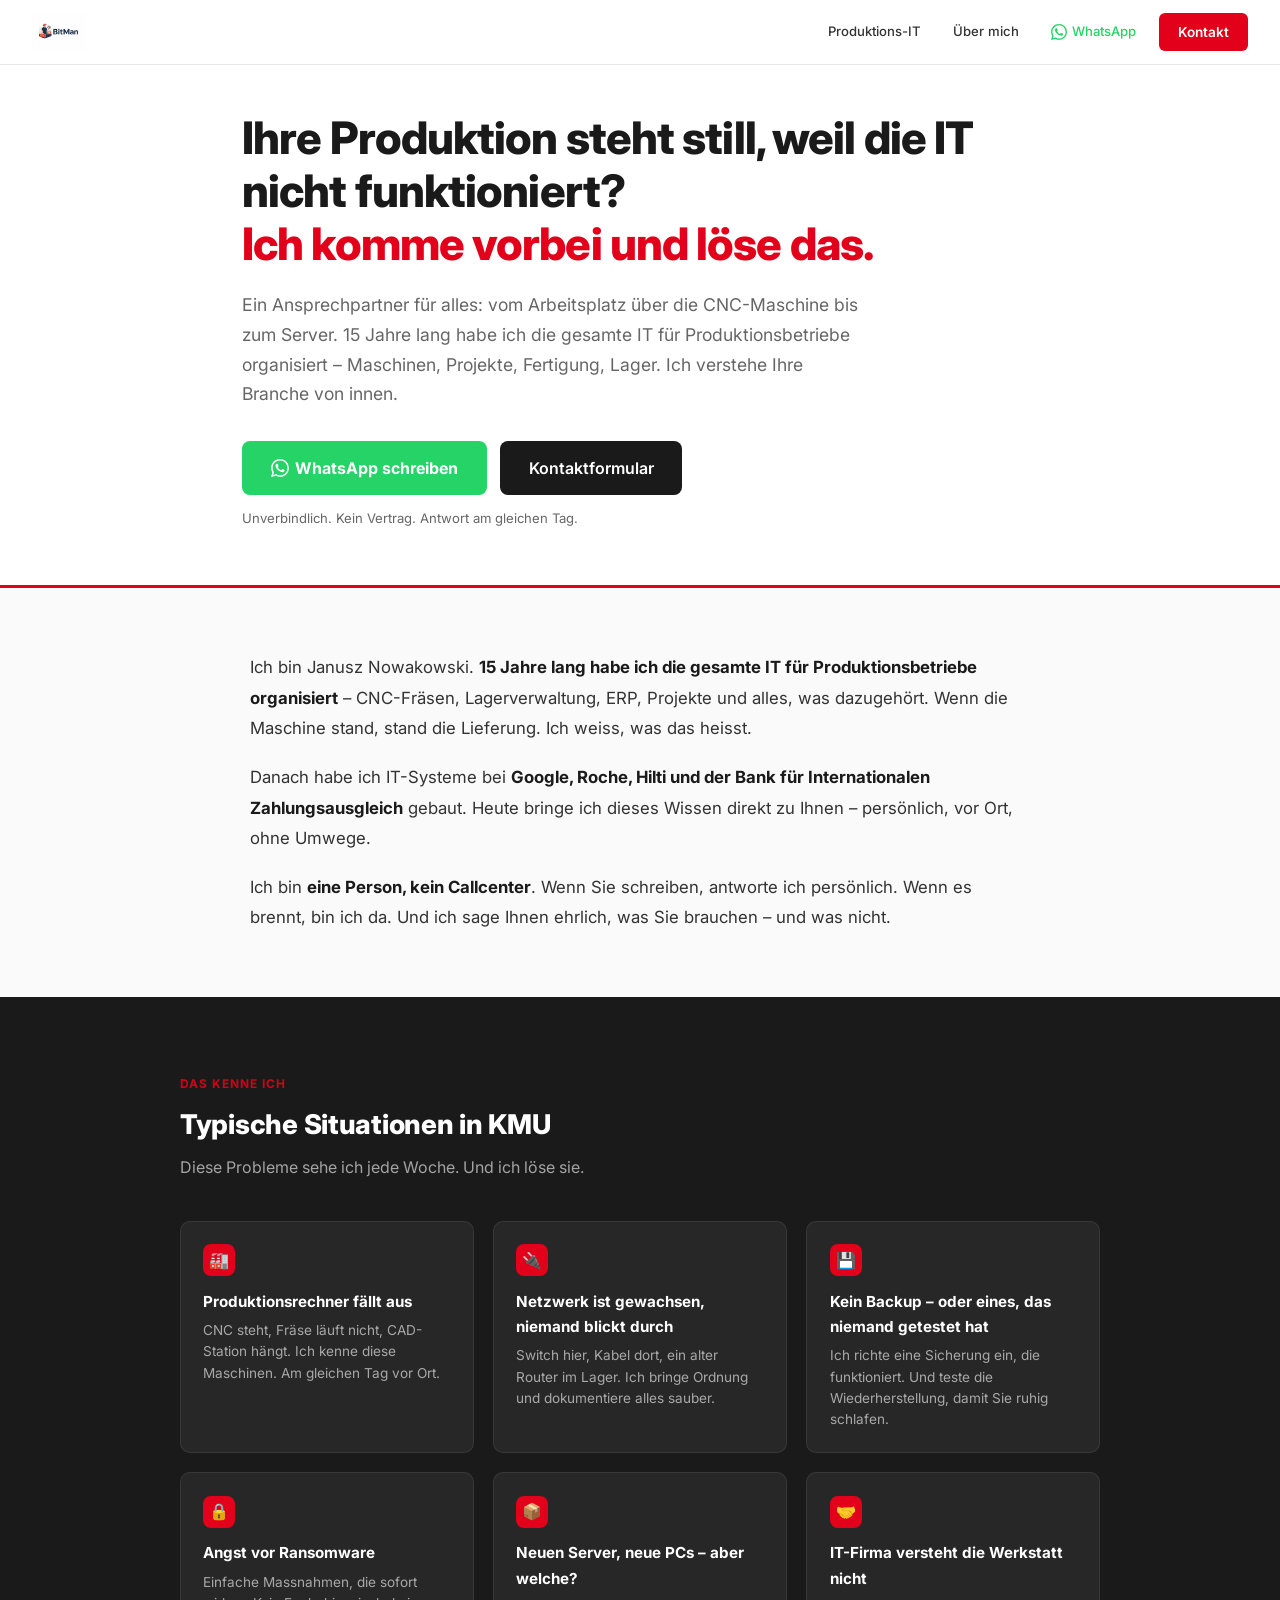
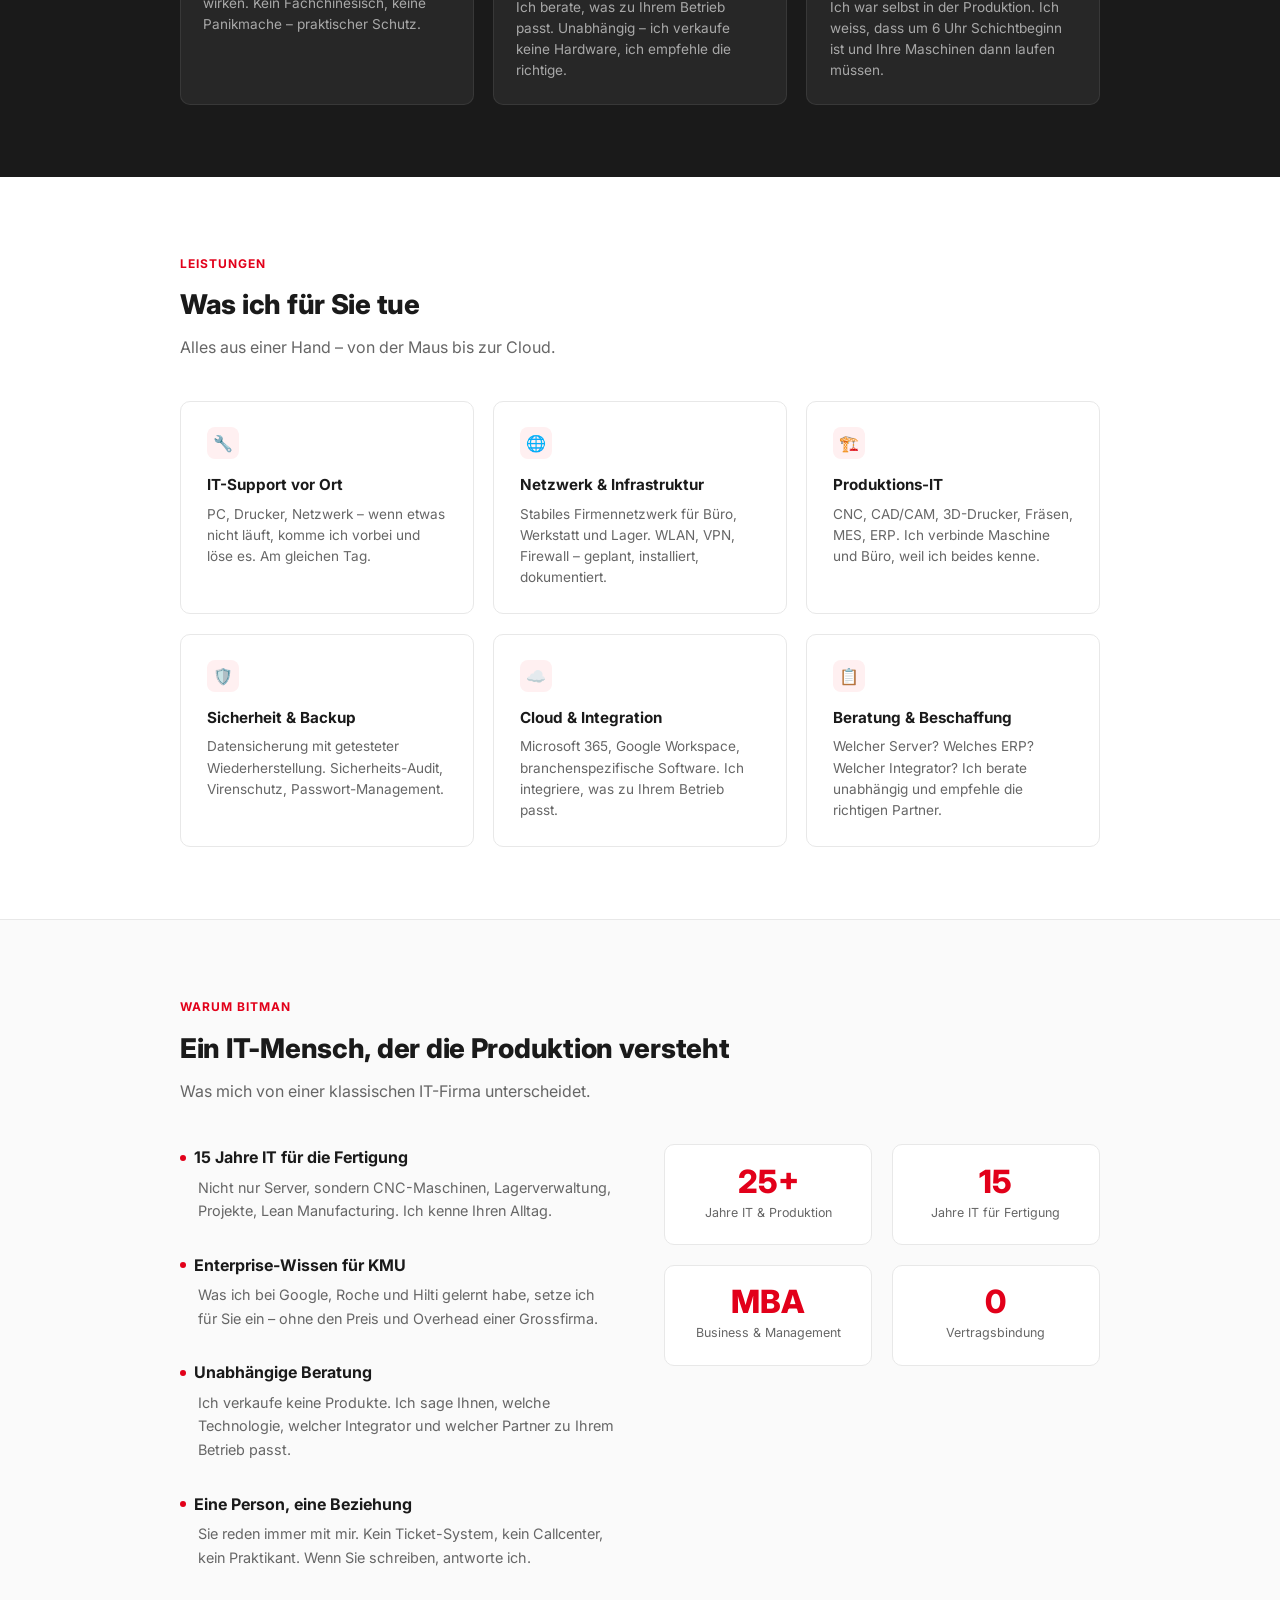
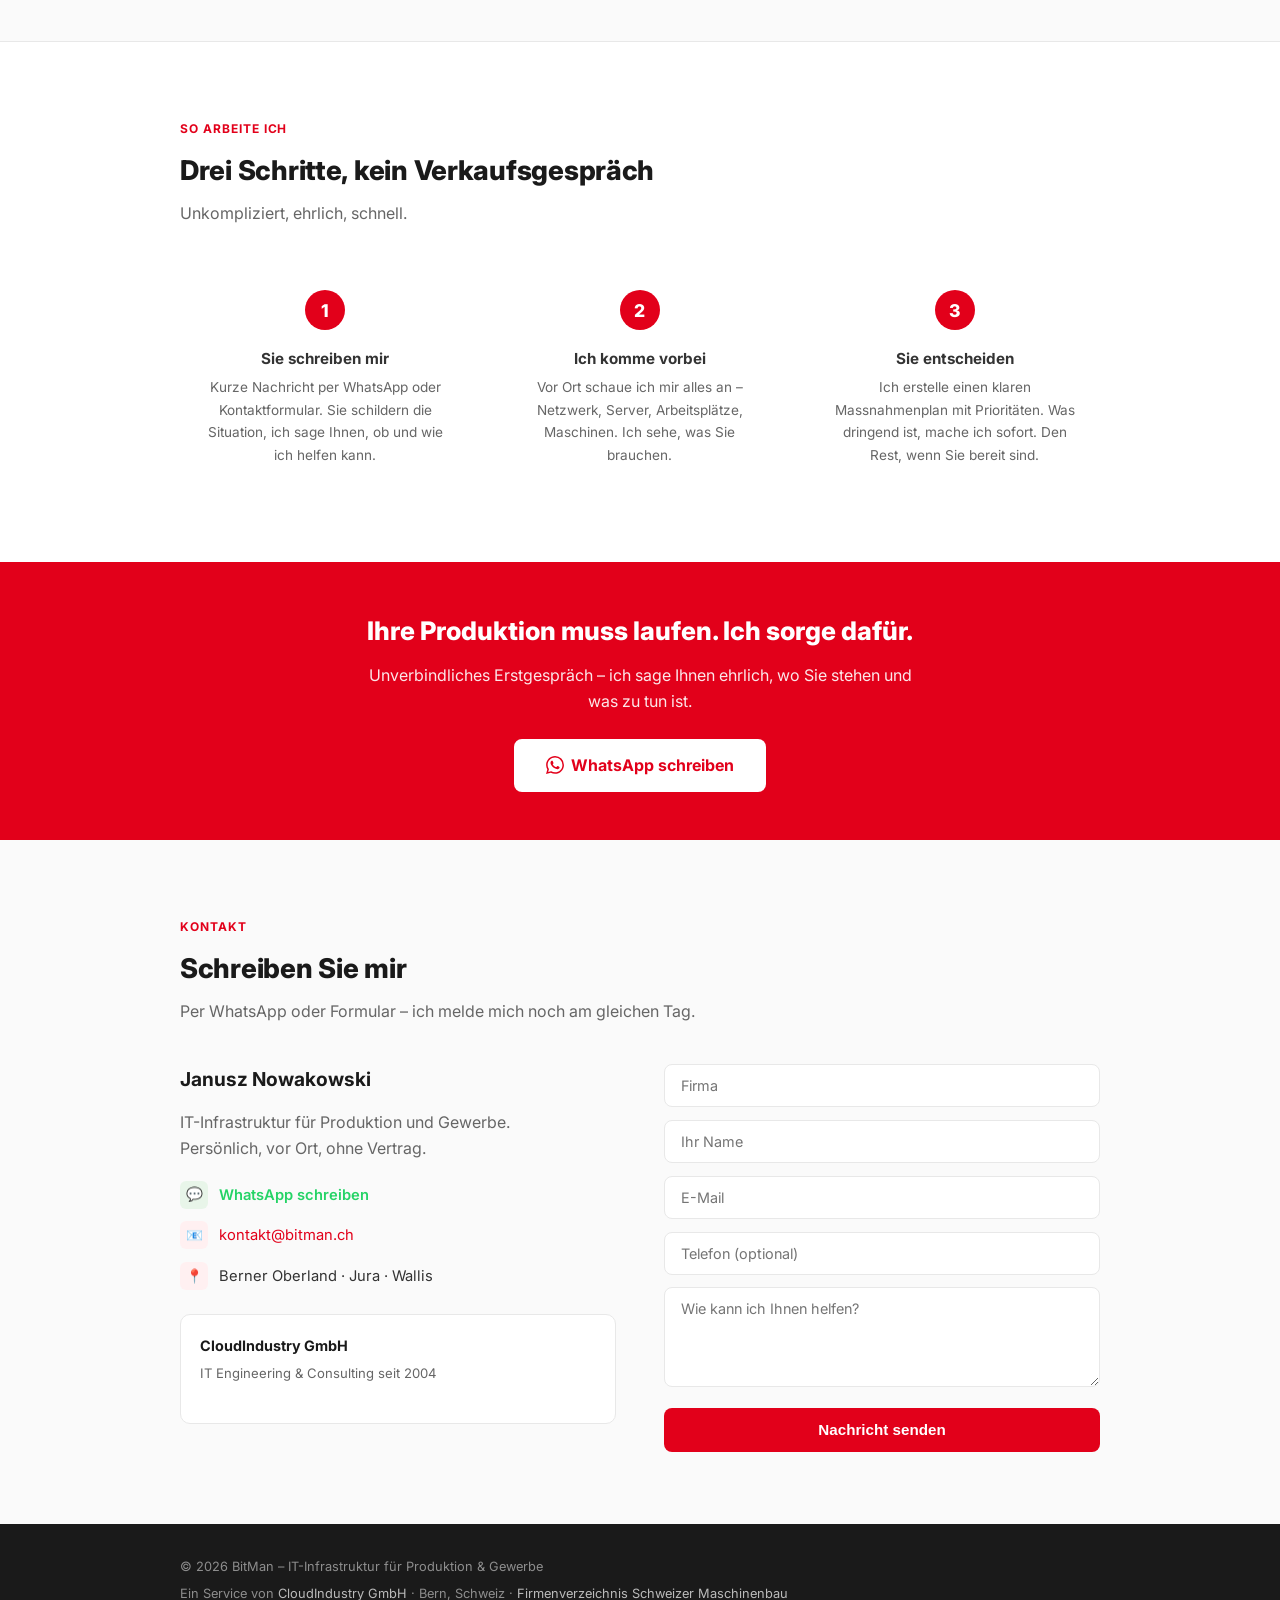
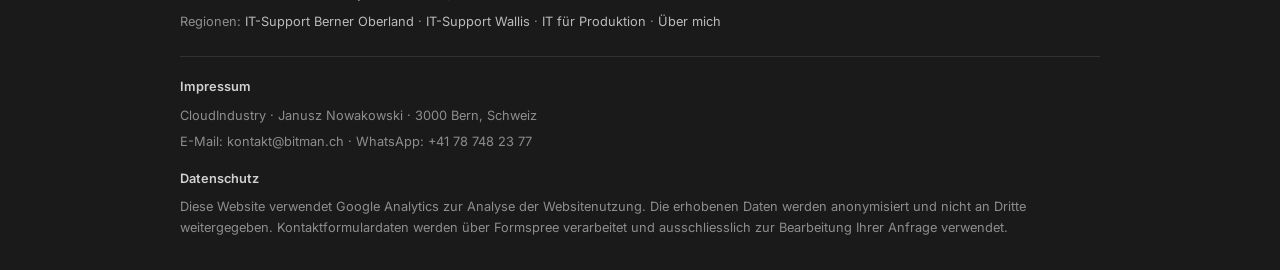
==== index.html @ 57026585 "Add Google Tag Manager (GTM-TLLQVV7Z) for cross-site analytics Co-Authored-By: Claude Opus 4.6 <nore" ====
<!DOCTYPE html>
<html lang="de">
<head>
    <!-- Google Tag Manager -->
    <script>(function(w,d,s,l,i){w[l]=w[l]||[];w[l].push({'gtm.start':
    new Date().getTime(),event:'gtm.js'});var f=d.getElementsByTagName(s)[0],
    j=d.createElement(s),dl=l!='dataLayer'?'&l='+l:'';j.async=true;j.src=
    'https://www.googletagmanager.com/gtm.js?id='+i+dl;f.parentNode.insertBefore(j,f);
    })(window,document,'script','dataLayer','GTM-TLLQVV7Z');</script>
    <!-- End Google Tag Manager -->
    <meta charset="UTF-8">
    <meta name="viewport" content="width=device-width, initial-scale=1.0">
    <title>BitMan – IT für Produktion &amp; Gewerbe | Berner Oberland, Jura, Wallis</title>
    <meta name="description" content="BitMan – IT-Infrastruktur für KMU in Produktion, Lager und Werkstatt. 25+ Jahre Erfahrung. Persönlich, vor Ort, ein Ansprechpartner. Berner Oberland, Jura, Wallis.">
    <meta name="keywords" content="IT Support Produktion, KMU IT Schweiz, IT Gewerbe Berner Oberland, IT Wallis, IT Jura, Werkstatt IT, CNC IT, Lean Manufacturing IT, IT Infrastruktur KMU">
    <link rel="canonical" href="https://bitman.ch/">
    <!-- Open Graph -->
    <meta property="og:title" content="BitMan – IT für Produktion &amp; Gewerbe">
    <meta property="og:description" content="Ein Ansprechpartner für alles: vom Arbeitsplatz über die CNC-Maschine bis zum Server. Persönlich, vor Ort, ohne Vertrag.">
    <meta property="og:url" content="https://bitman.ch/">
    <meta property="og:type" content="website">
    <meta property="og:locale" content="de_CH">
    <meta property="og:site_name" content="BitMan">
    <meta property="og:image" content="https://bitman.ch/img/logo.png">
    <!-- Twitter Card -->
    <meta name="twitter:card" content="summary">
    <meta name="twitter:title" content="BitMan – IT für Produktion &amp; Gewerbe">
    <meta name="twitter:description" content="Ein Ansprechpartner für alles: vom Arbeitsplatz über die CNC-Maschine bis zum Server. Persönlich, vor Ort, ohne Vertrag.">
    <!-- Google tag (gtag.js) -->
    <script async src="https://www.googletagmanager.com/gtag/js?id=G-5SFLV35LLW"></script>
    <script>
        window.dataLayer = window.dataLayer || [];
        function gtag(){dataLayer.push(arguments);}
        gtag('js', new Date());
        gtag('config', 'G-5SFLV35LLW');
    </script>
    <link rel="preconnect" href="https://fonts.googleapis.com">
    <link href="https://fonts.googleapis.com/css2?family=Inter:wght@400;500;600;700;800&display=swap" rel="stylesheet">
    <style>
        *, *::before, *::after { margin: 0; padding: 0; box-sizing: border-box; }

        :root {
            --red: #E2001A;
            --red-hover: #C4001A;
            --red-light: #FFF0F1;
            --dark: #1A1A1A;
            --text: #333333;
            --text-light: #666666;
            --bg: #FFFFFF;
            --bg-warm: #FAFAFA;
            --border: #E8E8E8;
        }

        body {
            font-family: 'Inter', -apple-system, BlinkMacSystemFont, sans-serif;
            color: var(--text);
            line-height: 1.65;
            -webkit-font-smoothing: antialiased;
            background: var(--bg);
        }

        /* NAV */
        nav {
            position: fixed; top: 0; width: 100%; z-index: 100;
            background: rgba(255,255,255,0.97); backdrop-filter: blur(12px);
            border-bottom: 1px solid var(--border);
            padding: 0.8rem 2rem;
            display: flex; justify-content: space-between; align-items: center;
        }
        .logo { display: flex; align-items: center; text-decoration: none; gap: 0.6rem; }
        .logo-img { height: 36px; width: auto; }
        .logo-text { font-weight: 800; font-size: 1.1rem; color: var(--dark); letter-spacing: -0.02em; }
        .nav-actions { display: flex; align-items: center; gap: 0.8rem; }
        .nav-link {
            display: flex; align-items: center; gap: 0.35rem;
            color: var(--text); text-decoration: none; font-size: 0.82rem;
            font-weight: 500; padding: 0.4rem 0.6rem; border-radius: 6px;
            transition: background 0.2s; cursor: pointer; border: none; background: none;
            font-family: inherit;
        }
        .nav-link:hover { background: var(--bg-warm); }
        .nav-link svg { width: 16px; height: 16px; }
        .nav-link.whatsapp { color: #25D366; }
        nav a.cta-nav {
            background: var(--red); color: white; padding: 0.5rem 1.2rem;
            border-radius: 6px; text-decoration: none; font-weight: 600; font-size: 0.85rem;
            transition: background 0.2s;
        }
        nav a.cta-nav:hover { background: var(--red-hover); }

        /* HERO */
        .hero {
            padding: 7rem 2rem 3.5rem;
            max-width: 860px; margin: 0 auto;
        }
        .hero-region {
            display: inline-flex; align-items: center; gap: 0.4rem;
            background: var(--red-light); color: var(--red);
            padding: 0.35rem 0.9rem; border-radius: 50px; font-size: 0.8rem;
            font-weight: 600; margin-bottom: 1.5rem;
        }
        .hero h1 {
            font-size: clamp(1.9rem, 4.5vw, 2.8rem);
            font-weight: 800; line-height: 1.18;
            color: var(--dark); margin-bottom: 1.2rem;
            letter-spacing: -0.02em;
        }
        .hero h1 em {
            font-style: normal; color: var(--red);
        }
        .hero-lead {
            font-size: 1.1rem; color: var(--text-light);
            max-width: 620px; margin-bottom: 2rem;
            line-height: 1.7;
        }
        .hero-ctas {
            display: flex; gap: 0.8rem; flex-wrap: wrap;
            margin-bottom: 0.8rem;
        }
        .btn-primary {
            display: inline-flex; align-items: center; gap: 0.4rem;
            background: var(--red); color: white;
            padding: 0.85rem 1.8rem; border-radius: 8px; text-decoration: none;
            font-weight: 700; font-size: 1rem; transition: all 0.2s;
        }
        .btn-primary:hover { background: var(--red-hover); }
        .btn-secondary {
            display: inline-flex; align-items: center; gap: 0.4rem;
            background: var(--dark); color: white;
            padding: 0.85rem 1.8rem; border-radius: 8px; text-decoration: none;
            font-weight: 600; font-size: 1rem; transition: all 0.2s;
        }
        .btn-secondary:hover { background: #333; }
        .hero-note {
            font-size: 0.82rem; color: var(--text-light);
        }

        /* RED DIVIDER */
        .red-line {
            height: 3px; background: var(--red); width: 100%;
        }

        /* INTRO SECTION */
        .intro {
            padding: 4rem 2rem;
            background: var(--bg-warm);
        }
        .intro-inner {
            max-width: 780px; margin: 0 auto;
        }
        .intro-inner p {
            font-size: 1.05rem; color: var(--text);
            line-height: 1.8; margin-bottom: 1.2rem;
        }
        .intro-inner p:last-child { margin-bottom: 0; }
        .intro-inner strong { color: var(--dark); }

        /* SECTIONS */
        section { padding: 4.5rem 2rem; }
        .container { max-width: 920px; margin: 0 auto; }
        .section-label {
            display: inline-block; font-size: 0.75rem; font-weight: 700;
            text-transform: uppercase; letter-spacing: 0.08em;
            color: var(--red); margin-bottom: 0.6rem;
        }
        .section-title {
            font-size: 1.7rem; font-weight: 800; color: var(--dark);
            margin-bottom: 0.4rem; letter-spacing: -0.01em;
        }
        .section-sub {
            color: var(--text-light); font-size: 1rem;
            margin-bottom: 2.5rem;
        }

        /* PROBLEM CARDS */
        .problems { background: var(--dark); color: white; }
        .problems .section-label { color: rgba(226,0,26,0.9); }
        .problems .section-title { color: white; }
        .problems .section-sub { color: rgba(255,255,255,0.6); }
        .problem-grid {
            display: grid; grid-template-columns: repeat(auto-fit, minmax(260px, 1fr));
            gap: 1.2rem;
        }
        .problem-card {
            background: rgba(255,255,255,0.06); border: 1px solid rgba(255,255,255,0.08);
            border-radius: 10px; padding: 1.4rem;
        }
        .problem-card h3 {
            font-size: 0.95rem; font-weight: 700; margin-bottom: 0.4rem;
        }
        .problem-card p {
            font-size: 0.85rem; color: rgba(255,255,255,0.6); line-height: 1.55;
        }
        .problem-card .card-icon {
            width: 32px; height: 32px; background: var(--red);
            border-radius: 8px; display: flex; align-items: center;
            justify-content: center; margin-bottom: 0.8rem;
            font-size: 1rem;
        }

        /* SERVICES */
        .services-grid {
            display: grid; grid-template-columns: repeat(auto-fit, minmax(260px, 1fr));
            gap: 1.2rem;
        }
        .service-card {
            border: 1px solid var(--border); border-radius: 10px;
            padding: 1.6rem; transition: border-color 0.2s;
        }
        .service-card:hover { border-color: var(--red); }
        .service-card h3 {
            font-size: 0.95rem; font-weight: 700; margin-bottom: 0.4rem;
            color: var(--dark);
        }
        .service-card p { font-size: 0.85rem; color: var(--text-light); line-height: 1.55; }
        .service-card .card-icon {
            width: 32px; height: 32px; background: var(--red-light);
            border-radius: 8px; display: flex; align-items: center;
            justify-content: center; margin-bottom: 0.8rem;
            font-size: 1rem; color: var(--red);
        }

        /* DIFFERENTIATOR */
        .diff {
            background: var(--bg-warm);
            border-top: 1px solid var(--border);
            border-bottom: 1px solid var(--border);
        }
        .diff-grid {
            display: grid; grid-template-columns: 1fr 1fr; gap: 3rem;
            align-items: start;
        }
        .diff-point {
            margin-bottom: 1.8rem;
        }
        .diff-point:last-child { margin-bottom: 0; }
        .diff-point h3 {
            font-size: 1rem; font-weight: 700; color: var(--dark);
            margin-bottom: 0.3rem;
            display: flex; align-items: center; gap: 0.5rem;
        }
        .diff-point h3::before {
            content: ''; width: 6px; height: 6px;
            background: var(--red); border-radius: 50%;
            flex-shrink: 0;
        }
        .diff-point p { font-size: 0.9rem; color: var(--text-light); padding-left: 1.1rem; }
        .diff-stats {
            display: grid; grid-template-columns: 1fr 1fr; gap: 1.2rem;
        }
        .stat-box {
            background: white; border: 1px solid var(--border);
            border-radius: 10px; padding: 1.3rem; text-align: center;
        }
        .stat-box .num {
            font-size: 2rem; font-weight: 800; color: var(--red);
            line-height: 1;
        }
        .stat-box .label {
            font-size: 0.78rem; color: var(--text-light); margin-top: 0.3rem;
        }

        /* APPROACH */
        .approach-steps {
            display: grid; grid-template-columns: repeat(3, 1fr); gap: 1.5rem;
        }
        .step {
            text-align: center; padding: 1.5rem;
        }
        .step-num {
            width: 40px; height: 40px; background: var(--red);
            color: white; border-radius: 50%; display: inline-flex;
            align-items: center; justify-content: center;
            font-weight: 800; font-size: 1.1rem; margin-bottom: 1rem;
        }
        .step h3 { font-size: 0.95rem; font-weight: 700; margin-bottom: 0.3rem; }
        .step p { font-size: 0.85rem; color: var(--text-light); }

        /* CTA BAND */
        .cta-band {
            background: var(--red); color: white;
            padding: 3rem 2rem; text-align: center;
        }
        .cta-band h2 {
            font-size: 1.6rem; font-weight: 800; margin-bottom: 0.6rem;
        }
        .cta-band p {
            font-size: 1rem; opacity: 0.9; max-width: 560px;
            margin: 0 auto 1.5rem;
        }
        .cta-band .btn-white {
            display: inline-flex; align-items: center; gap: 0.4rem;
            background: white; color: var(--red);
            padding: 0.85rem 2rem; border-radius: 8px; text-decoration: none;
            font-weight: 700; font-size: 1rem; transition: all 0.2s;
        }
        .cta-band .btn-white:hover { background: #f5f5f5; }

        /* CONTACT */
        .contact { background: var(--bg-warm); }
        .contact-grid {
            display: grid; grid-template-columns: 1fr 1fr; gap: 3rem;
        }
        .contact-info h3 {
            font-size: 1.2rem; font-weight: 700; margin-bottom: 0.8rem;
            color: var(--dark);
        }
        .contact-info p { color: var(--text-light); margin-bottom: 1.2rem; }
        .contact-detail {
            display: flex; align-items: center; gap: 0.7rem;
            margin-bottom: 0.8rem; font-size: 0.92rem;
        }
        .contact-detail .icon {
            width: 28px; height: 28px; background: var(--red-light);
            border-radius: 6px; display: flex; align-items: center;
            justify-content: center; font-size: 0.85rem; flex-shrink: 0;
        }
        .contact-form input,
        .contact-form textarea {
            width: 100%; padding: 0.75rem 1rem; border: 1px solid var(--border);
            border-radius: 8px; font-family: inherit; font-size: 0.9rem;
            margin-bottom: 0.8rem; background: white;
            transition: border-color 0.2s;
        }
        .contact-form input:focus,
        .contact-form textarea:focus {
            outline: none; border-color: var(--red);
        }
        .contact-form textarea { min-height: 100px; resize: vertical; }
        .contact-form button {
            background: var(--red); color: white; border: none;
            padding: 0.85rem 2rem; border-radius: 8px; font-weight: 700;
            font-size: 0.95rem; cursor: pointer; width: 100%;
            transition: background 0.2s;
        }
        .contact-form button:hover { background: var(--red-hover); }

        /* FOOTER */
        footer {
            background: var(--dark); color: rgba(255,255,255,0.5);
            padding: 2rem; font-size: 0.8rem;
        }
        footer a { color: rgba(255,255,255,0.7); text-decoration: none; }
        footer a:hover { color: white; }
        .footer-inner {
            max-width: 920px; margin: 0 auto;
        }

        /* RESPONSIVE */
        @media (max-width: 768px) {
            .hero { padding: 5.5rem 1.5rem 2.5rem; }
            section { padding: 3rem 1.5rem; }
            .diff-grid { grid-template-columns: 1fr; }
            .contact-grid { grid-template-columns: 1fr; }
            .approach-steps { grid-template-columns: 1fr; }
            .nav-actions { gap: 0.3rem; }
            .hero-region { font-size: 0.72rem; }
        }
    </style>
</head>
<body>
<!-- Google Tag Manager (noscript) -->
<noscript><iframe src="https://www.googletagmanager.com/ns.html?id=GTM-TLLQVV7Z"
height="0" width="0" style="display:none;visibility:hidden"></iframe></noscript>
<!-- End Google Tag Manager (noscript) -->

<nav>
    <a href="/" class="logo">
        <img src="/img/logo.png" alt="BitMan – IT für Produktion und Gewerbe" class="logo-img">
    </a>
    <div class="nav-actions">
        <a href="/it-fuer-produktion/" class="nav-link" title="Produktions-IT">Produktions-IT</a>
        <a href="/ueber-mich/" class="nav-link" title="Über mich">Über mich</a>
        <a href="https://wa.me/41787482377" target="_blank" class="nav-link whatsapp" title="WhatsApp">
            <svg viewBox="0 0 24 24" fill="currentColor" style="width:16px;height:16px"><path d="M17.472 14.382c-.297-.149-1.758-.867-2.03-.967-.273-.099-.471-.148-.67.15-.197.297-.767.966-.94 1.164-.173.199-.347.223-.644.075-.297-.15-1.255-.463-2.39-1.475-.883-.788-1.48-1.761-1.653-2.059-.173-.297-.018-.458.13-.606.134-.133.298-.347.446-.52.149-.174.198-.298.298-.497.099-.198.05-.371-.025-.52-.075-.149-.669-1.612-.916-2.207-.242-.579-.487-.5-.669-.51-.173-.008-.371-.01-.57-.01-.198 0-.52.074-.792.372-.272.297-1.04 1.016-1.04 2.479 0 1.462 1.065 2.875 1.213 3.074.149.198 2.096 3.2 5.077 4.487.709.306 1.262.489 1.694.625.712.227 1.36.195 1.871.118.571-.085 1.758-.719 2.006-1.413.248-.694.248-1.289.173-1.413-.074-.124-.272-.198-.57-.347m-5.421 7.403h-.004a9.87 9.87 0 01-5.031-1.378l-.361-.214-3.741.982.998-3.648-.235-.374a9.86 9.86 0 01-1.51-5.26c.001-5.45 4.436-9.884 9.888-9.884 2.64 0 5.122 1.03 6.988 2.898a9.825 9.825 0 012.893 6.994c-.003 5.45-4.437 9.884-9.885 9.884m8.413-18.297A11.815 11.815 0 0012.05 0C5.495 0 .16 5.335.157 11.892c0 2.096.547 4.142 1.588 5.945L.057 24l6.305-1.654a11.882 11.882 0 005.683 1.448h.005c6.554 0 11.89-5.335 11.893-11.893a11.821 11.821 0 00-3.48-8.413z"/></svg>
            <span>WhatsApp</span>
        </a>
        <a href="#kontakt" class="cta-nav">Kontakt</a>
    </div>
</nav>

<!-- HERO -->
<section class="hero">
    <h1>Ihre Produktion steht still, weil die IT nicht funktioniert?<br><em>Ich komme vorbei und löse das.</em></h1>
    <p class="hero-lead">Ein Ansprechpartner für alles: vom Arbeitsplatz über die CNC-Maschine bis zum Server. 15 Jahre lang habe ich die gesamte IT für Produktionsbetriebe organisiert – Maschinen, Projekte, Fertigung, Lager. Ich verstehe Ihre Branche von innen.</p>
    <div class="hero-ctas">
        <a href="https://wa.me/41787482377" target="_blank" class="btn-primary" style="background:#25D366;">
            <svg viewBox="0 0 24 24" fill="currentColor" style="width:18px;height:18px"><path d="M17.472 14.382c-.297-.149-1.758-.867-2.03-.967-.273-.099-.471-.148-.67.15-.197.297-.767.966-.94 1.164-.173.199-.347.223-.644.075-.297-.15-1.255-.463-2.39-1.475-.883-.788-1.48-1.761-1.653-2.059-.173-.297-.018-.458.13-.606.134-.133.298-.347.446-.52.149-.174.198-.298.298-.497.099-.198.05-.371-.025-.52-.075-.149-.669-1.612-.916-2.207-.242-.579-.487-.5-.669-.51-.173-.008-.371-.01-.57-.01-.198 0-.52.074-.792.372-.272.297-1.04 1.016-1.04 2.479 0 1.462 1.065 2.875 1.213 3.074.149.198 2.096 3.2 5.077 4.487.709.306 1.262.489 1.694.625.712.227 1.36.195 1.871.118.571-.085 1.758-.719 2.006-1.413.248-.694.248-1.289.173-1.413-.074-.124-.272-.198-.57-.347m-5.421 7.403h-.004a9.87 9.87 0 01-5.031-1.378l-.361-.214-3.741.982.998-3.648-.235-.374a9.86 9.86 0 01-1.51-5.26c.001-5.45 4.436-9.884 9.888-9.884 2.64 0 5.122 1.03 6.988 2.898a9.825 9.825 0 012.893 6.994c-.003 5.45-4.437 9.884-9.885 9.884m8.413-18.297A11.815 11.815 0 0012.05 0C5.495 0 .16 5.335.157 11.892c0 2.096.547 4.142 1.588 5.945L.057 24l6.305-1.654a11.882 11.882 0 005.683 1.448h.005c6.554 0 11.89-5.335 11.893-11.893a11.821 11.821 0 00-3.48-8.413z"/></svg>
            WhatsApp schreiben
        </a>
        <a href="#kontakt" class="btn-secondary">Kontaktformular</a>
    </div>
    <p class="hero-note">Unverbindlich. Kein Vertrag. Antwort am gleichen Tag.</p>
</section>

<div class="red-line"></div>

<!-- INTRO -->
<section class="intro">
    <div class="intro-inner">
        <p>Ich bin Janusz Nowakowski. <strong>15 Jahre lang habe ich die gesamte IT für Produktionsbetriebe organisiert</strong> – CNC-Fräsen, Lagerverwaltung, ERP, Projekte und alles, was dazugehört. Wenn die Maschine stand, stand die Lieferung. Ich weiss, was das heisst.</p>
        <p>Danach habe ich IT-Systeme bei <strong>Google, Roche, Hilti und der Bank für Internationalen Zahlungsausgleich</strong> gebaut. Heute bringe ich dieses Wissen direkt zu Ihnen – persönlich, vor Ort, ohne Umwege.</p>
        <p>Ich bin <strong>eine Person, kein Callcenter</strong>. Wenn Sie schreiben, antworte ich persönlich. Wenn es brennt, bin ich da. Und ich sage Ihnen ehrlich, was Sie brauchen – und was nicht.</p>
    </div>
</section>

<!-- PROBLEMS -->
<section class="problems">
    <div class="container">
        <span class="section-label">Das kenne ich</span>
        <h2 class="section-title">Typische Situationen in KMU</h2>
        <p class="section-sub">Diese Probleme sehe ich jede Woche. Und ich löse sie.</p>
        <div class="problem-grid">
            <div class="problem-card">
                <div class="card-icon">🏭</div>
                <h3>Produktionsrechner fällt aus</h3>
                <p>CNC steht, Fräse läuft nicht, CAD-Station hängt. Ich kenne diese Maschinen. Am gleichen Tag vor Ort.</p>
            </div>
            <div class="problem-card">
                <div class="card-icon">🔌</div>
                <h3>Netzwerk ist gewachsen, niemand blickt durch</h3>
                <p>Switch hier, Kabel dort, ein alter Router im Lager. Ich bringe Ordnung und dokumentiere alles sauber.</p>
            </div>
            <div class="problem-card">
                <div class="card-icon">💾</div>
                <h3>Kein Backup – oder eines, das niemand getestet hat</h3>
                <p>Ich richte eine Sicherung ein, die funktioniert. Und teste die Wiederherstellung, damit Sie ruhig schlafen.</p>
            </div>
            <div class="problem-card">
                <div class="card-icon">🔒</div>
                <h3>Angst vor Ransomware</h3>
                <p>Einfache Massnahmen, die sofort wirken. Kein Fachchinesisch, keine Panikmache – praktischer Schutz.</p>
            </div>
            <div class="problem-card">
                <div class="card-icon">📦</div>
                <h3>Neuen Server, neue PCs – aber welche?</h3>
                <p>Ich berate, was zu Ihrem Betrieb passt. Unabhängig – ich verkaufe keine Hardware, ich empfehle die richtige.</p>
            </div>
            <div class="problem-card">
                <div class="card-icon">🤝</div>
                <h3>IT-Firma versteht die Werkstatt nicht</h3>
                <p>Ich war selbst in der Produktion. Ich weiss, dass um 6 Uhr Schichtbeginn ist und Ihre Maschinen dann laufen müssen.</p>
            </div>
        </div>
    </div>
</section>

<!-- SERVICES -->
<section id="leistungen">
    <div class="container">
        <span class="section-label">Leistungen</span>
        <h2 class="section-title">Was ich für Sie tue</h2>
        <p class="section-sub">Alles aus einer Hand – von der Maus bis zur Cloud.</p>
        <div class="services-grid">
            <div class="service-card">
                <div class="card-icon">🔧</div>
                <h3>IT-Support vor Ort</h3>
                <p>PC, Drucker, Netzwerk – wenn etwas nicht läuft, komme ich vorbei und löse es. Am gleichen Tag.</p>
            </div>
            <div class="service-card">
                <div class="card-icon">🌐</div>
                <h3>Netzwerk &amp; Infrastruktur</h3>
                <p>Stabiles Firmennetzwerk für Büro, Werkstatt und Lager. WLAN, VPN, Firewall – geplant, installiert, dokumentiert.</p>
            </div>
            <div class="service-card">
                <div class="card-icon">🏗️</div>
                <h3>Produktions-IT</h3>
                <p>CNC, CAD/CAM, 3D-Drucker, Fräsen, MES, ERP. Ich verbinde Maschine und Büro, weil ich beides kenne.</p>
            </div>
            <div class="service-card">
                <div class="card-icon">🛡️</div>
                <h3>Sicherheit &amp; Backup</h3>
                <p>Datensicherung mit getesteter Wiederherstellung. Sicherheits-Audit, Virenschutz, Passwort-Management.</p>
            </div>
            <div class="service-card">
                <div class="card-icon">☁️</div>
                <h3>Cloud &amp; Integration</h3>
                <p>Microsoft 365, Google Workspace, branchenspezifische Software. Ich integriere, was zu Ihrem Betrieb passt.</p>
            </div>
            <div class="service-card">
                <div class="card-icon">📋</div>
                <h3>Beratung &amp; Beschaffung</h3>
                <p>Welcher Server? Welches ERP? Welcher Integrator? Ich berate unabhängig und empfehle die richtigen Partner.</p>
            </div>
        </div>
    </div>
</section>

<!-- DIFFERENTIATOR -->
<section class="diff">
    <div class="container">
        <span class="section-label">Warum BitMan</span>
        <h2 class="section-title">Ein IT-Mensch, der die Produktion versteht</h2>
        <p class="section-sub">Was mich von einer klassischen IT-Firma unterscheidet.</p>
        <div class="diff-grid">
            <div>
                <div class="diff-point">
                    <h3>15 Jahre IT für die Fertigung</h3>
                    <p>Nicht nur Server, sondern CNC-Maschinen, Lagerverwaltung, Projekte, Lean Manufacturing. Ich kenne Ihren Alltag.</p>
                </div>
                <div class="diff-point">
                    <h3>Enterprise-Wissen für KMU</h3>
                    <p>Was ich bei Google, Roche und Hilti gelernt habe, setze ich für Sie ein – ohne den Preis und Overhead einer Grossfirma.</p>
                </div>
                <div class="diff-point">
                    <h3>Unabhängige Beratung</h3>
                    <p>Ich verkaufe keine Produkte. Ich sage Ihnen, welche Technologie, welcher Integrator und welcher Partner zu Ihrem Betrieb passt.</p>
                </div>
                <div class="diff-point">
                    <h3>Eine Person, eine Beziehung</h3>
                    <p>Sie reden immer mit mir. Kein Ticket-System, kein Callcenter, kein Praktikant. Wenn Sie schreiben, antworte ich.</p>
                </div>
            </div>
            <div class="diff-stats">
                <div class="stat-box">
                    <div class="num">25+</div>
                    <div class="label">Jahre IT &amp; Produktion</div>
                </div>
                <div class="stat-box">
                    <div class="num">15</div>
                    <div class="label">Jahre IT für Fertigung</div>
                </div>
                <div class="stat-box">
                    <div class="num">MBA</div>
                    <div class="label">Business &amp; Management</div>
                </div>
                <div class="stat-box">
                    <div class="num">0</div>
                    <div class="label">Vertragsbindung</div>
                </div>
            </div>
        </div>
    </div>
</section>

<!-- APPROACH -->
<section>
    <div class="container">
        <span class="section-label">So arbeite ich</span>
        <h2 class="section-title">Drei Schritte, kein Verkaufsgespräch</h2>
        <p class="section-sub">Unkompliziert, ehrlich, schnell.</p>
        <div class="approach-steps">
            <div class="step">
                <div class="step-num">1</div>
                <h3>Sie schreiben mir</h3>
                <p>Kurze Nachricht per WhatsApp oder Kontaktformular. Sie schildern die Situation, ich sage Ihnen, ob und wie ich helfen kann.</p>
            </div>
            <div class="step">
                <div class="step-num">2</div>
                <h3>Ich komme vorbei</h3>
                <p>Vor Ort schaue ich mir alles an – Netzwerk, Server, Arbeitsplätze, Maschinen. Ich sehe, was Sie brauchen.</p>
            </div>
            <div class="step">
                <div class="step-num">3</div>
                <h3>Sie entscheiden</h3>
                <p>Ich erstelle einen klaren Massnahmenplan mit Prioritäten. Was dringend ist, mache ich sofort. Den Rest, wenn Sie bereit sind.</p>
            </div>
        </div>
    </div>
</section>

<!-- CTA BAND -->
<section class="cta-band">
    <h2>Ihre Produktion muss laufen. Ich sorge dafür.</h2>
    <p>Unverbindliches Erstgespräch – ich sage Ihnen ehrlich, wo Sie stehen und was zu tun ist.</p>
    <a href="https://wa.me/41787482377" target="_blank" class="btn-white">
        <svg viewBox="0 0 24 24" fill="currentColor" style="width:18px;height:18px"><path d="M17.472 14.382c-.297-.149-1.758-.867-2.03-.967-.273-.099-.471-.148-.67.15-.197.297-.767.966-.94 1.164-.173.199-.347.223-.644.075-.297-.15-1.255-.463-2.39-1.475-.883-.788-1.48-1.761-1.653-2.059-.173-.297-.018-.458.13-.606.134-.133.298-.347.446-.52.149-.174.198-.298.298-.497.099-.198.05-.371-.025-.52-.075-.149-.669-1.612-.916-2.207-.242-.579-.487-.5-.669-.51-.173-.008-.371-.01-.57-.01-.198 0-.52.074-.792.372-.272.297-1.04 1.016-1.04 2.479 0 1.462 1.065 2.875 1.213 3.074.149.198 2.096 3.2 5.077 4.487.709.306 1.262.489 1.694.625.712.227 1.36.195 1.871.118.571-.085 1.758-.719 2.006-1.413.248-.694.248-1.289.173-1.413-.074-.124-.272-.198-.57-.347m-5.421 7.403h-.004a9.87 9.87 0 01-5.031-1.378l-.361-.214-3.741.982.998-3.648-.235-.374a9.86 9.86 0 01-1.51-5.26c.001-5.45 4.436-9.884 9.888-9.884 2.64 0 5.122 1.03 6.988 2.898a9.825 9.825 0 012.893 6.994c-.003 5.45-4.437 9.884-9.885 9.884m8.413-18.297A11.815 11.815 0 0012.05 0C5.495 0 .16 5.335.157 11.892c0 2.096.547 4.142 1.588 5.945L.057 24l6.305-1.654a11.882 11.882 0 005.683 1.448h.005c6.554 0 11.89-5.335 11.893-11.893a11.821 11.821 0 00-3.48-8.413z"/></svg>
        WhatsApp schreiben
    </a>
</section>

<!-- CONTACT -->
<section class="contact" id="kontakt">
    <div class="container">
        <span class="section-label">Kontakt</span>
        <h2 class="section-title">Schreiben Sie mir</h2>
        <p class="section-sub">Per WhatsApp oder Formular – ich melde mich noch am gleichen Tag.</p>
        <div class="contact-grid">
            <div class="contact-info">
                <h3>Janusz Nowakowski</h3>
                <p>IT-Infrastruktur für Produktion und Gewerbe.<br>Persönlich, vor Ort, ohne Vertrag.</p>
                <div class="contact-detail">
                    <span class="icon" style="background: #E8F5E9;">💬</span>
                    <a href="https://wa.me/41787482377" target="_blank" style="color: #25D366; font-weight: 600; text-decoration: none;">WhatsApp schreiben</a>
                </div>
                <div class="contact-detail">
                    <span class="icon">📧</span>
                    <span style="color: var(--red); cursor: pointer; user-select: all;" onclick="copyEmail(this)">kontakt@bitman.ch</span>
                </div>
                <div class="contact-detail">
                    <span class="icon">📍</span>
                    <span>Berner Oberland · Jura · Wallis</span>
                </div>
                <div style="margin-top: 1.5rem; padding: 1.2rem; background: white; border-radius: 10px; border: 1px solid var(--border);">
                    <p style="font-weight: 700; font-size: 0.9rem; margin-bottom: 0.3rem; color: var(--dark);">CloudIndustry GmbH</p>
                    <p style="font-size: 0.82rem; color: var(--text-light);">IT Engineering &amp; Consulting seit 2004</p>
                </div>
            </div>
            <form class="contact-form" action="https://formspree.io/f/mgolkoer" method="POST">
                <input type="hidden" name="_language" value="de">
                <input type="text" name="firma" placeholder="Firma" required>
                <input type="text" name="name" placeholder="Ihr Name" required>
                <input type="email" name="email" placeholder="E-Mail" required>
                <input type="tel" name="telefon" placeholder="Telefon (optional)">
                <textarea name="nachricht" placeholder="Wie kann ich Ihnen helfen?"></textarea>
                <button type="submit">Nachricht senden</button>
            </form>
        </div>
    </div>
</section>

<footer>
    <div class="footer-inner">
        <p>&copy; 2026 BitMan – IT-Infrastruktur für Produktion &amp; Gewerbe</p>
        <p style="margin-top: 0.4rem;">Ein Service von <a href="https://cloudindustry.ch">CloudIndustry GmbH</a> · Bern, Schweiz · <a href="https://cloudindustry.ch/karte/">Firmenverzeichnis Schweizer Maschinenbau</a></p>
        <p style="margin-top: 0.4rem;">Regionen: <a href="/region/berner-oberland/">IT-Support Berner Oberland</a> · <a href="/region/wallis/">IT-Support Wallis</a> · <a href="/it-fuer-produktion/">IT für Produktion</a> · <a href="/ueber-mich/">Über mich</a></p>
        <div style="margin-top: 1.5rem; padding-top: 1.2rem; border-top: 1px solid rgba(255,255,255,0.1); text-align: left;">
            <p style="font-weight: 600; color: rgba(255,255,255,0.8); margin-bottom: 0.5rem;">Impressum</p>
            <p>CloudIndustry · Janusz Nowakowski · 3000 Bern, Schweiz</p>
            <p style="margin-top: 0.3rem;">E-Mail: kontakt@bitman.ch · WhatsApp: +41 78 748 23 77</p>
            <p style="margin-top: 1rem; font-weight: 600; color: rgba(255,255,255,0.8); margin-bottom: 0.4rem;">Datenschutz</p>
            <p>Diese Website verwendet Google Analytics zur Analyse der Websitenutzung. Die erhobenen Daten werden anonymisiert und nicht an Dritte weitergegeben. Kontaktformulardaten werden über Formspree verarbeitet und ausschliesslich zur Bearbeitung Ihrer Anfrage verwendet.</p>
        </div>
    </div>
</footer>

<script type="application/ld+json">
{
  "@context": "https://schema.org",
  "@type": "LocalBusiness",
  "name": "BitMan – IT-Infrastruktur für Produktion & Gewerbe",
  "url": "https://bitman.ch",
  "telephone": "+41787482377",
  "email": "kontakt@bitman.ch",
  "image": "https://bitman.ch/img/logo.png",
  "address": {
    "@type": "PostalAddress",
    "addressLocality": "Bern",
    "postalCode": "3000",
    "addressRegion": "BE",
    "addressCountry": "CH"
  },
  "geo": {
    "@type": "GeoCoordinates",
    "latitude": 46.9480,
    "longitude": 7.4474
  },
  "areaServed": [
    {"@type": "Place", "name": "Berner Oberland"},
    {"@type": "Place", "name": "Wallis"},
    {"@type": "Place", "name": "Jura"},
    {"@type": "Place", "name": "Bern"}
  ],
  "founder": {
    "@type": "Person",
    "name": "Janusz Nowakowski",
    "jobTitle": "IT-Ingenieur",
    "url": "https://bitman.ch/ueber-mich/"
  },
  "parentOrganization": {
    "@type": "Organization",
    "name": "CloudIndustry GmbH",
    "url": "https://cloudindustry.ch"
  },
  "description": "IT-Infrastruktur für KMU in Produktion, Lager und Werkstatt. 25+ Jahre Erfahrung. Persönlich, vor Ort, ein Ansprechpartner.",
  "priceRange": "$$",
  "openingHours": "Mo-Fr 07:00-18:00",
  "sameAs": [
    "https://cloudindustry.ch",
    "https://wa.me/41787482377"
  ]
}
</script>
<script type="application/ld+json">
{
  "@context": "https://schema.org",
  "@type": "FAQPage",
  "mainEntity": [
    {
      "@type": "Question",
      "name": "Was kostet IT-Support für mein KMU?",
      "acceptedAnswer": {
        "@type": "Answer",
        "text": "Ich arbeite auf Stundenbasis, ohne Vertragsbindung. Sie zahlen nur, was Sie brauchen. Ein unverbindliches Erstgespräch ist kostenlos."
      }
    },
    {
      "@type": "Question",
      "name": "Wie schnell sind Sie vor Ort?",
      "acceptedAnswer": {
        "@type": "Answer",
        "text": "In der Regel am gleichen Tag. Im Berner Oberland, Wallis und Jura bin ich meist innerhalb weniger Stunden bei Ihnen."
      }
    },
    {
      "@type": "Question",
      "name": "Verstehen Sie auch Produktionsmaschinen und CNC?",
      "acceptedAnswer": {
        "@type": "Answer",
        "text": "Ja. Ich habe 15 Jahre lang die gesamte IT für Produktionsbetriebe organisiert – CNC-Fräsen, CAD/CAM, Lagerverwaltung, ERP und MES-Systeme."
      }
    },
    {
      "@type": "Question",
      "name": "Muss ich einen Vertrag abschliessen?",
      "acceptedAnswer": {
        "@type": "Answer",
        "text": "Nein. Kein Vertrag, keine Mindestlaufzeit. Wenn Sie zufrieden sind, rufen Sie wieder an. Wenn nicht, entstehen keine weiteren Kosten."
      }
    },
    {
      "@type": "Question",
      "name": "Welche Regionen decken Sie ab?",
      "acceptedAnswer": {
        "@type": "Answer",
        "text": "Ich bin im Berner Oberland, Wallis und Jura vor Ort tätig. Für Remote-Support bin ich schweizweit erreichbar."
      }
    }
  ]
}
</script>

<script>
(function(){
    function trackEvent(name,label,cat){
        if(typeof gtag === 'function'){
            try{ gtag('event', name, { 'event_category': cat || 'contact', 'event_label': label || location.href }); }catch(e){}
        }
    }

    window.copyEmail = function(el){
        navigator.clipboard.writeText('kontakt@bitman.ch').then(function(){
            var orig = el.textContent;
            el.textContent = 'Kopiert!';
            setTimeout(function(){ el.textContent = orig; }, 1500);
            trackEvent('email_copy','kontakt@bitman.ch');
        }).catch(function(){});
    };

    document.addEventListener('DOMContentLoaded', function(){
        document.querySelectorAll('a[href^="tel:"]').forEach(function(a){
            a.addEventListener('click', function(){ trackEvent('click_to_call', a.getAttribute('href')); });
        });
        document.querySelectorAll('a[href*="wa.me"]').forEach(function(a){
            a.addEventListener('click', function(){ trackEvent('click_whatsapp', a.getAttribute('href')); });
        });
        document.querySelectorAll('.btn-primary, .btn-secondary, .btn-white').forEach(function(a){
            a.addEventListener('click', function(){ trackEvent('click_cta', a.textContent.trim()); });
        });
        var form = document.querySelector('.contact-form');
        if(form){
            form.addEventListener('submit', function(){ trackEvent('contact_form_submit','formspree'); });
        }

        try{
            var params = new URLSearchParams(location.search);
            var company = params.get('company');
            if(company){
                var region = document.querySelector('.hero-region');
                if(region){
                    var p = document.createElement('p');
                    p.style.cssText = 'margin-top:0.5rem;font-weight:600;color:var(--dark);font-size:1rem;';
                    p.textContent = 'Hallo ' + company + ' \u2013 kurze Frage zur Werkstatt-IT.';
                    region.insertAdjacentElement('afterend', p);
                    trackEvent('personalized_landing', company);
                }
            }
        }catch(e){}
    });
})();
</script>
</body>
</html>
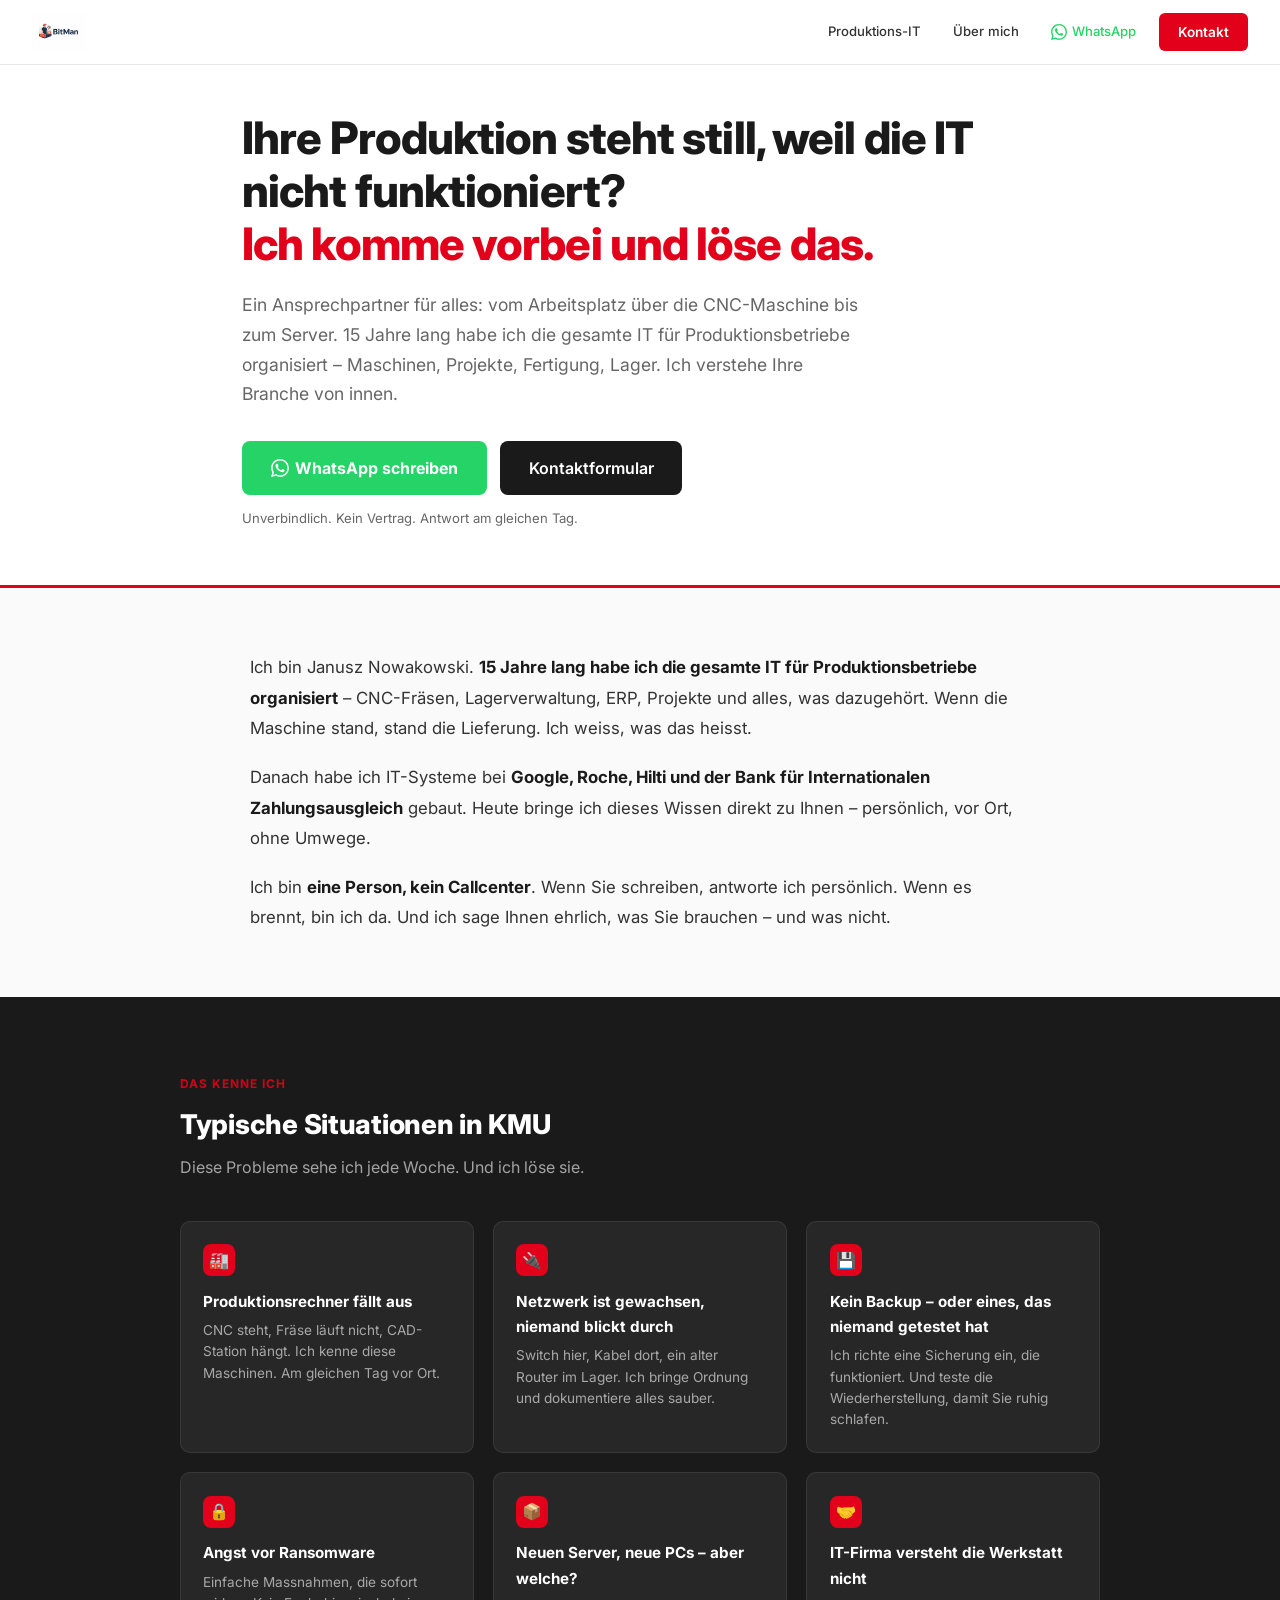
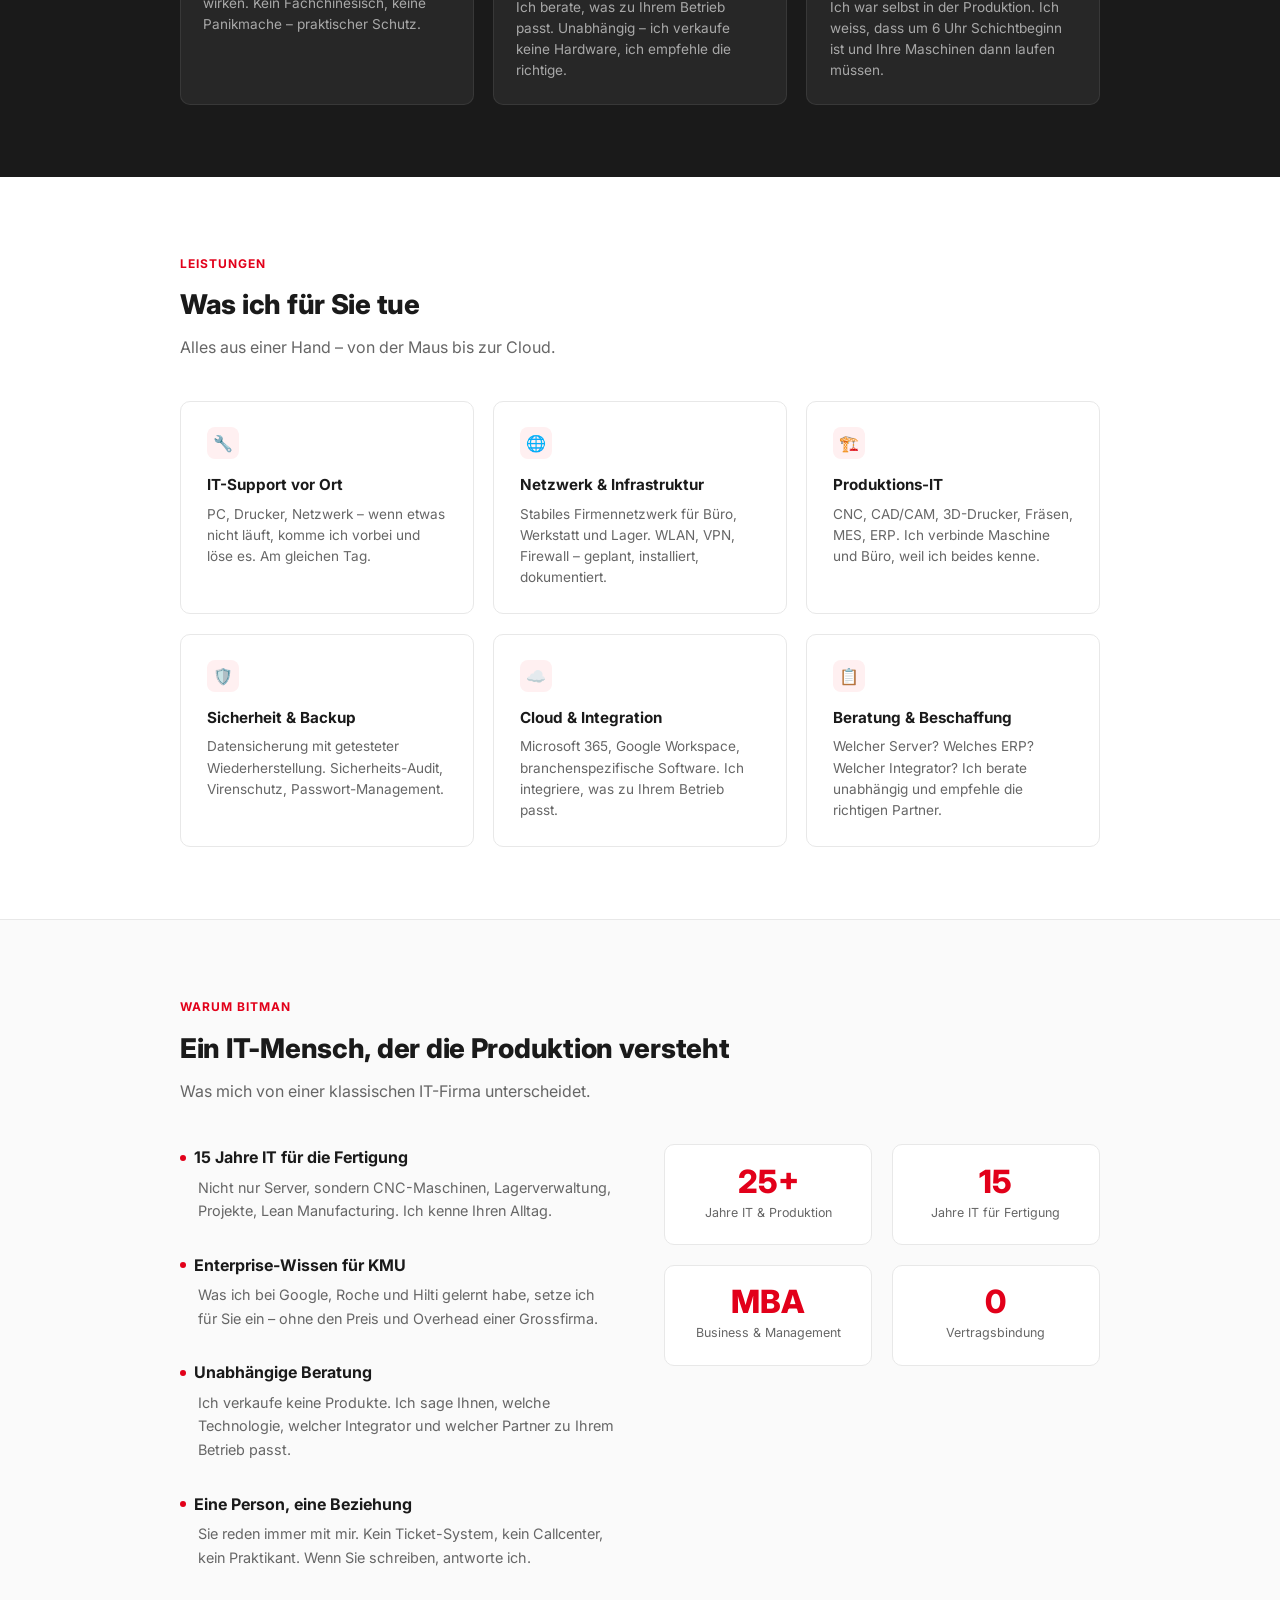
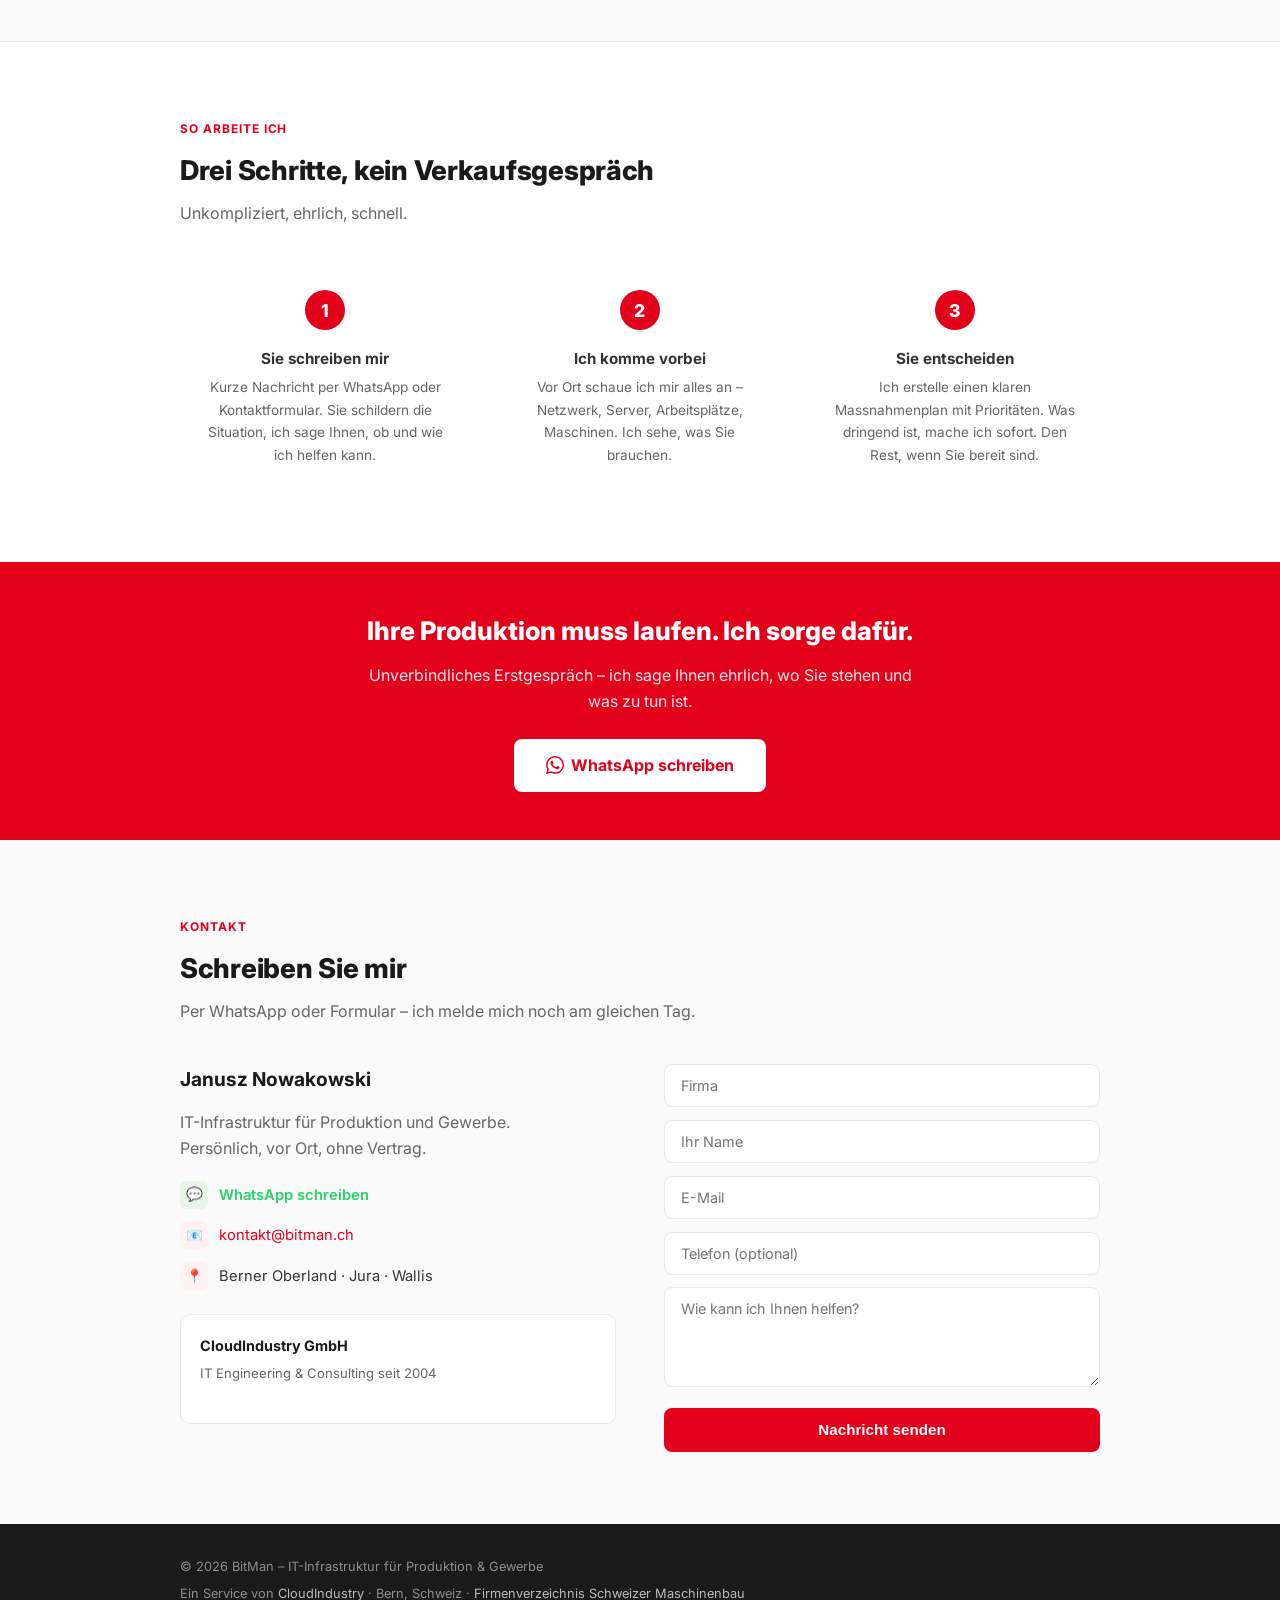
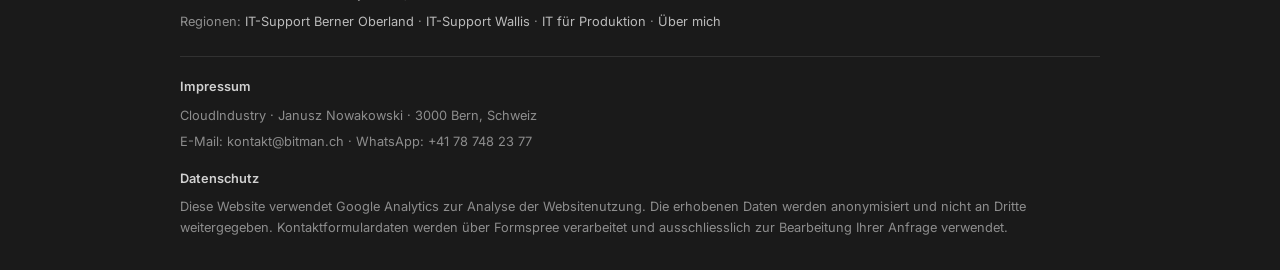
==== commit f79d4bc7: "Footer: CloudIndustry without GmbH suffix" ====
--- a/index.html
+++ b/index.html
@@ -26,14 +26,6 @@
     <meta name="twitter:card" content="summary">
     <meta name="twitter:title" content="BitMan – IT für Produktion &amp; Gewerbe">
     <meta name="twitter:description" content="Ein Ansprechpartner für alles: vom Arbeitsplatz über die CNC-Maschine bis zum Server. Persönlich, vor Ort, ohne Vertrag.">
-    <!-- Google tag (gtag.js) -->
-    <script async src="https://www.googletagmanager.com/gtag/js?id=G-5SFLV35LLW"></script>
-    <script>
-        window.dataLayer = window.dataLayer || [];
-        function gtag(){dataLayer.push(arguments);}
-        gtag('js', new Date());
-        gtag('config', 'G-5SFLV35LLW');
-    </script>
     <link rel="preconnect" href="https://fonts.googleapis.com">
     <link href="https://fonts.googleapis.com/css2?family=Inter:wght@400;500;600;700;800&display=swap" rel="stylesheet">
     <style>
@@ -612,7 +604,7 @@
 <footer>
     <div class="footer-inner">
         <p>&copy; 2026 BitMan – IT-Infrastruktur für Produktion &amp; Gewerbe</p>
-        <p style="margin-top: 0.4rem;">Ein Service von <a href="https://cloudindustry.ch">CloudIndustry GmbH</a> · Bern, Schweiz · <a href="https://cloudindustry.ch/karte/">Firmenverzeichnis Schweizer Maschinenbau</a></p>
+        <p style="margin-top: 0.4rem;">Ein Service von <a href="https://cloudindustry.ch">CloudIndustry</a> · Bern, Schweiz · <a href="https://cloudindustry.ch/karte/">Firmenverzeichnis Schweizer Maschinenbau</a></p>
         <p style="margin-top: 0.4rem;">Regionen: <a href="/region/berner-oberland/">IT-Support Berner Oberland</a> · <a href="/region/wallis/">IT-Support Wallis</a> · <a href="/it-fuer-produktion/">IT für Produktion</a> · <a href="/ueber-mich/">Über mich</a></p>
         <div style="margin-top: 1.5rem; padding-top: 1.2rem; border-top: 1px solid rgba(255,255,255,0.1); text-align: left;">
             <p style="font-weight: 600; color: rgba(255,255,255,0.8); margin-bottom: 0.5rem;">Impressum</p>
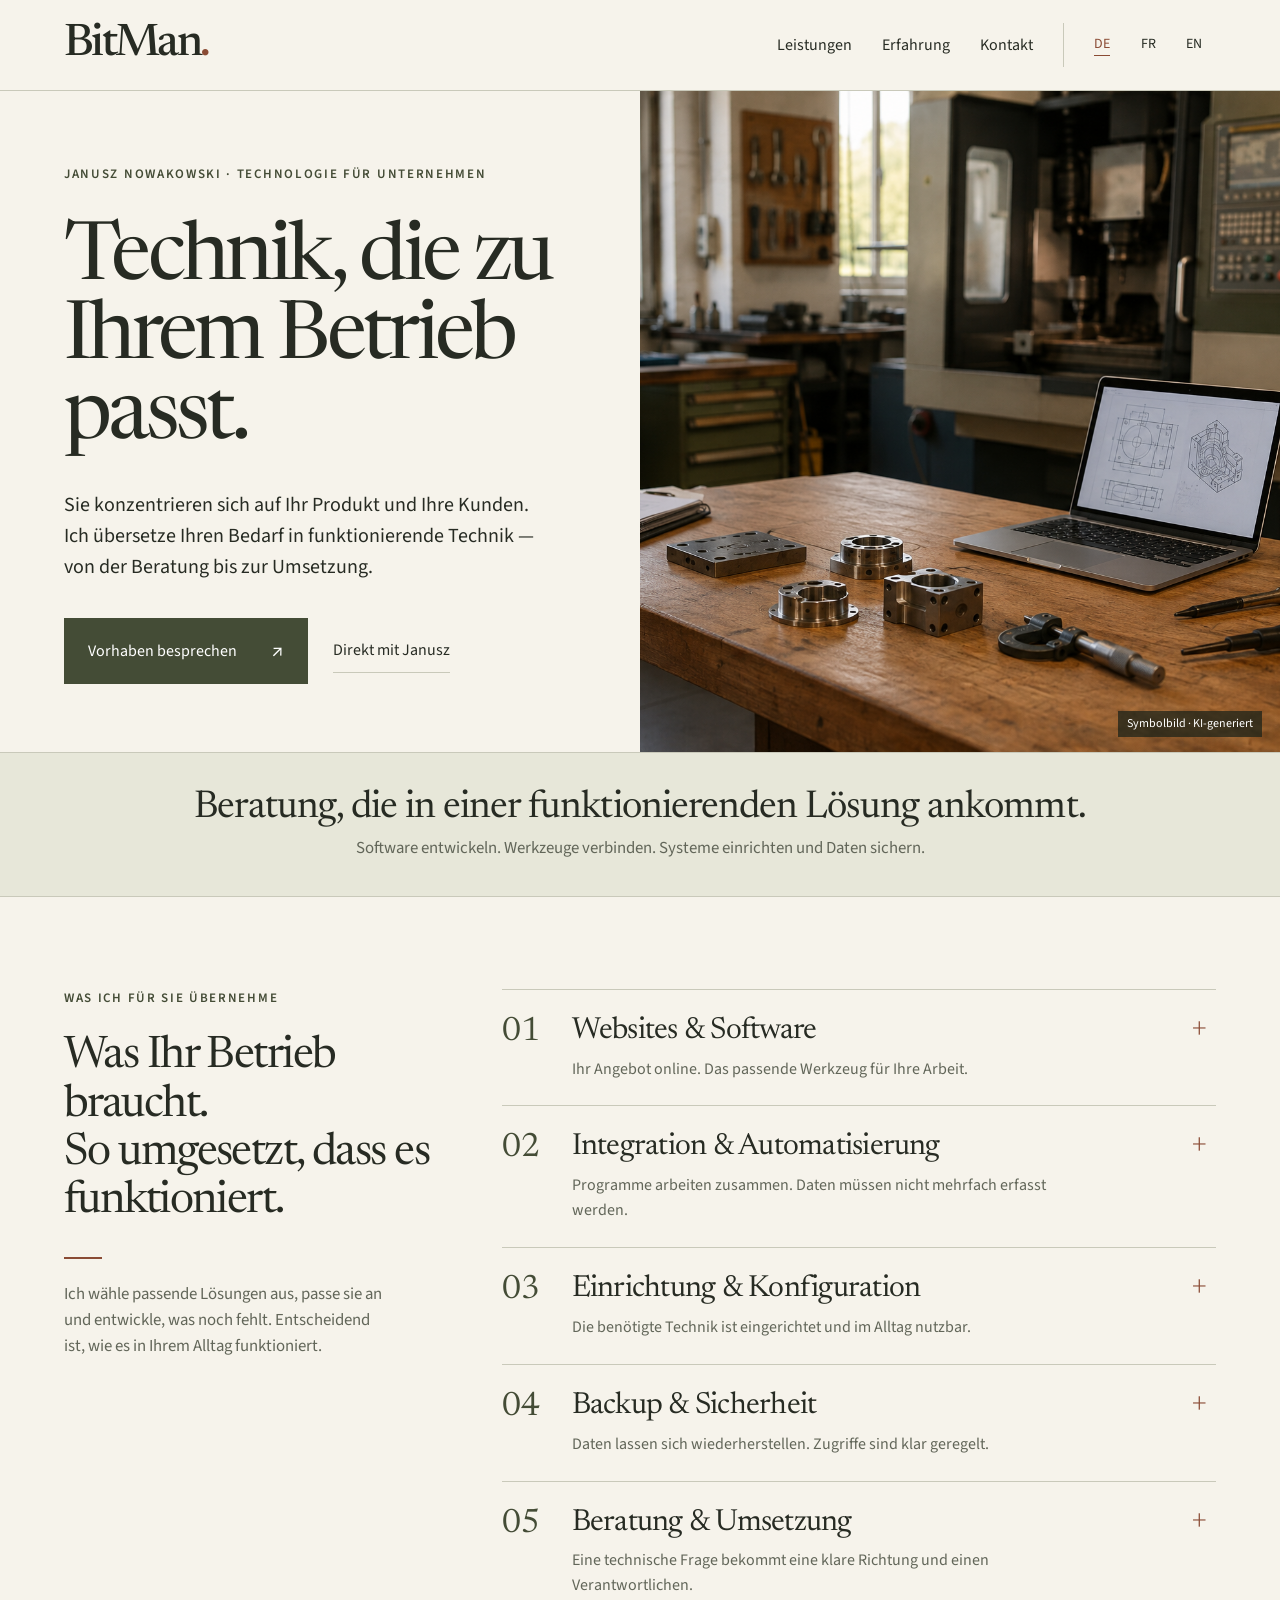
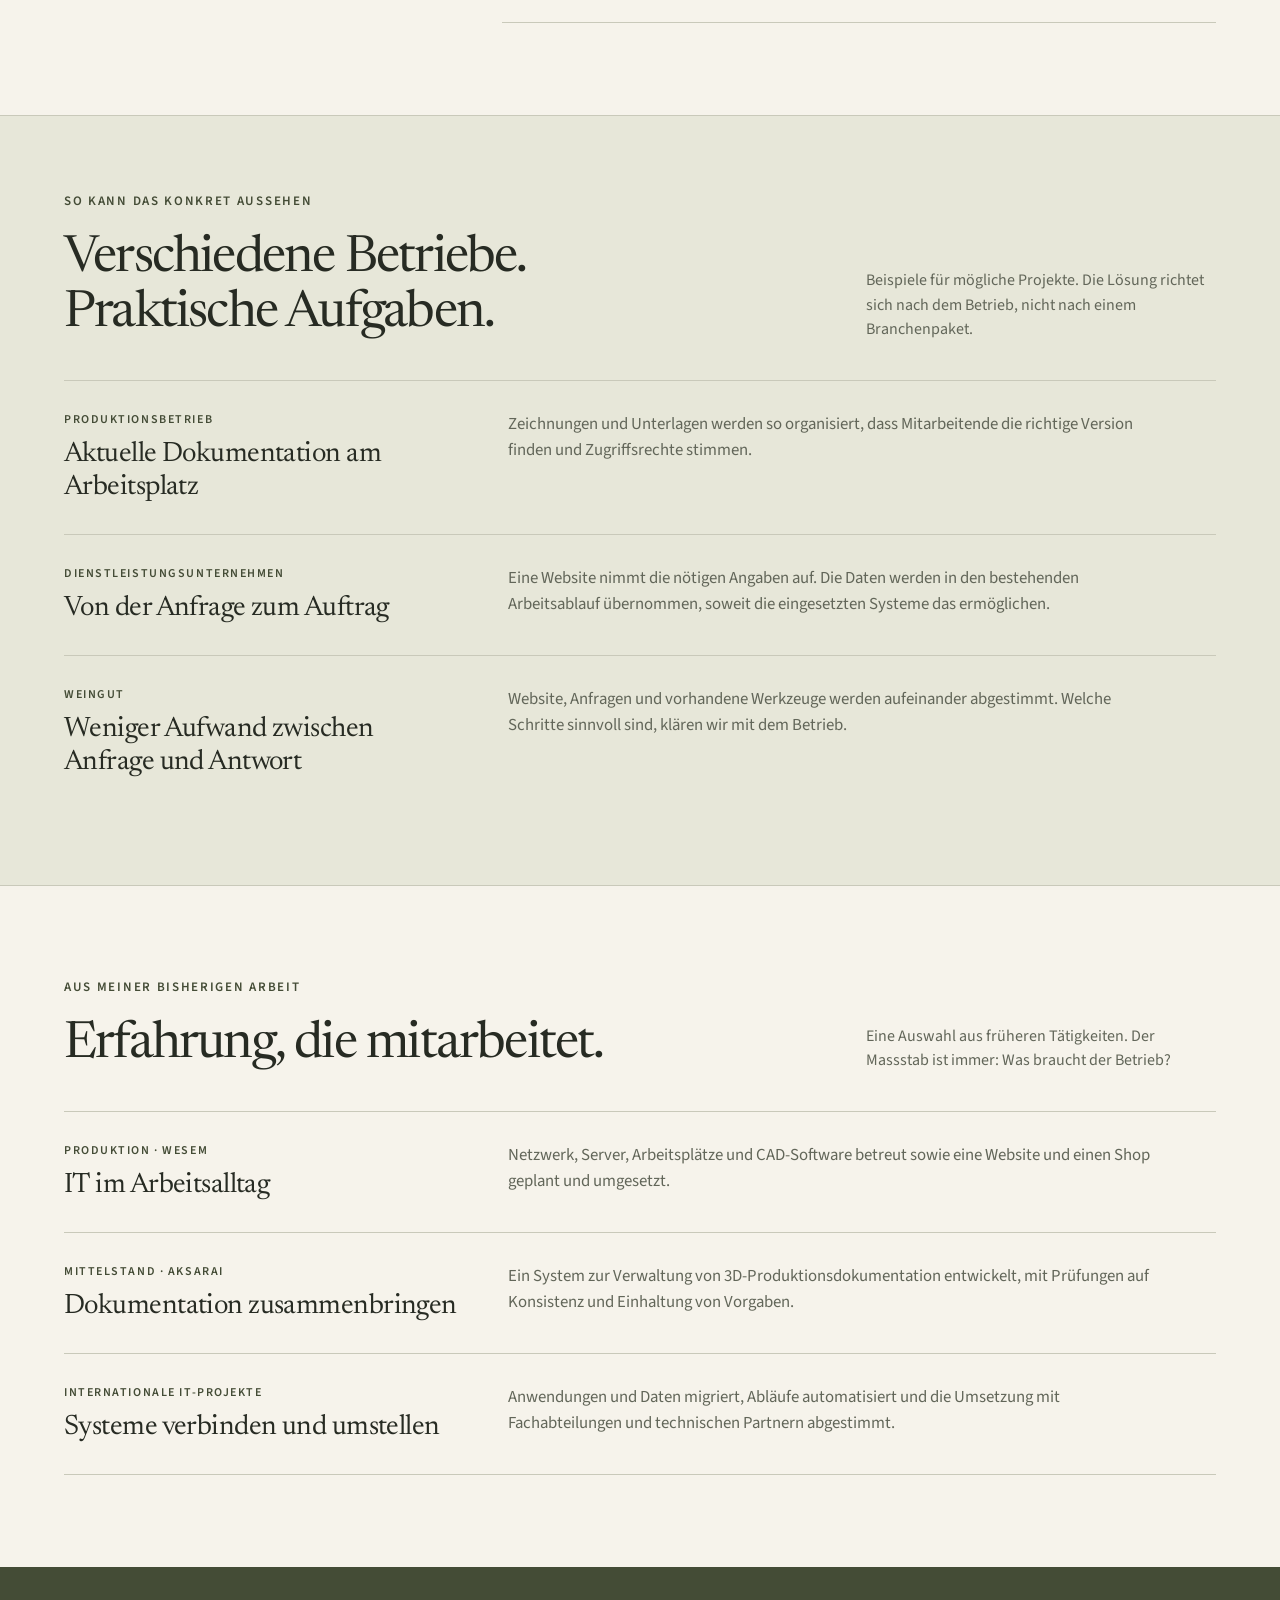
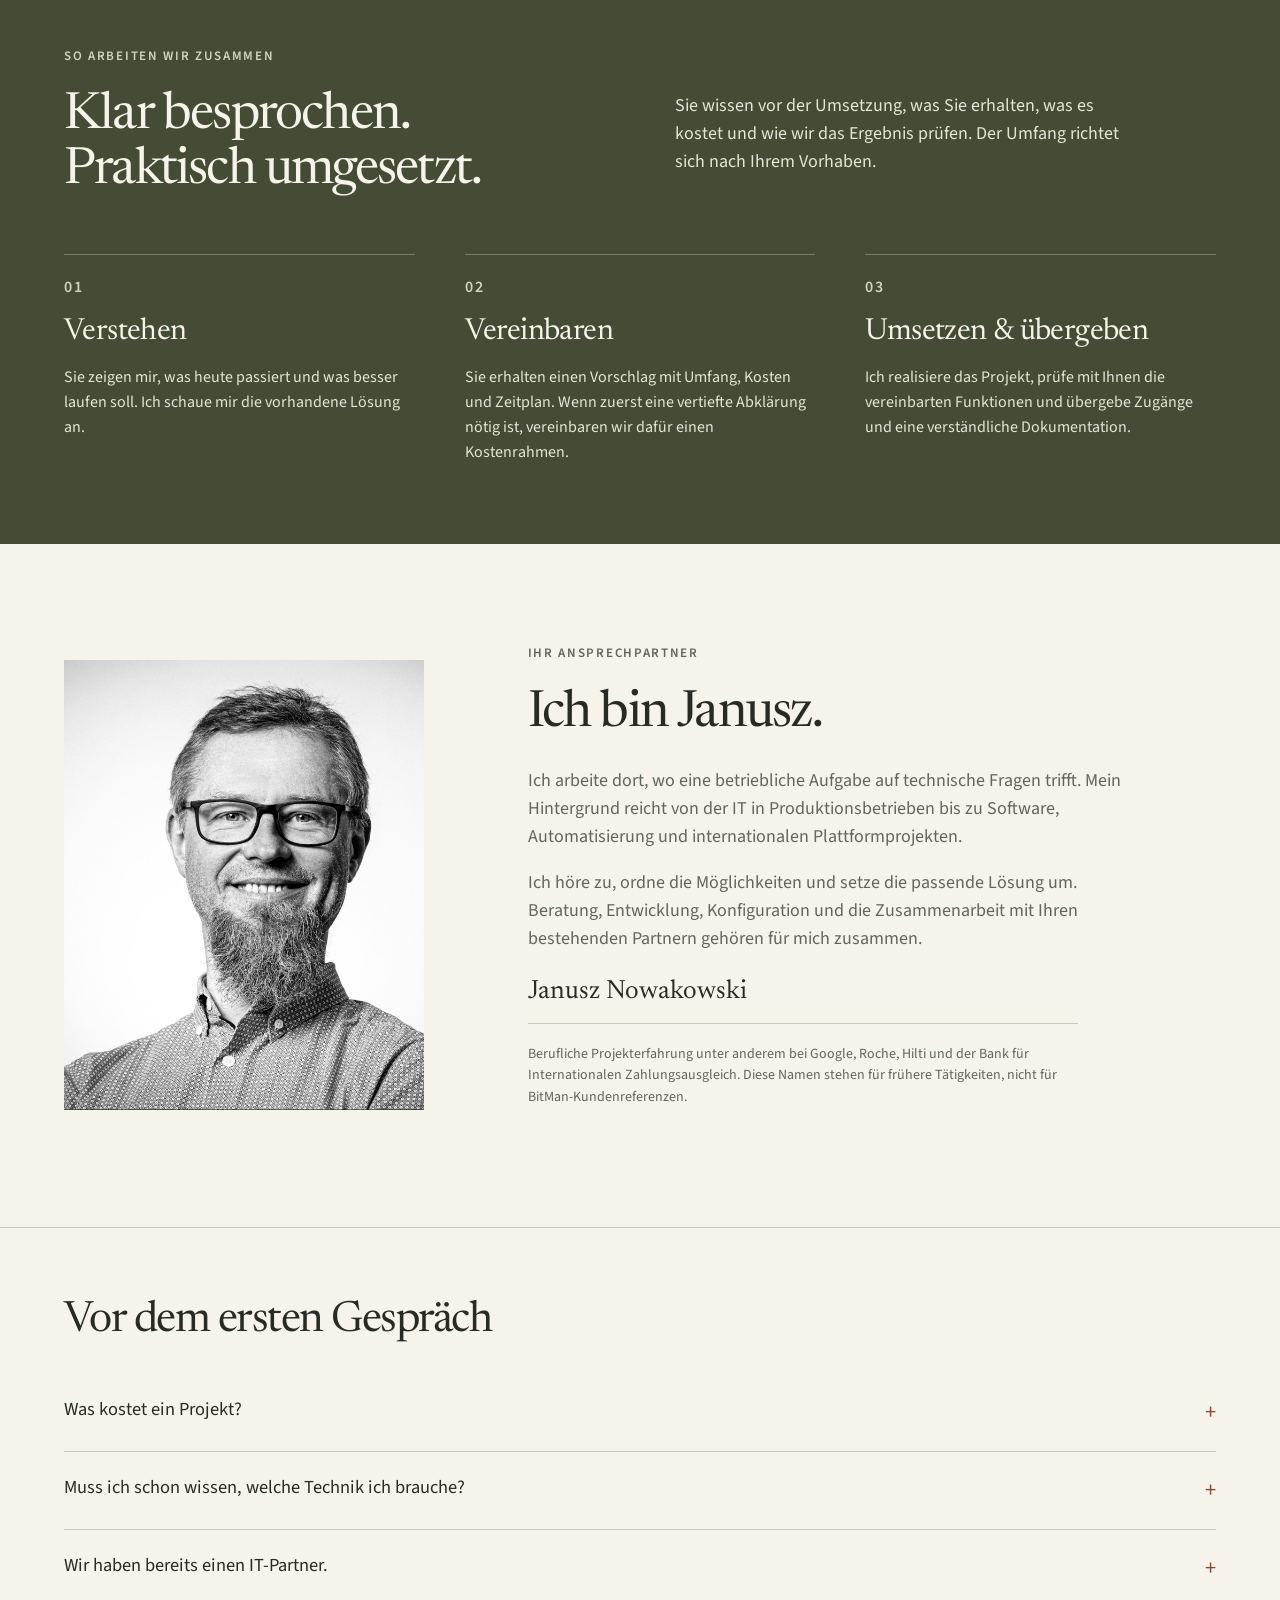
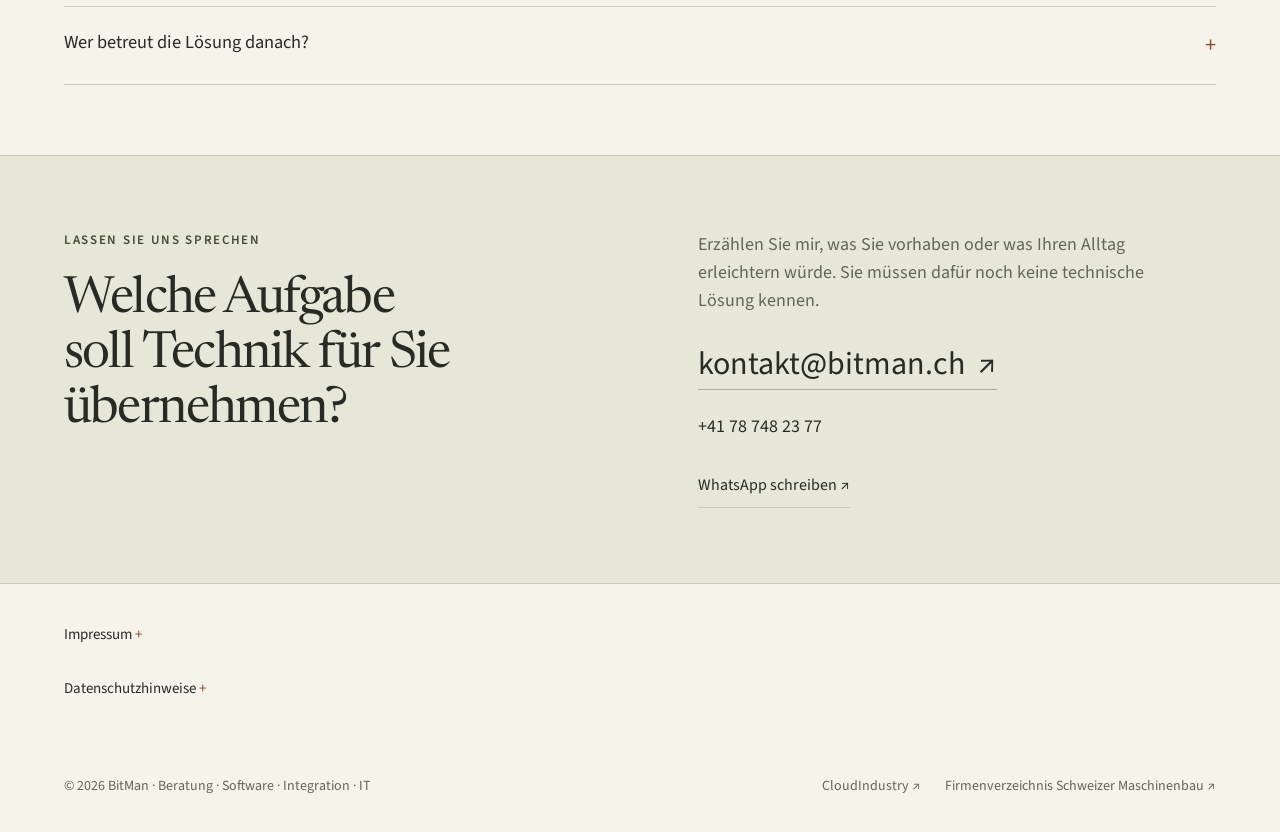
==== commit 16a7b34c: "Reposition BitMan around technology services in DE FR and EN" ====
--- a/index.html
+++ b/index.html
@@ -1,765 +1,23 @@
-<!DOCTYPE html>
-<html lang="de">
-<head>
-    <!-- Google Tag Manager -->
+<!doctype html>
+<html lang="de-CH"><head><meta charset="utf-8"><meta name="viewport" content="width=device-width, initial-scale=1"><meta name="robots" content="index,follow"><title>BitMan — Beratung, Software und IT für Ihren Betrieb</title><meta name="description" content="Von der betrieblichen Aufgabe zur funktionierenden Technik: Beratung, Websites, Software, Integration, Konfiguration, Backup und Sicherheit. Mit Janusz Nowakowski."><meta name="theme-color" content="#f6f3eb"><link rel="stylesheet" href="/style.css"><link rel="icon" href="/favicon.svg" type="image/svg+xml"><link rel="canonical" href="https://bitman.ch/"><link rel="alternate" hreflang="de" href="https://bitman.ch/"><link rel="alternate" hreflang="fr" href="https://bitman.ch/fr/"><link rel="alternate" hreflang="en" href="https://bitman.ch/en/"><link rel="alternate" hreflang="x-default" href="https://bitman.ch/"><meta property="og:type" content="website"><meta property="og:site_name" content="BitMan"><meta property="og:title" content="BitMan — Beratung, Software und IT für Ihren Betrieb"><meta property="og:description" content="Von der betrieblichen Aufgabe zur funktionierenden Technik: Beratung, Websites, Software, Integration, Konfiguration, Backup und Sicherheit. Mit Janusz Nowakowski."><meta property="og:url" content="https://bitman.ch/"><meta property="og:image" content="https://bitman.ch/img/logo.png"><meta name="twitter:card" content="summary"><meta name="twitter:title" content="BitMan — Beratung, Software und IT für Ihren Betrieb"><meta name="twitter:description" content="Von der betrieblichen Aufgabe zur funktionierenden Technik: Beratung, Websites, Software, Integration, Konfiguration, Backup und Sicherheit. Mit Janusz Nowakowski."><meta name="twitter:image" content="https://bitman.ch/img/logo.png"><!-- Google Tag Manager -->
     <script>(function(w,d,s,l,i){w[l]=w[l]||[];w[l].push({'gtm.start':
     new Date().getTime(),event:'gtm.js'});var f=d.getElementsByTagName(s)[0],
     j=d.createElement(s),dl=l!='dataLayer'?'&l='+l:'';j.async=true;j.src=
     'https://www.googletagmanager.com/gtm.js?id='+i+dl;f.parentNode.insertBefore(j,f);
     })(window,document,'script','dataLayer','GTM-TLLQVV7Z');</script>
-    <!-- End Google Tag Manager -->
-    <meta charset="UTF-8">
-    <meta name="viewport" content="width=device-width, initial-scale=1.0">
-    <title>BitMan – IT für Produktion &amp; Gewerbe | Berner Oberland, Jura, Wallis</title>
-    <meta name="description" content="BitMan – IT-Infrastruktur für KMU in Produktion, Lager und Werkstatt. 25+ Jahre Erfahrung. Persönlich, vor Ort, ein Ansprechpartner. Berner Oberland, Jura, Wallis.">
-    <meta name="keywords" content="IT Support Produktion, KMU IT Schweiz, IT Gewerbe Berner Oberland, IT Wallis, IT Jura, Werkstatt IT, CNC IT, Lean Manufacturing IT, IT Infrastruktur KMU">
-    <link rel="canonical" href="https://bitman.ch/">
-    <!-- Open Graph -->
-    <meta property="og:title" content="BitMan – IT für Produktion &amp; Gewerbe">
-    <meta property="og:description" content="Ein Ansprechpartner für alles: vom Arbeitsplatz über die CNC-Maschine bis zum Server. Persönlich, vor Ort, ohne Vertrag.">
-    <meta property="og:url" content="https://bitman.ch/">
-    <meta property="og:type" content="website">
-    <meta property="og:locale" content="de_CH">
-    <meta property="og:site_name" content="BitMan">
-    <meta property="og:image" content="https://bitman.ch/img/logo.png">
-    <!-- Twitter Card -->
-    <meta name="twitter:card" content="summary">
-    <meta name="twitter:title" content="BitMan – IT für Produktion &amp; Gewerbe">
-    <meta name="twitter:description" content="Ein Ansprechpartner für alles: vom Arbeitsplatz über die CNC-Maschine bis zum Server. Persönlich, vor Ort, ohne Vertrag.">
-    <link rel="preconnect" href="https://fonts.googleapis.com">
-    <link href="https://fonts.googleapis.com/css2?family=Inter:wght@400;500;600;700;800&display=swap" rel="stylesheet">
-    <style>
-        *, *::before, *::after { margin: 0; padding: 0; box-sizing: border-box; }
-
-        :root {
-            --red: #E2001A;
-            --red-hover: #C4001A;
-            --red-light: #FFF0F1;
-            --dark: #1A1A1A;
-            --text: #333333;
-            --text-light: #666666;
-            --bg: #FFFFFF;
-            --bg-warm: #FAFAFA;
-            --border: #E8E8E8;
-        }
-
-        body {
-            font-family: 'Inter', -apple-system, BlinkMacSystemFont, sans-serif;
-            color: var(--text);
-            line-height: 1.65;
-            -webkit-font-smoothing: antialiased;
-            background: var(--bg);
-        }
-
-        /* NAV */
-        nav {
-            position: fixed; top: 0; width: 100%; z-index: 100;
-            background: rgba(255,255,255,0.97); backdrop-filter: blur(12px);
-            border-bottom: 1px solid var(--border);
-            padding: 0.8rem 2rem;
-            display: flex; justify-content: space-between; align-items: center;
-        }
-        .logo { display: flex; align-items: center; text-decoration: none; gap: 0.6rem; }
-        .logo-img { height: 36px; width: auto; }
-        .logo-text { font-weight: 800; font-size: 1.1rem; color: var(--dark); letter-spacing: -0.02em; }
-        .nav-actions { display: flex; align-items: center; gap: 0.8rem; }
-        .nav-link {
-            display: flex; align-items: center; gap: 0.35rem;
-            color: var(--text); text-decoration: none; font-size: 0.82rem;
-            font-weight: 500; padding: 0.4rem 0.6rem; border-radius: 6px;
-            transition: background 0.2s; cursor: pointer; border: none; background: none;
-            font-family: inherit;
-        }
-        .nav-link:hover { background: var(--bg-warm); }
-        .nav-link svg { width: 16px; height: 16px; }
-        .nav-link.whatsapp { color: #25D366; }
-        nav a.cta-nav {
-            background: var(--red); color: white; padding: 0.5rem 1.2rem;
-            border-radius: 6px; text-decoration: none; font-weight: 600; font-size: 0.85rem;
-            transition: background 0.2s;
-        }
-        nav a.cta-nav:hover { background: var(--red-hover); }
-
-        /* HERO */
-        .hero {
-            padding: 7rem 2rem 3.5rem;
-            max-width: 860px; margin: 0 auto;
-        }
-        .hero-region {
-            display: inline-flex; align-items: center; gap: 0.4rem;
-            background: var(--red-light); color: var(--red);
-            padding: 0.35rem 0.9rem; border-radius: 50px; font-size: 0.8rem;
-            font-weight: 600; margin-bottom: 1.5rem;
-        }
-        .hero h1 {
-            font-size: clamp(1.9rem, 4.5vw, 2.8rem);
-            font-weight: 800; line-height: 1.18;
-            color: var(--dark); margin-bottom: 1.2rem;
-            letter-spacing: -0.02em;
-        }
-        .hero h1 em {
-            font-style: normal; color: var(--red);
-        }
-        .hero-lead {
-            font-size: 1.1rem; color: var(--text-light);
-            max-width: 620px; margin-bottom: 2rem;
-            line-height: 1.7;
-        }
-        .hero-ctas {
-            display: flex; gap: 0.8rem; flex-wrap: wrap;
-            margin-bottom: 0.8rem;
-        }
-        .btn-primary {
-            display: inline-flex; align-items: center; gap: 0.4rem;
-            background: var(--red); color: white;
-            padding: 0.85rem 1.8rem; border-radius: 8px; text-decoration: none;
-            font-weight: 700; font-size: 1rem; transition: all 0.2s;
-        }
-        .btn-primary:hover { background: var(--red-hover); }
-        .btn-secondary {
-            display: inline-flex; align-items: center; gap: 0.4rem;
-            background: var(--dark); color: white;
-            padding: 0.85rem 1.8rem; border-radius: 8px; text-decoration: none;
-            font-weight: 600; font-size: 1rem; transition: all 0.2s;
-        }
-        .btn-secondary:hover { background: #333; }
-        .hero-note {
-            font-size: 0.82rem; color: var(--text-light);
-        }
-
-        /* RED DIVIDER */
-        .red-line {
-            height: 3px; background: var(--red); width: 100%;
-        }
-
-        /* INTRO SECTION */
-        .intro {
-            padding: 4rem 2rem;
-            background: var(--bg-warm);
-        }
-        .intro-inner {
-            max-width: 780px; margin: 0 auto;
-        }
-        .intro-inner p {
-            font-size: 1.05rem; color: var(--text);
-            line-height: 1.8; margin-bottom: 1.2rem;
-        }
-        .intro-inner p:last-child { margin-bottom: 0; }
-        .intro-inner strong { color: var(--dark); }
-
-        /* SECTIONS */
-        section { padding: 4.5rem 2rem; }
-        .container { max-width: 920px; margin: 0 auto; }
-        .section-label {
-            display: inline-block; font-size: 0.75rem; font-weight: 700;
-            text-transform: uppercase; letter-spacing: 0.08em;
-            color: var(--red); margin-bottom: 0.6rem;
-        }
-        .section-title {
-            font-size: 1.7rem; font-weight: 800; color: var(--dark);
-            margin-bottom: 0.4rem; letter-spacing: -0.01em;
-        }
-        .section-sub {
-            color: var(--text-light); font-size: 1rem;
-            margin-bottom: 2.5rem;
-        }
-
-        /* PROBLEM CARDS */
-        .problems { background: var(--dark); color: white; }
-        .problems .section-label { color: rgba(226,0,26,0.9); }
-        .problems .section-title { color: white; }
-        .problems .section-sub { color: rgba(255,255,255,0.6); }
-        .problem-grid {
-            display: grid; grid-template-columns: repeat(auto-fit, minmax(260px, 1fr));
-            gap: 1.2rem;
-        }
-        .problem-card {
-            background: rgba(255,255,255,0.06); border: 1px solid rgba(255,255,255,0.08);
-            border-radius: 10px; padding: 1.4rem;
-        }
-        .problem-card h3 {
-            font-size: 0.95rem; font-weight: 700; margin-bottom: 0.4rem;
-        }
-        .problem-card p {
-            font-size: 0.85rem; color: rgba(255,255,255,0.6); line-height: 1.55;
-        }
-        .problem-card .card-icon {
-            width: 32px; height: 32px; background: var(--red);
-            border-radius: 8px; display: flex; align-items: center;
-            justify-content: center; margin-bottom: 0.8rem;
-            font-size: 1rem;
-        }
-
-        /* SERVICES */
-        .services-grid {
-            display: grid; grid-template-columns: repeat(auto-fit, minmax(260px, 1fr));
-            gap: 1.2rem;
-        }
-        .service-card {
-            border: 1px solid var(--border); border-radius: 10px;
-            padding: 1.6rem; transition: border-color 0.2s;
-        }
-        .service-card:hover { border-color: var(--red); }
-        .service-card h3 {
-            font-size: 0.95rem; font-weight: 700; margin-bottom: 0.4rem;
-            color: var(--dark);
-        }
-        .service-card p { font-size: 0.85rem; color: var(--text-light); line-height: 1.55; }
-        .service-card .card-icon {
-            width: 32px; height: 32px; background: var(--red-light);
-            border-radius: 8px; display: flex; align-items: center;
-            justify-content: center; margin-bottom: 0.8rem;
-            font-size: 1rem; color: var(--red);
-        }
-
-        /* DIFFERENTIATOR */
-        .diff {
-            background: var(--bg-warm);
-            border-top: 1px solid var(--border);
-            border-bottom: 1px solid var(--border);
-        }
-        .diff-grid {
-            display: grid; grid-template-columns: 1fr 1fr; gap: 3rem;
-            align-items: start;
-        }
-        .diff-point {
-            margin-bottom: 1.8rem;
-        }
-        .diff-point:last-child { margin-bottom: 0; }
-        .diff-point h3 {
-            font-size: 1rem; font-weight: 700; color: var(--dark);
-            margin-bottom: 0.3rem;
-            display: flex; align-items: center; gap: 0.5rem;
-        }
-        .diff-point h3::before {
-            content: ''; width: 6px; height: 6px;
-            background: var(--red); border-radius: 50%;
-            flex-shrink: 0;
-        }
-        .diff-point p { font-size: 0.9rem; color: var(--text-light); padding-left: 1.1rem; }
-        .diff-stats {
-            display: grid; grid-template-columns: 1fr 1fr; gap: 1.2rem;
-        }
-        .stat-box {
-            background: white; border: 1px solid var(--border);
-            border-radius: 10px; padding: 1.3rem; text-align: center;
-        }
-        .stat-box .num {
-            font-size: 2rem; font-weight: 800; color: var(--red);
-            line-height: 1;
-        }
-        .stat-box .label {
-            font-size: 0.78rem; color: var(--text-light); margin-top: 0.3rem;
-        }
-
-        /* APPROACH */
-        .approach-steps {
-            display: grid; grid-template-columns: repeat(3, 1fr); gap: 1.5rem;
-        }
-        .step {
-            text-align: center; padding: 1.5rem;
-        }
-        .step-num {
-            width: 40px; height: 40px; background: var(--red);
-            color: white; border-radius: 50%; display: inline-flex;
-            align-items: center; justify-content: center;
-            font-weight: 800; font-size: 1.1rem; margin-bottom: 1rem;
-        }
-        .step h3 { font-size: 0.95rem; font-weight: 700; margin-bottom: 0.3rem; }
-        .step p { font-size: 0.85rem; color: var(--text-light); }
-
-        /* CTA BAND */
-        .cta-band {
-            background: var(--red); color: white;
-            padding: 3rem 2rem; text-align: center;
-        }
-        .cta-band h2 {
-            font-size: 1.6rem; font-weight: 800; margin-bottom: 0.6rem;
-        }
-        .cta-band p {
-            font-size: 1rem; opacity: 0.9; max-width: 560px;
-            margin: 0 auto 1.5rem;
-        }
-        .cta-band .btn-white {
-            display: inline-flex; align-items: center; gap: 0.4rem;
-            background: white; color: var(--red);
-            padding: 0.85rem 2rem; border-radius: 8px; text-decoration: none;
-            font-weight: 700; font-size: 1rem; transition: all 0.2s;
-        }
-        .cta-band .btn-white:hover { background: #f5f5f5; }
-
-        /* CONTACT */
-        .contact { background: var(--bg-warm); }
-        .contact-grid {
-            display: grid; grid-template-columns: 1fr 1fr; gap: 3rem;
-        }
-        .contact-info h3 {
-            font-size: 1.2rem; font-weight: 700; margin-bottom: 0.8rem;
-            color: var(--dark);
-        }
-        .contact-info p { color: var(--text-light); margin-bottom: 1.2rem; }
-        .contact-detail {
-            display: flex; align-items: center; gap: 0.7rem;
-            margin-bottom: 0.8rem; font-size: 0.92rem;
-        }
-        .contact-detail .icon {
-            width: 28px; height: 28px; background: var(--red-light);
-            border-radius: 6px; display: flex; align-items: center;
-            justify-content: center; font-size: 0.85rem; flex-shrink: 0;
-        }
-        .contact-form input,
-        .contact-form textarea {
-            width: 100%; padding: 0.75rem 1rem; border: 1px solid var(--border);
-            border-radius: 8px; font-family: inherit; font-size: 0.9rem;
-            margin-bottom: 0.8rem; background: white;
-            transition: border-color 0.2s;
-        }
-        .contact-form input:focus,
-        .contact-form textarea:focus {
-            outline: none; border-color: var(--red);
-        }
-        .contact-form textarea { min-height: 100px; resize: vertical; }
-        .contact-form button {
-            background: var(--red); color: white; border: none;
-            padding: 0.85rem 2rem; border-radius: 8px; font-weight: 700;
-            font-size: 0.95rem; cursor: pointer; width: 100%;
-            transition: background 0.2s;
-        }
-        .contact-form button:hover { background: var(--red-hover); }
-
-        /* FOOTER */
-        footer {
-            background: var(--dark); color: rgba(255,255,255,0.5);
-            padding: 2rem; font-size: 0.8rem;
-        }
-        footer a { color: rgba(255,255,255,0.7); text-decoration: none; }
-        footer a:hover { color: white; }
-        .footer-inner {
-            max-width: 920px; margin: 0 auto;
-        }
-
-        /* RESPONSIVE */
-        @media (max-width: 768px) {
-            .hero { padding: 5.5rem 1.5rem 2.5rem; }
-            section { padding: 3rem 1.5rem; }
-            .diff-grid { grid-template-columns: 1fr; }
-            .contact-grid { grid-template-columns: 1fr; }
-            .approach-steps { grid-template-columns: 1fr; }
-            .nav-actions { gap: 0.3rem; }
-            .hero-region { font-size: 0.72rem; }
-        }
-    </style>
-</head>
-<body>
-<!-- Google Tag Manager (noscript) -->
+    <!-- End Google Tag Manager --></head>
+<body class="business"><!-- Google Tag Manager (noscript) -->
 <noscript><iframe src="https://www.googletagmanager.com/ns.html?id=GTM-TLLQVV7Z"
 height="0" width="0" style="display:none;visibility:hidden"></iframe></noscript>
-<!-- End Google Tag Manager (noscript) -->
-
-<nav>
-    <a href="/" class="logo">
-        <img src="/img/logo.png" alt="BitMan – IT für Produktion und Gewerbe" class="logo-img">
-    </a>
-    <div class="nav-actions">
-        <a href="/it-fuer-produktion/" class="nav-link" title="Produktions-IT">Produktions-IT</a>
-        <a href="/ueber-mich/" class="nav-link" title="Über mich">Über mich</a>
-        <a href="https://wa.me/41787482377" target="_blank" class="nav-link whatsapp" title="WhatsApp">
-            <svg viewBox="0 0 24 24" fill="currentColor" style="width:16px;height:16px"><path d="M17.472 14.382c-.297-.149-1.758-.867-2.03-.967-.273-.099-.471-.148-.67.15-.197.297-.767.966-.94 1.164-.173.199-.347.223-.644.075-.297-.15-1.255-.463-2.39-1.475-.883-.788-1.48-1.761-1.653-2.059-.173-.297-.018-.458.13-.606.134-.133.298-.347.446-.52.149-.174.198-.298.298-.497.099-.198.05-.371-.025-.52-.075-.149-.669-1.612-.916-2.207-.242-.579-.487-.5-.669-.51-.173-.008-.371-.01-.57-.01-.198 0-.52.074-.792.372-.272.297-1.04 1.016-1.04 2.479 0 1.462 1.065 2.875 1.213 3.074.149.198 2.096 3.2 5.077 4.487.709.306 1.262.489 1.694.625.712.227 1.36.195 1.871.118.571-.085 1.758-.719 2.006-1.413.248-.694.248-1.289.173-1.413-.074-.124-.272-.198-.57-.347m-5.421 7.403h-.004a9.87 9.87 0 01-5.031-1.378l-.361-.214-3.741.982.998-3.648-.235-.374a9.86 9.86 0 01-1.51-5.26c.001-5.45 4.436-9.884 9.888-9.884 2.64 0 5.122 1.03 6.988 2.898a9.825 9.825 0 012.893 6.994c-.003 5.45-4.437 9.884-9.885 9.884m8.413-18.297A11.815 11.815 0 0012.05 0C5.495 0 .16 5.335.157 11.892c0 2.096.547 4.142 1.588 5.945L.057 24l6.305-1.654a11.882 11.882 0 005.683 1.448h.005c6.554 0 11.89-5.335 11.893-11.893a11.821 11.821 0 00-3.48-8.413z"/></svg>
-            <span>WhatsApp</span>
-        </a>
-        <a href="#kontakt" class="cta-nav">Kontakt</a>
-    </div>
-</nav>
-
-<!-- HERO -->
-<section class="hero">
-    <h1>Ihre Produktion steht still, weil die IT nicht funktioniert?<br><em>Ich komme vorbei und löse das.</em></h1>
-    <p class="hero-lead">Ein Ansprechpartner für alles: vom Arbeitsplatz über die CNC-Maschine bis zum Server. 15 Jahre lang habe ich die gesamte IT für Produktionsbetriebe organisiert – Maschinen, Projekte, Fertigung, Lager. Ich verstehe Ihre Branche von innen.</p>
-    <div class="hero-ctas">
-        <a href="https://wa.me/41787482377" target="_blank" class="btn-primary" style="background:#25D366;">
-            <svg viewBox="0 0 24 24" fill="currentColor" style="width:18px;height:18px"><path d="M17.472 14.382c-.297-.149-1.758-.867-2.03-.967-.273-.099-.471-.148-.67.15-.197.297-.767.966-.94 1.164-.173.199-.347.223-.644.075-.297-.15-1.255-.463-2.39-1.475-.883-.788-1.48-1.761-1.653-2.059-.173-.297-.018-.458.13-.606.134-.133.298-.347.446-.52.149-.174.198-.298.298-.497.099-.198.05-.371-.025-.52-.075-.149-.669-1.612-.916-2.207-.242-.579-.487-.5-.669-.51-.173-.008-.371-.01-.57-.01-.198 0-.52.074-.792.372-.272.297-1.04 1.016-1.04 2.479 0 1.462 1.065 2.875 1.213 3.074.149.198 2.096 3.2 5.077 4.487.709.306 1.262.489 1.694.625.712.227 1.36.195 1.871.118.571-.085 1.758-.719 2.006-1.413.248-.694.248-1.289.173-1.413-.074-.124-.272-.198-.57-.347m-5.421 7.403h-.004a9.87 9.87 0 01-5.031-1.378l-.361-.214-3.741.982.998-3.648-.235-.374a9.86 9.86 0 01-1.51-5.26c.001-5.45 4.436-9.884 9.888-9.884 2.64 0 5.122 1.03 6.988 2.898a9.825 9.825 0 012.893 6.994c-.003 5.45-4.437 9.884-9.885 9.884m8.413-18.297A11.815 11.815 0 0012.05 0C5.495 0 .16 5.335.157 11.892c0 2.096.547 4.142 1.588 5.945L.057 24l6.305-1.654a11.882 11.882 0 005.683 1.448h.005c6.554 0 11.89-5.335 11.893-11.893a11.821 11.821 0 00-3.48-8.413z"/></svg>
-            WhatsApp schreiben
-        </a>
-        <a href="#kontakt" class="btn-secondary">Kontaktformular</a>
-    </div>
-    <p class="hero-note">Unverbindlich. Kein Vertrag. Antwort am gleichen Tag.</p>
-</section>
-
-<div class="red-line"></div>
-
-<!-- INTRO -->
-<section class="intro">
-    <div class="intro-inner">
-        <p>Ich bin Janusz Nowakowski. <strong>15 Jahre lang habe ich die gesamte IT für Produktionsbetriebe organisiert</strong> – CNC-Fräsen, Lagerverwaltung, ERP, Projekte und alles, was dazugehört. Wenn die Maschine stand, stand die Lieferung. Ich weiss, was das heisst.</p>
-        <p>Danach habe ich IT-Systeme bei <strong>Google, Roche, Hilti und der Bank für Internationalen Zahlungsausgleich</strong> gebaut. Heute bringe ich dieses Wissen direkt zu Ihnen – persönlich, vor Ort, ohne Umwege.</p>
-        <p>Ich bin <strong>eine Person, kein Callcenter</strong>. Wenn Sie schreiben, antworte ich persönlich. Wenn es brennt, bin ich da. Und ich sage Ihnen ehrlich, was Sie brauchen – und was nicht.</p>
-    </div>
-</section>
-
-<!-- PROBLEMS -->
-<section class="problems">
-    <div class="container">
-        <span class="section-label">Das kenne ich</span>
-        <h2 class="section-title">Typische Situationen in KMU</h2>
-        <p class="section-sub">Diese Probleme sehe ich jede Woche. Und ich löse sie.</p>
-        <div class="problem-grid">
-            <div class="problem-card">
-                <div class="card-icon">🏭</div>
-                <h3>Produktionsrechner fällt aus</h3>
-                <p>CNC steht, Fräse läuft nicht, CAD-Station hängt. Ich kenne diese Maschinen. Am gleichen Tag vor Ort.</p>
-            </div>
-            <div class="problem-card">
-                <div class="card-icon">🔌</div>
-                <h3>Netzwerk ist gewachsen, niemand blickt durch</h3>
-                <p>Switch hier, Kabel dort, ein alter Router im Lager. Ich bringe Ordnung und dokumentiere alles sauber.</p>
-            </div>
-            <div class="problem-card">
-                <div class="card-icon">💾</div>
-                <h3>Kein Backup – oder eines, das niemand getestet hat</h3>
-                <p>Ich richte eine Sicherung ein, die funktioniert. Und teste die Wiederherstellung, damit Sie ruhig schlafen.</p>
-            </div>
-            <div class="problem-card">
-                <div class="card-icon">🔒</div>
-                <h3>Angst vor Ransomware</h3>
-                <p>Einfache Massnahmen, die sofort wirken. Kein Fachchinesisch, keine Panikmache – praktischer Schutz.</p>
-            </div>
-            <div class="problem-card">
-                <div class="card-icon">📦</div>
-                <h3>Neuen Server, neue PCs – aber welche?</h3>
-                <p>Ich berate, was zu Ihrem Betrieb passt. Unabhängig – ich verkaufe keine Hardware, ich empfehle die richtige.</p>
-            </div>
-            <div class="problem-card">
-                <div class="card-icon">🤝</div>
-                <h3>IT-Firma versteht die Werkstatt nicht</h3>
-                <p>Ich war selbst in der Produktion. Ich weiss, dass um 6 Uhr Schichtbeginn ist und Ihre Maschinen dann laufen müssen.</p>
-            </div>
-        </div>
-    </div>
-</section>
-
-<!-- SERVICES -->
-<section id="leistungen">
-    <div class="container">
-        <span class="section-label">Leistungen</span>
-        <h2 class="section-title">Was ich für Sie tue</h2>
-        <p class="section-sub">Alles aus einer Hand – von der Maus bis zur Cloud.</p>
-        <div class="services-grid">
-            <div class="service-card">
-                <div class="card-icon">🔧</div>
-                <h3>IT-Support vor Ort</h3>
-                <p>PC, Drucker, Netzwerk – wenn etwas nicht läuft, komme ich vorbei und löse es. Am gleichen Tag.</p>
-            </div>
-            <div class="service-card">
-                <div class="card-icon">🌐</div>
-                <h3>Netzwerk &amp; Infrastruktur</h3>
-                <p>Stabiles Firmennetzwerk für Büro, Werkstatt und Lager. WLAN, VPN, Firewall – geplant, installiert, dokumentiert.</p>
-            </div>
-            <div class="service-card">
-                <div class="card-icon">🏗️</div>
-                <h3>Produktions-IT</h3>
-                <p>CNC, CAD/CAM, 3D-Drucker, Fräsen, MES, ERP. Ich verbinde Maschine und Büro, weil ich beides kenne.</p>
-            </div>
-            <div class="service-card">
-                <div class="card-icon">🛡️</div>
-                <h3>Sicherheit &amp; Backup</h3>
-                <p>Datensicherung mit getesteter Wiederherstellung. Sicherheits-Audit, Virenschutz, Passwort-Management.</p>
-            </div>
-            <div class="service-card">
-                <div class="card-icon">☁️</div>
-                <h3>Cloud &amp; Integration</h3>
-                <p>Microsoft 365, Google Workspace, branchenspezifische Software. Ich integriere, was zu Ihrem Betrieb passt.</p>
-            </div>
-            <div class="service-card">
-                <div class="card-icon">📋</div>
-                <h3>Beratung &amp; Beschaffung</h3>
-                <p>Welcher Server? Welches ERP? Welcher Integrator? Ich berate unabhängig und empfehle die richtigen Partner.</p>
-            </div>
-        </div>
-    </div>
-</section>
-
-<!-- DIFFERENTIATOR -->
-<section class="diff">
-    <div class="container">
-        <span class="section-label">Warum BitMan</span>
-        <h2 class="section-title">Ein IT-Mensch, der die Produktion versteht</h2>
-        <p class="section-sub">Was mich von einer klassischen IT-Firma unterscheidet.</p>
-        <div class="diff-grid">
-            <div>
-                <div class="diff-point">
-                    <h3>15 Jahre IT für die Fertigung</h3>
-                    <p>Nicht nur Server, sondern CNC-Maschinen, Lagerverwaltung, Projekte, Lean Manufacturing. Ich kenne Ihren Alltag.</p>
-                </div>
-                <div class="diff-point">
-                    <h3>Enterprise-Wissen für KMU</h3>
-                    <p>Was ich bei Google, Roche und Hilti gelernt habe, setze ich für Sie ein – ohne den Preis und Overhead einer Grossfirma.</p>
-                </div>
-                <div class="diff-point">
-                    <h3>Unabhängige Beratung</h3>
-                    <p>Ich verkaufe keine Produkte. Ich sage Ihnen, welche Technologie, welcher Integrator und welcher Partner zu Ihrem Betrieb passt.</p>
-                </div>
-                <div class="diff-point">
-                    <h3>Eine Person, eine Beziehung</h3>
-                    <p>Sie reden immer mit mir. Kein Ticket-System, kein Callcenter, kein Praktikant. Wenn Sie schreiben, antworte ich.</p>
-                </div>
-            </div>
-            <div class="diff-stats">
-                <div class="stat-box">
-                    <div class="num">25+</div>
-                    <div class="label">Jahre IT &amp; Produktion</div>
-                </div>
-                <div class="stat-box">
-                    <div class="num">15</div>
-                    <div class="label">Jahre IT für Fertigung</div>
-                </div>
-                <div class="stat-box">
-                    <div class="num">MBA</div>
-                    <div class="label">Business &amp; Management</div>
-                </div>
-                <div class="stat-box">
-                    <div class="num">0</div>
-                    <div class="label">Vertragsbindung</div>
-                </div>
-            </div>
-        </div>
-    </div>
-</section>
-
-<!-- APPROACH -->
-<section>
-    <div class="container">
-        <span class="section-label">So arbeite ich</span>
-        <h2 class="section-title">Drei Schritte, kein Verkaufsgespräch</h2>
-        <p class="section-sub">Unkompliziert, ehrlich, schnell.</p>
-        <div class="approach-steps">
-            <div class="step">
-                <div class="step-num">1</div>
-                <h3>Sie schreiben mir</h3>
-                <p>Kurze Nachricht per WhatsApp oder Kontaktformular. Sie schildern die Situation, ich sage Ihnen, ob und wie ich helfen kann.</p>
-            </div>
-            <div class="step">
-                <div class="step-num">2</div>
-                <h3>Ich komme vorbei</h3>
-                <p>Vor Ort schaue ich mir alles an – Netzwerk, Server, Arbeitsplätze, Maschinen. Ich sehe, was Sie brauchen.</p>
-            </div>
-            <div class="step">
-                <div class="step-num">3</div>
-                <h3>Sie entscheiden</h3>
-                <p>Ich erstelle einen klaren Massnahmenplan mit Prioritäten. Was dringend ist, mache ich sofort. Den Rest, wenn Sie bereit sind.</p>
-            </div>
-        </div>
-    </div>
-</section>
-
-<!-- CTA BAND -->
-<section class="cta-band">
-    <h2>Ihre Produktion muss laufen. Ich sorge dafür.</h2>
-    <p>Unverbindliches Erstgespräch – ich sage Ihnen ehrlich, wo Sie stehen und was zu tun ist.</p>
-    <a href="https://wa.me/41787482377" target="_blank" class="btn-white">
-        <svg viewBox="0 0 24 24" fill="currentColor" style="width:18px;height:18px"><path d="M17.472 14.382c-.297-.149-1.758-.867-2.03-.967-.273-.099-.471-.148-.67.15-.197.297-.767.966-.94 1.164-.173.199-.347.223-.644.075-.297-.15-1.255-.463-2.39-1.475-.883-.788-1.48-1.761-1.653-2.059-.173-.297-.018-.458.13-.606.134-.133.298-.347.446-.52.149-.174.198-.298.298-.497.099-.198.05-.371-.025-.52-.075-.149-.669-1.612-.916-2.207-.242-.579-.487-.5-.669-.51-.173-.008-.371-.01-.57-.01-.198 0-.52.074-.792.372-.272.297-1.04 1.016-1.04 2.479 0 1.462 1.065 2.875 1.213 3.074.149.198 2.096 3.2 5.077 4.487.709.306 1.262.489 1.694.625.712.227 1.36.195 1.871.118.571-.085 1.758-.719 2.006-1.413.248-.694.248-1.289.173-1.413-.074-.124-.272-.198-.57-.347m-5.421 7.403h-.004a9.87 9.87 0 01-5.031-1.378l-.361-.214-3.741.982.998-3.648-.235-.374a9.86 9.86 0 01-1.51-5.26c.001-5.45 4.436-9.884 9.888-9.884 2.64 0 5.122 1.03 6.988 2.898a9.825 9.825 0 012.893 6.994c-.003 5.45-4.437 9.884-9.885 9.884m8.413-18.297A11.815 11.815 0 0012.05 0C5.495 0 .16 5.335.157 11.892c0 2.096.547 4.142 1.588 5.945L.057 24l6.305-1.654a11.882 11.882 0 005.683 1.448h.005c6.554 0 11.89-5.335 11.893-11.893a11.821 11.821 0 00-3.48-8.413z"/></svg>
-        WhatsApp schreiben
-    </a>
-</section>
-
-<!-- CONTACT -->
-<section class="contact" id="kontakt">
-    <div class="container">
-        <span class="section-label">Kontakt</span>
-        <h2 class="section-title">Schreiben Sie mir</h2>
-        <p class="section-sub">Per WhatsApp oder Formular – ich melde mich noch am gleichen Tag.</p>
-        <div class="contact-grid">
-            <div class="contact-info">
-                <h3>Janusz Nowakowski</h3>
-                <p>IT-Infrastruktur für Produktion und Gewerbe.<br>Persönlich, vor Ort, ohne Vertrag.</p>
-                <div class="contact-detail">
-                    <span class="icon" style="background: #E8F5E9;">💬</span>
-                    <a href="https://wa.me/41787482377" target="_blank" style="color: #25D366; font-weight: 600; text-decoration: none;">WhatsApp schreiben</a>
-                </div>
-                <div class="contact-detail">
-                    <span class="icon">📧</span>
-                    <span style="color: var(--red); cursor: pointer; user-select: all;" onclick="copyEmail(this)">kontakt@bitman.ch</span>
-                </div>
-                <div class="contact-detail">
-                    <span class="icon">📍</span>
-                    <span>Berner Oberland · Jura · Wallis</span>
-                </div>
-                <div style="margin-top: 1.5rem; padding: 1.2rem; background: white; border-radius: 10px; border: 1px solid var(--border);">
-                    <p style="font-weight: 700; font-size: 0.9rem; margin-bottom: 0.3rem; color: var(--dark);">CloudIndustry GmbH</p>
-                    <p style="font-size: 0.82rem; color: var(--text-light);">IT Engineering &amp; Consulting seit 2004</p>
-                </div>
-            </div>
-            <form class="contact-form" action="https://formspree.io/f/mgolkoer" method="POST">
-                <input type="hidden" name="_language" value="de">
-                <input type="text" name="firma" placeholder="Firma" required>
-                <input type="text" name="name" placeholder="Ihr Name" required>
-                <input type="email" name="email" placeholder="E-Mail" required>
-                <input type="tel" name="telefon" placeholder="Telefon (optional)">
-                <textarea name="nachricht" placeholder="Wie kann ich Ihnen helfen?"></textarea>
-                <button type="submit">Nachricht senden</button>
-            </form>
-        </div>
-    </div>
-</section>
-
-<footer>
-    <div class="footer-inner">
-        <p>&copy; 2026 BitMan – IT-Infrastruktur für Produktion &amp; Gewerbe</p>
-        <p style="margin-top: 0.4rem;">Ein Service von <a href="https://cloudindustry.ch">CloudIndustry</a> · Bern, Schweiz · <a href="https://cloudindustry.ch/karte/">Firmenverzeichnis Schweizer Maschinenbau</a></p>
-        <p style="margin-top: 0.4rem;">Regionen: <a href="/region/berner-oberland/">IT-Support Berner Oberland</a> · <a href="/region/wallis/">IT-Support Wallis</a> · <a href="/it-fuer-produktion/">IT für Produktion</a> · <a href="/ueber-mich/">Über mich</a></p>
-        <div style="margin-top: 1.5rem; padding-top: 1.2rem; border-top: 1px solid rgba(255,255,255,0.1); text-align: left;">
-            <p style="font-weight: 600; color: rgba(255,255,255,0.8); margin-bottom: 0.5rem;">Impressum</p>
-            <p>CloudIndustry · Janusz Nowakowski · 3000 Bern, Schweiz</p>
-            <p style="margin-top: 0.3rem;">E-Mail: kontakt@bitman.ch · WhatsApp: +41 78 748 23 77</p>
-            <p style="margin-top: 1rem; font-weight: 600; color: rgba(255,255,255,0.8); margin-bottom: 0.4rem;">Datenschutz</p>
-            <p>Diese Website verwendet Google Analytics zur Analyse der Websitenutzung. Die erhobenen Daten werden anonymisiert und nicht an Dritte weitergegeben. Kontaktformulardaten werden über Formspree verarbeitet und ausschliesslich zur Bearbeitung Ihrer Anfrage verwendet.</p>
-        </div>
-    </div>
-</footer>
-
-<script type="application/ld+json">
-{
-  "@context": "https://schema.org",
-  "@type": "LocalBusiness",
-  "name": "BitMan – IT-Infrastruktur für Produktion & Gewerbe",
-  "url": "https://bitman.ch",
-  "telephone": "+41787482377",
-  "email": "kontakt@bitman.ch",
-  "image": "https://bitman.ch/img/logo.png",
-  "address": {
-    "@type": "PostalAddress",
-    "addressLocality": "Bern",
-    "postalCode": "3000",
-    "addressRegion": "BE",
-    "addressCountry": "CH"
-  },
-  "geo": {
-    "@type": "GeoCoordinates",
-    "latitude": 46.9480,
-    "longitude": 7.4474
-  },
-  "areaServed": [
-    {"@type": "Place", "name": "Berner Oberland"},
-    {"@type": "Place", "name": "Wallis"},
-    {"@type": "Place", "name": "Jura"},
-    {"@type": "Place", "name": "Bern"}
-  ],
-  "founder": {
-    "@type": "Person",
-    "name": "Janusz Nowakowski",
-    "jobTitle": "IT-Ingenieur",
-    "url": "https://bitman.ch/ueber-mich/"
-  },
-  "parentOrganization": {
-    "@type": "Organization",
-    "name": "CloudIndustry GmbH",
-    "url": "https://cloudindustry.ch"
-  },
-  "description": "IT-Infrastruktur für KMU in Produktion, Lager und Werkstatt. 25+ Jahre Erfahrung. Persönlich, vor Ort, ein Ansprechpartner.",
-  "priceRange": "$$",
-  "openingHours": "Mo-Fr 07:00-18:00",
-  "sameAs": [
-    "https://cloudindustry.ch",
-    "https://wa.me/41787482377"
-  ]
-}
-</script>
-<script type="application/ld+json">
-{
-  "@context": "https://schema.org",
-  "@type": "FAQPage",
-  "mainEntity": [
-    {
-      "@type": "Question",
-      "name": "Was kostet IT-Support für mein KMU?",
-      "acceptedAnswer": {
-        "@type": "Answer",
-        "text": "Ich arbeite auf Stundenbasis, ohne Vertragsbindung. Sie zahlen nur, was Sie brauchen. Ein unverbindliches Erstgespräch ist kostenlos."
-      }
-    },
-    {
-      "@type": "Question",
-      "name": "Wie schnell sind Sie vor Ort?",
-      "acceptedAnswer": {
-        "@type": "Answer",
-        "text": "In der Regel am gleichen Tag. Im Berner Oberland, Wallis und Jura bin ich meist innerhalb weniger Stunden bei Ihnen."
-      }
-    },
-    {
-      "@type": "Question",
-      "name": "Verstehen Sie auch Produktionsmaschinen und CNC?",
-      "acceptedAnswer": {
-        "@type": "Answer",
-        "text": "Ja. Ich habe 15 Jahre lang die gesamte IT für Produktionsbetriebe organisiert – CNC-Fräsen, CAD/CAM, Lagerverwaltung, ERP und MES-Systeme."
-      }
-    },
-    {
-      "@type": "Question",
-      "name": "Muss ich einen Vertrag abschliessen?",
-      "acceptedAnswer": {
-        "@type": "Answer",
-        "text": "Nein. Kein Vertrag, keine Mindestlaufzeit. Wenn Sie zufrieden sind, rufen Sie wieder an. Wenn nicht, entstehen keine weiteren Kosten."
-      }
-    },
-    {
-      "@type": "Question",
-      "name": "Welche Regionen decken Sie ab?",
-      "acceptedAnswer": {
-        "@type": "Answer",
-        "text": "Ich bin im Berner Oberland, Wallis und Jura vor Ort tätig. Für Remote-Support bin ich schweizweit erreichbar."
-      }
-    }
-  ]
-}
-</script>
-
-<script>
-(function(){
-    function trackEvent(name,label,cat){
-        if(typeof gtag === 'function'){
-            try{ gtag('event', name, { 'event_category': cat || 'contact', 'event_label': label || location.href }); }catch(e){}
-        }
-    }
-
-    window.copyEmail = function(el){
-        navigator.clipboard.writeText('kontakt@bitman.ch').then(function(){
-            var orig = el.textContent;
-            el.textContent = 'Kopiert!';
-            setTimeout(function(){ el.textContent = orig; }, 1500);
-            trackEvent('email_copy','kontakt@bitman.ch');
-        }).catch(function(){});
-    };
-
-    document.addEventListener('DOMContentLoaded', function(){
-        document.querySelectorAll('a[href^="tel:"]').forEach(function(a){
-            a.addEventListener('click', function(){ trackEvent('click_to_call', a.getAttribute('href')); });
-        });
-        document.querySelectorAll('a[href*="wa.me"]').forEach(function(a){
-            a.addEventListener('click', function(){ trackEvent('click_whatsapp', a.getAttribute('href')); });
-        });
-        document.querySelectorAll('.btn-primary, .btn-secondary, .btn-white').forEach(function(a){
-            a.addEventListener('click', function(){ trackEvent('click_cta', a.textContent.trim()); });
-        });
-        var form = document.querySelector('.contact-form');
-        if(form){
-            form.addEventListener('submit', function(){ trackEvent('contact_form_submit','formspree'); });
-        }
-
-        try{
-            var params = new URLSearchParams(location.search);
-            var company = params.get('company');
-            if(company){
-                var region = document.querySelector('.hero-region');
-                if(region){
-                    var p = document.createElement('p');
-                    p.style.cssText = 'margin-top:0.5rem;font-weight:600;color:var(--dark);font-size:1rem;';
-                    p.textContent = 'Hallo ' + company + ' \u2013 kurze Frage zur Werkstatt-IT.';
-                    region.insertAdjacentElement('afterend', p);
-                    trackEvent('personalized_landing', company);
-                }
-            }
-        }catch(e){}
-    });
-})();
-</script>
-</body>
-</html>
+<!-- End Google Tag Manager (noscript) --><a class="skip" href="#main">Zum Inhalt</a><div class="page-shell">
+<header class="site-header"><div class="header-inner wrap"><a class="logo" href="/" aria-label="BitMan — Start">BitMan<span>.</span></a><nav aria-label="Navigation"><a href="#leistungen">Leistungen</a><a class="about-nav" href="#erfahrung">Erfahrung</a><a href="#kontakt">Kontakt</a><div class="languages"><a href="/" lang="de" hreflang="de" aria-label="Deutsch" aria-current="page">DE</a><a href="/fr/" lang="fr" hreflang="fr" aria-label="Français">FR</a><a href="/en/" lang="en" hreflang="en" aria-label="English">EN</a></div></nav></div></header>
+<main id="main"><section class="hero"><div class="hero-copy"><p class="eyebrow">Janusz Nowakowski · Technologie für Unternehmen</p><h1>Technik, die zu<br>Ihrem Betrieb passt.</h1><p class="hero-lead">Sie konzentrieren sich auf Ihr Produkt und Ihre Kunden. Ich übersetze Ihren Bedarf in funktionierende Technik — von der Beratung bis zur Umsetzung.</p><div class="hero-actions"><a class="button" href="#kontakt">Vorhaben besprechen<span class="arrow" aria-hidden="true">↗</span></a><a class="quiet-link" href="#janusz">Direkt mit Janusz</a></div></div><figure class="hero-image"><img src="/assets/workshop.png" width="1536" height="1024" fetchpriority="high" alt="Werkbank mit Metallteilen und einem Laptop mit technischer Zeichnung"><figcaption>Symbolbild · KI-generiert</figcaption></figure></section>
+<section class="promise wrap"><h2>Beratung, die in einer funktionierenden Lösung ankommt.</h2><p>Software entwickeln. Werkzeuge verbinden. Systeme einrichten und Daten sichern.</p></section>
+<section class="section-grid wrap" id="leistungen"><div class="section-heading"><p class="eyebrow">Was ich für Sie übernehme</p><h2>Was Ihr Betrieb braucht.<br>So umgesetzt, dass es funktioniert.</h2><span class="short-rule" aria-hidden="true"></span><p>Ich wähle passende Lösungen aus, passe sie an und entwickle, was noch fehlt. Entscheidend ist, wie es in Ihrem Alltag funktioniert.</p></div><div><details class="service"><summary><span class="number">01</span><span><span class="service-title">Websites & Software</span><span class="service-desc">Ihr Angebot online. Das passende Werkzeug für Ihre Arbeit.</span></span><span class="expand" aria-hidden="true">+</span></summary><div class="service-content"><p>Ich entwickle Websites und Anwendungen, die eine konkrete Aufgabe in Ihrem Betrieb übernehmen.</p><ul><li>Websites, Produktkataloge und Kundenportale</li><li>Formulare und kleine interne Anwendungen</li><li>Bestehende Software nutzen, anpassen oder gezielt ergänzen</li></ul><a class="quiet-link" href="mailto:kontakt@bitman.ch?subject=Websites%20%26%20Software">Darüber sprechen &nbsp;↗</a></div></details><details class="service"><summary><span class="number">02</span><span><span class="service-title">Integration & Automatisierung</span><span class="service-desc">Programme arbeiten zusammen. Daten müssen nicht mehrfach erfasst werden.</span></span><span class="expand" aria-hidden="true">+</span></summary><div class="service-content"><p>Ich verbinde vorhandene Werkzeuge und vereinfache wiederkehrende Arbeitsschritte. Wir klären zuerst, welche Schnittstellen verfügbar sind.</p><ul><li>Daten zwischen Anwendungen übertragen</li><li>Wiederkehrende Auswertungen und Aufgaben automatisieren</li><li>Dokumentation und Informationsflüsse zusammenführen</li></ul><a class="quiet-link" href="mailto:kontakt@bitman.ch?subject=Integration%20%26%20Automatisierung">Darüber sprechen &nbsp;↗</a></div></details><details class="service"><summary><span class="number">03</span><span><span class="service-title">Einrichtung & Konfiguration</span><span class="service-desc">Die benötigte Technik ist eingerichtet und im Alltag nutzbar.</span></span><span class="expand" aria-hidden="true">+</span></summary><div class="service-content"><p>Ich bringe Geräte, Programme und Zugänge zusammen und richte sie für die Menschen ein, die damit arbeiten.</p><ul><li>Arbeitsplätze, E-Mail und Unternehmenssoftware</li><li>Netzwerk, WLAN, gemeinsame Dateien und Zugänge</li><li>Migrationen und die Einführung neuer Werkzeuge</li></ul><a class="quiet-link" href="mailto:kontakt@bitman.ch?subject=Einrichtung%20%26%20Konfiguration">Darüber sprechen &nbsp;↗</a></div></details><details class="service"><summary><span class="number">04</span><span><span class="service-title">Backup & Sicherheit</span><span class="service-desc">Daten lassen sich wiederherstellen. Zugriffe sind klar geregelt.</span></span><span class="expand" aria-hidden="true">+</span></summary><div class="service-content"><p>Ich setze passende Schutzmassnahmen um und prüfe die vereinbarten Funktionen gemeinsam mit Ihnen.</p><ul><li>Datensicherung und Wiederherstellung einrichten und testen</li><li>Benutzerrechte, Mehrfaktor-Anmeldung und sichere Zugänge</li><li>Updates, Verantwortlichkeiten und Dokumentation organisieren</li></ul><a class="quiet-link" href="mailto:kontakt@bitman.ch?subject=Backup%20%26%20Sicherheit">Darüber sprechen &nbsp;↗</a></div></details><details class="service"><summary><span class="number">05</span><span><span class="service-title">Beratung & Umsetzung</span><span class="service-desc">Eine technische Frage bekommt eine klare Richtung und einen Verantwortlichen.</span></span><span class="expand" aria-hidden="true">+</span></summary><div class="service-content"><p>Ich schaue auf Ihren Betrieb, bespreche Möglichkeiten und Aufwand und begleite die gewählte Lösung bis zur Übergabe.</p><ul><li>Bedarf klären und Lösungen unabhängig vergleichen</li><li>Lieferanten und bestehende IT-Partner einbeziehen</li><li>Umsetzung, Funktionsprüfung und Einführung koordinieren</li></ul><a class="quiet-link" href="mailto:kontakt@bitman.ch?subject=Beratung%20%26%20Umsetzung">Darüber sprechen &nbsp;↗</a></div></details></div></section>
+<section class="applications wrap"><div class="evidence-heading"><div><p class="eyebrow">So kann das konkret aussehen</p><h2>Verschiedene Betriebe.<br>Praktische Aufgaben.</h2></div><p>Beispiele für mögliche Projekte. Die Lösung richtet sich nach dem Betrieb, nicht nach einem Branchenpaket.</p></div><div class="evidence-list"><article class="evidence-row"><div><p class="eyebrow">Produktionsbetrieb</p><h3>Aktuelle Dokumentation am Arbeitsplatz</h3></div><p>Zeichnungen und Unterlagen werden so organisiert, dass Mitarbeitende die richtige Version finden und Zugriffsrechte stimmen.</p></article><article class="evidence-row"><div><p class="eyebrow">Dienstleistungsunternehmen</p><h3>Von der Anfrage zum Auftrag</h3></div><p>Eine Website nimmt die nötigen Angaben auf. Die Daten werden in den bestehenden Arbeitsablauf übernommen, soweit die eingesetzten Systeme das ermöglichen.</p></article><article class="evidence-row"><div><p class="eyebrow">Weingut</p><h3>Weniger Aufwand zwischen Anfrage und Antwort</h3></div><p>Website, Anfragen und vorhandene Werkzeuge werden aufeinander abgestimmt. Welche Schritte sinnvoll sind, klären wir mit dem Betrieb.</p></article></div></section>
+<section class="evidence wrap" id="erfahrung"><div class="evidence-heading"><div><p class="eyebrow">Aus meiner bisherigen Arbeit</p><h2>Erfahrung, die mitarbeitet.</h2></div><p>Eine Auswahl aus früheren Tätigkeiten. Der Massstab ist immer: Was braucht der Betrieb?</p></div><div class="evidence-list"><article class="evidence-row"><div><p class="eyebrow">Produktion · Wesem</p><h3>IT im Arbeitsalltag</h3></div><p>Netzwerk, Server, Arbeitsplätze und CAD-Software betreut sowie eine Website und einen Shop geplant und umgesetzt.</p></article><article class="evidence-row"><div><p class="eyebrow">Mittelstand · Aksarai</p><h3>Dokumentation zusammenbringen</h3></div><p>Ein System zur Verwaltung von 3D-Produktionsdokumentation entwickelt, mit Prüfungen auf Konsistenz und Einhaltung von Vorgaben.</p></article><article class="evidence-row"><div><p class="eyebrow">Internationale IT-Projekte</p><h3>Systeme verbinden und umstellen</h3></div><p>Anwendungen und Daten migriert, Abläufe automatisiert und die Umsetzung mit Fachabteilungen und technischen Partnern abgestimmt.</p></article></div></section>
+<section class="process wrap"><div class="process-top"><div><p class="eyebrow">So arbeiten wir zusammen</p><h2>Klar besprochen.<br>Praktisch umgesetzt.</h2></div><p>Sie wissen vor der Umsetzung, was Sie erhalten, was es kostet und wie wir das Ergebnis prüfen. Der Umfang richtet sich nach Ihrem Vorhaben.</p></div><div class="steps"><article class="step"><p class="eyebrow">01</p><h3>Verstehen</h3><p>Sie zeigen mir, was heute passiert und was besser laufen soll. Ich schaue mir die vorhandene Lösung an.</p></article><article class="step"><p class="eyebrow">02</p><h3>Vereinbaren</h3><p>Sie erhalten einen Vorschlag mit Umfang, Kosten und Zeitplan. Wenn zuerst eine vertiefte Abklärung nötig ist, vereinbaren wir dafür einen Kostenrahmen.</p></article><article class="step"><p class="eyebrow">03</p><h3>Umsetzen & übergeben</h3><p>Ich realisiere das Projekt, prüfe mit Ihnen die vereinbarten Funktionen und übergebe Zugänge und eine verständliche Dokumentation.</p></article></div></section>
+<section class="person wrap" id="janusz"><figure class="portrait"><img loading="lazy" src="/assets/janusz.jpg" width="1663" height="1500" alt="Janusz Nowakowski"></figure><div class="person-copy"><p class="eyebrow">Ihr Ansprechpartner</p><h2>Ich bin Janusz.</h2><p>Ich arbeite dort, wo eine betriebliche Aufgabe auf technische Fragen trifft. Mein Hintergrund reicht von der IT in Produktionsbetrieben bis zu Software, Automatisierung und internationalen Plattformprojekten.</p><p>Ich höre zu, ordne die Möglichkeiten und setze die passende Lösung um. Beratung, Entwicklung, Konfiguration und die Zusammenarbeit mit Ihren bestehenden Partnern gehören für mich zusammen.</p><p class="signature">Janusz Nowakowski</p><p class="background">Berufliche Projekterfahrung unter anderem bei Google, Roche, Hilti und der Bank für Internationalen Zahlungsausgleich. Diese Namen stehen für frühere Tätigkeiten, nicht für BitMan-Kundenreferenzen.</p></div></section>
+<section class="faq wrap"><h2>Vor dem ersten Gespräch</h2><details><summary>Was kostet ein Projekt?</summary><p>Das hängt vom Ziel, den vorhandenen Systemen und dem vereinbarten Umfang ab. Nach einer ersten Klärung erhalten Sie eine Offerte. Hardware, Lizenzen und laufende Kosten werden separat ausgewiesen.</p></details><details><summary>Muss ich schon wissen, welche Technik ich brauche?</summary><p>Nein. Beschreiben Sie, was Sie erreichen möchten oder wie ein Ablauf heute funktioniert. Ich helfe Ihnen, die passende Lösung und einen sinnvollen Umfang zu finden.</p></details><details><summary>Wir haben bereits einen IT-Partner.</summary><p>Das passt. Ich kann ein bestimmtes Projekt übernehmen und mich mit Ihrem Partner abstimmen. Zuständigkeiten und Übergabe klären wir gemeinsam.</p></details><details><summary>Wer betreut die Lösung danach?</summary><p>Wir vereinbaren vor dem Start, wer nach der Übergabe zuständig ist. Zugänge und Dokumentation bleiben bei Ihnen. Weitere Arbeiten können Sie bei Bedarf separat beauftragen.</p></details></section>
+<section class="contact wrap" id="kontakt"><div><p class="eyebrow">Lassen Sie uns sprechen</p><h2>Welche Aufgabe<br>soll Technik für Sie übernehmen?</h2></div><div class="contact-copy"><p>Erzählen Sie mir, was Sie vorhaben oder was Ihren Alltag erleichtern würde. Sie müssen dafür noch keine technische Lösung kennen.</p><div class="contact-links"><a class="email" href="mailto:kontakt@bitman.ch?subject=Mein%20Vorhaben%20%E2%80%94%20BitMan">kontakt@bitman.ch &nbsp;↗</a><a href="tel:+41787482377" aria-label="Anrufen +41 78 748 23 77">+41 78 748 23 77</a><div class="contact-options"><a class="quiet-link" href="https://wa.me/41787482377">WhatsApp schreiben ↗</a></div></div></div></section></main>
+<section class="legal wrap"><details><summary>Impressum</summary><p>CloudIndustry · Janusz Nowakowski · 3000 Bern, Schweiz<br><a href="mailto:kontakt@bitman.ch">kontakt@bitman.ch</a> · <a href="tel:+41787482377">+41 78 748 23 77</a></p></details><details><summary>Datenschutzhinweise</summary><p>Diese Website wird bei Vercel gehostet und lädt Schriftarten von Google Fonts. Dabei werden technische Verbindungsdaten an die jeweiligen Anbieter übermittelt. Für die Besuchsanalyse wird Google Tag Manager verwendet; der konfigurierte Container bindet Google Analytics und Matomo ein. Wenn Sie per E-Mail Kontakt aufnehmen, werden Ihre Angaben zur Bearbeitung Ihrer Anfrage verwendet. Telefon- und WhatsApp-Links öffnen den jeweiligen Dienst. Fragen zum Datenschutz richten Sie bitte an kontakt@bitman.ch.</p></details></section><footer class="footer wrap"><p>© 2026 BitMan · Beratung · Software · Integration · IT</p><div class="related"><a href="https://cloudindustry.ch/">CloudIndustry ↗</a><a href="https://cloudindustry.ch/karte/">Firmenverzeichnis Schweizer Maschinenbau ↗</a></div></footer></div></body></html>
--- a/style.css
+++ b/style.css
@@ -0,0 +1,14 @@
+@import url('https://fonts.googleapis.com/css2?family=Newsreader:opsz,wght@6..72,400;6..72,450;6..72,500&family=Source+Sans+3:wght@400;450;500;600&display=swap');
+:root{--paper:#f6f3eb;--ink:#272b23;--olive:#444c36;--muted:#626659;--line:#c9c9ba;--wash:#e7e7d9;--accent:#8a4b34;--serif:'Newsreader',Georgia,serif;--sans:'Source Sans 3',Arial,sans-serif}
+*{box-sizing:border-box}html{scroll-behavior:smooth;scroll-padding-top:100px}body{margin:0;background:var(--paper);color:var(--ink);font:1.125rem/1.55 var(--sans);-webkit-font-smoothing:antialiased}a{color:inherit;text-decoration:none}a,button,summary{-webkit-tap-highlight-color:transparent}a:focus-visible,summary:focus-visible{outline:3px solid var(--accent);outline-offset:6px}::selection{background:#d8ddc7}img{display:block;width:100%;height:100%;object-fit:cover}h1,h2,h3,p,figure{margin:0}h1,h2,h3{font-family:var(--serif);font-weight:400}h1{font-size:clamp(3.8rem,6.3vw,6.3rem);line-height:.99;letter-spacing:-.045em}h2{font-size:clamp(2.65rem,4vw,4rem);line-height:1.08;letter-spacing:-.035em}h3{font-size:1.9rem;line-height:1.18;letter-spacing:-.02em}.wrap{max-width:1440px;margin:auto;padding-inline:64px}.eyebrow{font-size:.8125rem;font-weight:600;line-height:1.5;letter-spacing:.13em;text-transform:uppercase;color:var(--olive)}.skip{position:fixed;top:-80px;left:20px;background:var(--ink);color:white;padding:12px;z-index:100}.skip:focus{top:10px}.preview-note{background:var(--olive);color:#fff;font-size:.75rem;letter-spacing:.025em;text-align:center;padding:7px 20px}.site-header{background:var(--paper);border-bottom:1px solid var(--line)}.header-inner{height:90px;display:flex;align-items:center;justify-content:space-between;gap:30px}.logo{font:500 2.8rem/1 var(--serif);letter-spacing:-.06em;min-height:44px;display:flex;align-items:center}.logo span{color:var(--accent)}nav{display:flex;align-items:center;gap:30px;font-size:1rem}nav a{display:flex;align-items:center;min-height:44px}nav a:hover{color:var(--accent)}.branch-nav{padding-left:28px;border-left:1px solid var(--line);font-size:.9rem}.hero{display:grid;grid-template-columns:1fr 1fr;min-height:630px;border-bottom:1px solid var(--line)}.hero-copy{padding:74px 56px 68px 64px;display:flex;flex-direction:column;align-items:flex-start;justify-content:center}.hero .eyebrow{margin-bottom:36px;max-width:430px}.hero-lead{max-width:470px;font-size:1.25rem;line-height:1.55;margin-top:30px}.hero-actions{display:flex;gap:25px;flex-wrap:wrap;align-items:center;margin-top:35px}.button{display:inline-flex;align-items:center;justify-content:space-between;gap:34px;background:var(--olive);color:white;padding:17px 24px;min-height:56px;font-size:1rem;transition:background .18s}.button:hover{background:#303928}.button .arrow{font-size:1.3rem}.quiet-link{font-size:1rem;min-height:44px;display:inline-flex;align-items:center;border-bottom:1px solid var(--line)}.quiet-link:hover{border-color:var(--ink)}.hero-image{position:relative;min-height:500px}.hero-image img{position:absolute;inset:0}.hero-image figcaption{position:absolute;right:18px;bottom:15px;background:rgba(30,35,24,.75);color:white;font-size:.75rem;padding:4px 9px}.promise{padding-block:35px;text-align:center;border-bottom:1px solid var(--line);background:var(--wash)}.promise h2{font-size:clamp(1.9rem,3vw,2.8rem);letter-spacing:-.025em}.promise p{font-size:1.05rem;color:var(--muted);margin-top:5px}.section-grid{display:grid;grid-template-columns:38% 62%;gap:0;padding-block:92px}.section-heading{padding-right:65px}.section-heading .eyebrow{margin-bottom:25px}.section-heading>p:last-child{color:var(--muted);margin-top:22px;font-size:1.05rem;max-width:320px}.short-rule{display:block;width:38px;height:2px;background:var(--accent);margin-top:30px}.service{border-top:1px solid var(--line)}.service:last-child{border-bottom:1px solid var(--line)}summary{list-style:none;cursor:pointer}summary::-webkit-details-marker{display:none}.service summary{display:grid;grid-template-columns:52px 1fr 24px;gap:18px;padding:24px 0;align-items:start;min-height:90px}.number{font:400 2.1rem/1.1 var(--serif);color:var(--olive)}.service-title{font:400 1.9rem/1.15 var(--serif);letter-spacing:-.025em;display:block}.service-desc{font-size:1rem;color:var(--muted);display:block;margin-top:8px;max-width:510px}.expand{color:var(--accent);font:300 1.9rem/1 var(--sans);transition:transform .2s}.service[open] .expand{transform:rotate(45deg)}.service-content{padding:0 40px 30px 70px;font-size:1.05rem}.service-content p{margin-bottom:16px}.service-content ul{padding-left:20px;color:var(--muted);margin:0 0 15px}.service-content li{margin-block:7px}.service-content .quiet-link{color:var(--accent)}.sector{display:grid;grid-template-columns:1fr 1fr;border-block:1px solid var(--line)}.sector-photo{min-height:310px;position:relative}.sector-photo img{position:absolute;inset:0}.sector-copy{padding:54px 64px;display:flex;flex-direction:column;align-items:flex-start;justify-content:center;background:#eeece2}.sector-copy h2{font-size:2.8rem;margin-block:18px}.sector-copy p:not(.eyebrow){max-width:450px;color:var(--muted);margin-bottom:20px}.evidence{padding-block:92px}.evidence-heading{display:flex;align-items:end;justify-content:space-between;gap:30px;margin-bottom:38px}.evidence-heading .eyebrow{margin-bottom:20px}.evidence-heading>p{max-width:350px;color:var(--muted);font-size:1rem}.evidence-list{border-top:1px solid var(--line)}.evidence-row{display:grid;grid-template-columns:1fr 1.8fr;gap:50px;padding:30px 0;border-bottom:1px solid var(--line)}.evidence-row .eyebrow{font-size:.75rem;margin-bottom:9px}.evidence-row h3{font-size:1.75rem}.evidence-row>p{max-width:650px;color:var(--muted);font-size:1.05rem}.process{background:var(--olive);color:var(--paper);padding-block:80px}.process .eyebrow{color:#d0d5bc}.process-top{display:grid;grid-template-columns:1fr 1fr;gap:70px;align-items:start}.process-top h2{margin-top:22px}.process-top>p{max-width:470px;padding-top:45px;color:#e5e5d9}.steps{display:grid;grid-template-columns:repeat(3,1fr);gap:50px;margin-top:55px}.step{border-top:1px solid #788067;padding-top:20px}.step .eyebrow{margin-bottom:16px}.step h3{margin-bottom:14px}.step p{font-size:1rem;color:#e5e5d9}.person{display:grid;grid-template-columns:32% 1fr;gap:95px;padding-block:100px;align-items:center}.portrait{height:450px;max-width:360px;background:#e9e7df}.portrait img{object-position:50% 35%}.person .eyebrow{margin-bottom:23px}.person h2{margin-bottom:25px}.person-copy>p{max-width:620px;margin-bottom:18px;color:var(--muted)}.person-copy .signature{font:400 1.65rem var(--serif);color:var(--ink);margin-top:26px}.person-copy .background{font-size:.875rem;max-width:550px;padding-top:20px;border-top:1px solid var(--line)}.faq{border-top:1px solid var(--line);padding-block:70px}.faq h2{margin-bottom:30px;font-size:2.7rem}.faq details{border-bottom:1px solid var(--line)}.faq summary{padding:21px 0;display:flex;justify-content:space-between;gap:25px;font-size:1.15rem}.faq summary:after{content:'+';color:var(--accent);font-size:1.4rem}.faq details[open] summary:after{content:'−'}.faq details p{max-width:850px;padding-bottom:25px;color:var(--muted);font-size:1.05rem}.contact{border-top:1px solid var(--line);background:var(--wash);padding-block:75px;display:grid;grid-template-columns:1.1fr 1fr;gap:65px}.contact h2{margin-top:22px;max-width:550px}.contact-copy>p{max-width:450px;margin-bottom:25px;color:var(--muted)}.contact-links{display:flex;align-items:flex-start;flex-direction:column;gap:15px}.contact-links .email{font-size:clamp(1.3rem,2.5vw,2rem);border-bottom:1px solid #a7ad96;overflow-wrap:anywhere}.contact-links a{min-height:44px;display:flex;align-items:center}.contact-options{display:flex;gap:30px;font-size:1rem}.footer{display:flex;justify-content:space-between;align-items:center;flex-wrap:wrap;gap:14px;padding-block:24px;font-size:.875rem;color:var(--muted)}.footer a{min-height:44px;display:inline-flex;align-items:center}.winery .hero h1{font-size:clamp(3.4rem,5.5vw,5.7rem)}.winery .hero-copy{padding-right:44px}.winery .sector-copy{background:#e8e8dc}.page-shell{max-width:1600px;margin:auto}.nowrap{white-space:nowrap}
+@media(min-width:1600px){.page-shell{border-inline:1px solid var(--line)}.hero-copy{padding-left:80px}}
+@media(max-width:1050px){.wrap{padding-inline:36px}.hero-copy{padding:55px 36px}.hero{min-height:570px}.hero h1{font-size:4.5rem}.hero .eyebrow{font-size:.75rem}.hero-lead{font-size:1.125rem}nav{gap:20px}.section-grid{grid-template-columns:35% 65%}.section-heading{padding-right:35px}.sector-copy{padding:40px 36px}.person{gap:50px}.contact{gap:40px}.steps{gap:30px}.winery .hero h1{font-size:4rem}}
+@media(max-width:760px){html{scroll-padding-top:20px}.wrap{padding-inline:24px}.header-inner{height:auto;min-height:80px;gap:15px;flex-wrap:wrap;padding-block:13px}.logo{font-size:2.35rem}nav{gap:16px;font-size:.9rem}nav .about-nav{display:none}.branch-nav{padding-left:16px;font-size:.8rem}.hero{grid-template-columns:1fr}.hero-copy{padding:52px 24px 45px}.hero h1{font-size:clamp(3.7rem,12.2vw,5.4rem);max-width:620px}.hero .eyebrow{margin-bottom:26px;font-size:.72rem}.hero-lead{max-width:500px;margin-top:24px}.hero-actions{margin-top:27px;gap:20px}.hero-image{min-height:330px;aspect-ratio:4/3;max-height:500px}.hero-image img{object-position:center}.promise{padding:27px 24px}.promise p{font-size:1rem}.section-grid{display:block;padding-block:56px}.section-heading{padding:0 0 35px}.section-heading>p:last-child{max-width:100%}.section-heading h2{max-width:440px}.section-heading .eyebrow{margin-bottom:15px}.short-rule{margin-top:20px}.service summary{grid-template-columns:35px 1fr 20px;gap:12px;padding-block:22px}.number{font-size:1.6rem}.service-title{font-size:1.6rem}.service-desc{font-size:.98rem}.service-content{padding:0 12px 25px 47px;font-size:1rem}.sector{grid-template-columns:1fr}.sector-photo{min-height:250px;aspect-ratio:16/10}.sector-copy{padding:36px 24px}.sector-copy h2{font-size:2.5rem}.evidence{padding-block:56px}.evidence-heading{display:block}.evidence-heading>p{margin-top:20px;max-width:100%}.evidence-row{grid-template-columns:1fr;gap:15px}.process{padding-block:55px}.process-top{display:block}.process-top>p{padding-top:25px}.steps{grid-template-columns:1fr;gap:26px;margin-top:35px}.step h3{font-size:1.75rem}.person{grid-template-columns:1fr;gap:35px;padding-block:56px}.portrait{height:350px;width:80%;max-width:320px}.person-copy>p{font-size:1.05rem}.faq{padding-block:50px}.faq h2{font-size:2.5rem}.contact{grid-template-columns:1fr;gap:28px;padding-block:50px}.contact-links .email{font-size:1.55rem}.footer{font-size:.8rem;gap:0}.winery .hero h1{font-size:clamp(3.4rem,11vw,5rem)}.winery .hero-copy{padding-right:24px}}
+@media(max-width:390px){nav{gap:11px}.branch-nav{padding-left:10px}.header-inner{gap:8px}.hero-actions{align-items:flex-start;flex-direction:column}.hero h1{font-size:3.6rem}}
+.applications{padding-block:76px;background:var(--wash);border-block:1px solid var(--line)}.applications .evidence-row:last-child{border-bottom:0}.french .hero h1{font-size:clamp(3.4rem,5.6vw,5.5rem)}.business .section-heading h2{font-size:clamp(2.5rem,3.5vw,3.4rem)}
+@media(max-width:760px){.applications{padding-block:50px}.french .hero h1{font-size:clamp(3.25rem,10.4vw,4.6rem)}}
+.languages{display:flex;gap:2px;border-left:1px solid var(--line);padding-left:16px}.languages a{min-width:44px;min-height:44px;justify-content:center;font-size:.875rem}.languages a[aria-current=page]{color:var(--accent);text-decoration:underline;text-underline-offset:7px}
+@media(max-width:760px){.header-inner nav{flex-wrap:wrap}.languages{padding-left:8px}.header-inner{row-gap:2px}}
+@media(prefers-reduced-motion:reduce){html{scroll-behavior:auto}*{transition:none!important}}
+
+.legal{padding-block:24px;border-top:1px solid var(--line);font-size:.9375rem}.legal details{padding-block:5px}.legal summary{padding-block:10px;min-height:44px}.legal summary:after{content:' +';color:var(--accent)}.legal details[open] summary:after{content:' −'}.legal p{max-width:900px;color:var(--muted);padding-bottom:18px}.related{display:flex;gap:24px;flex-wrap:wrap}.related a{min-height:44px}
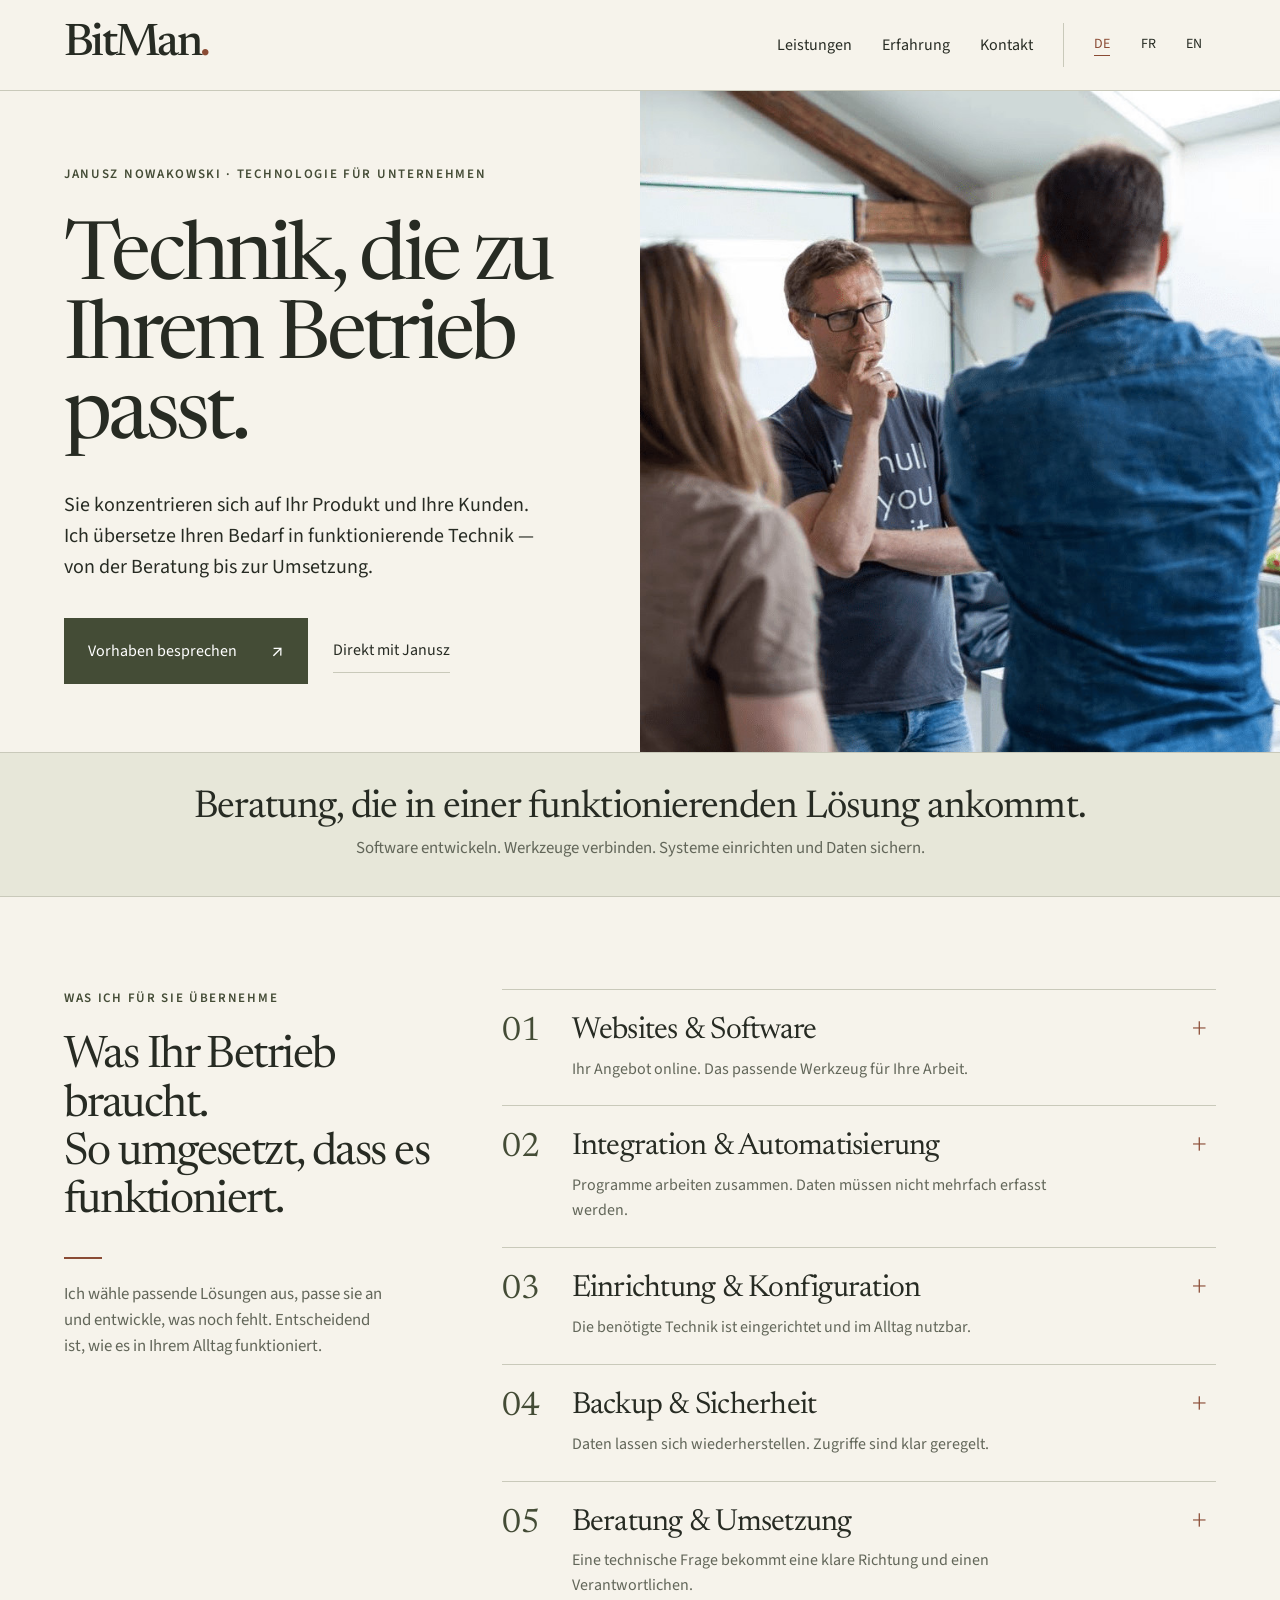
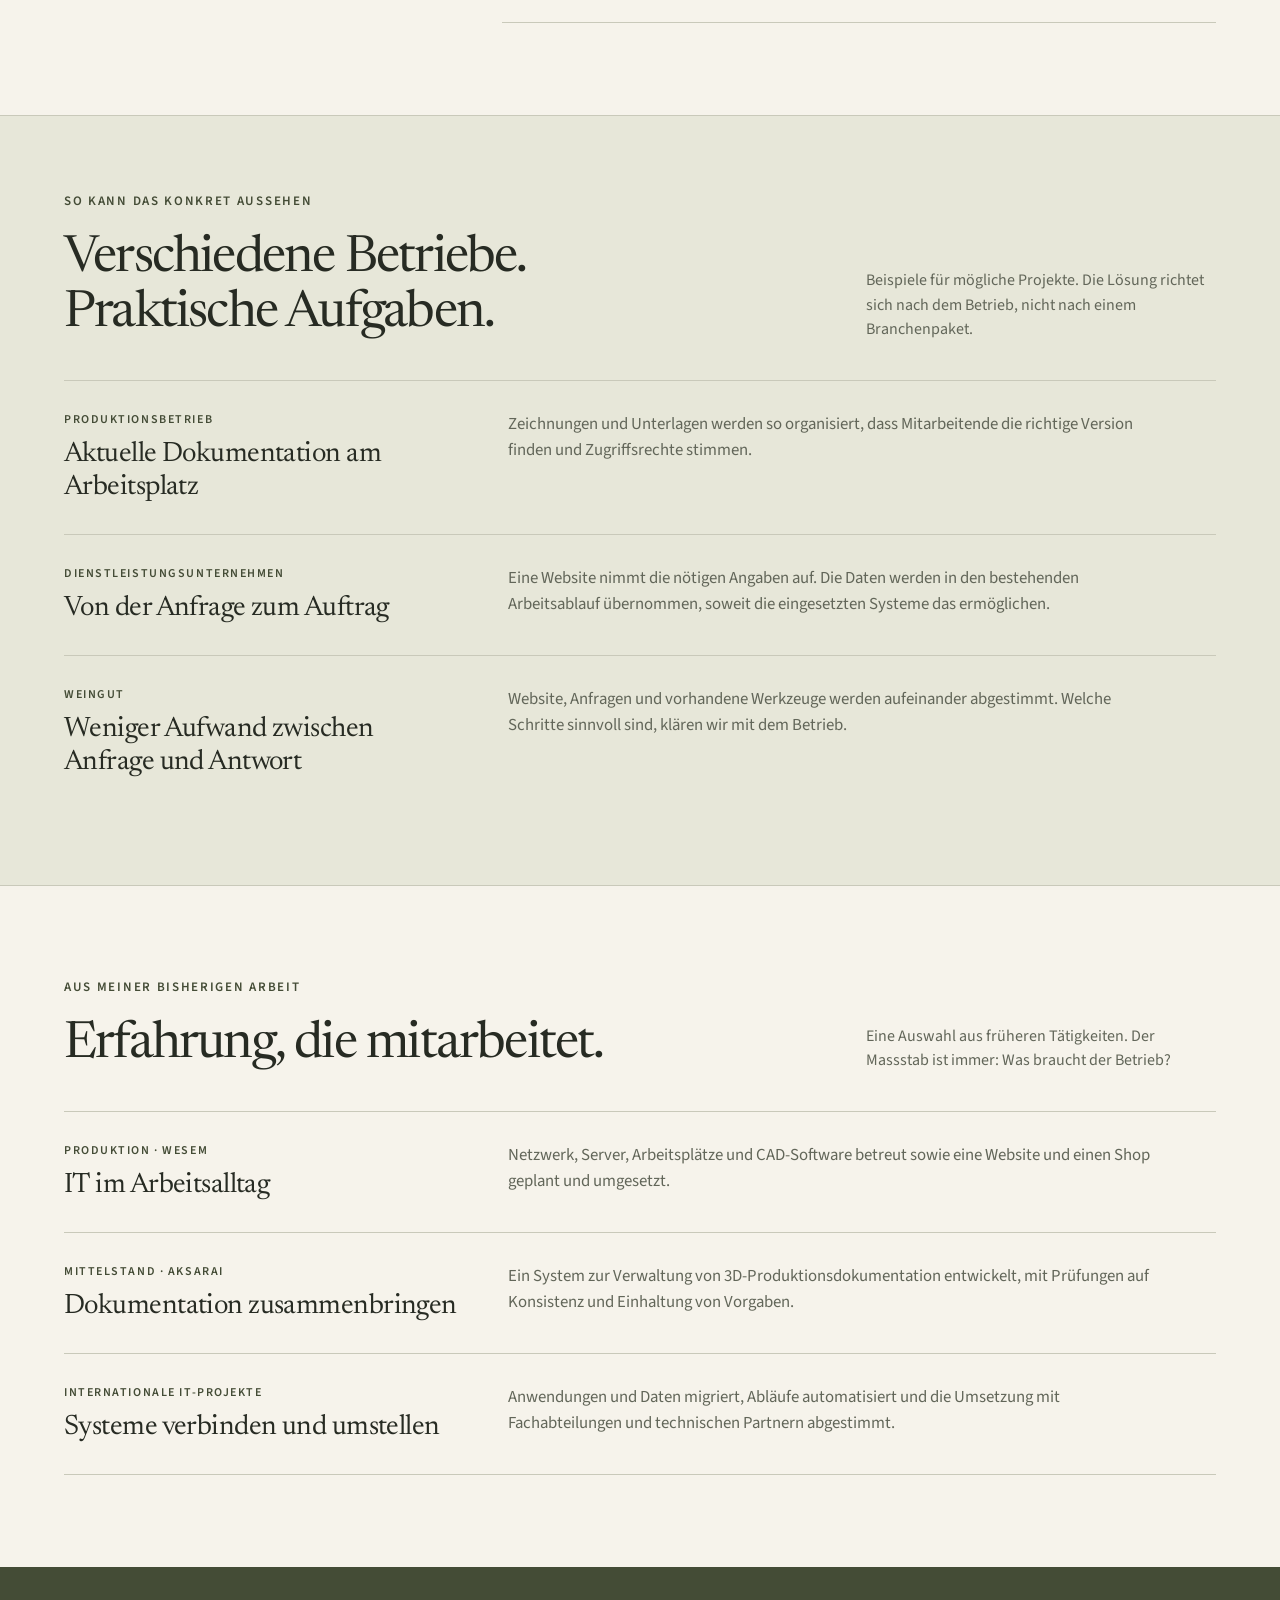
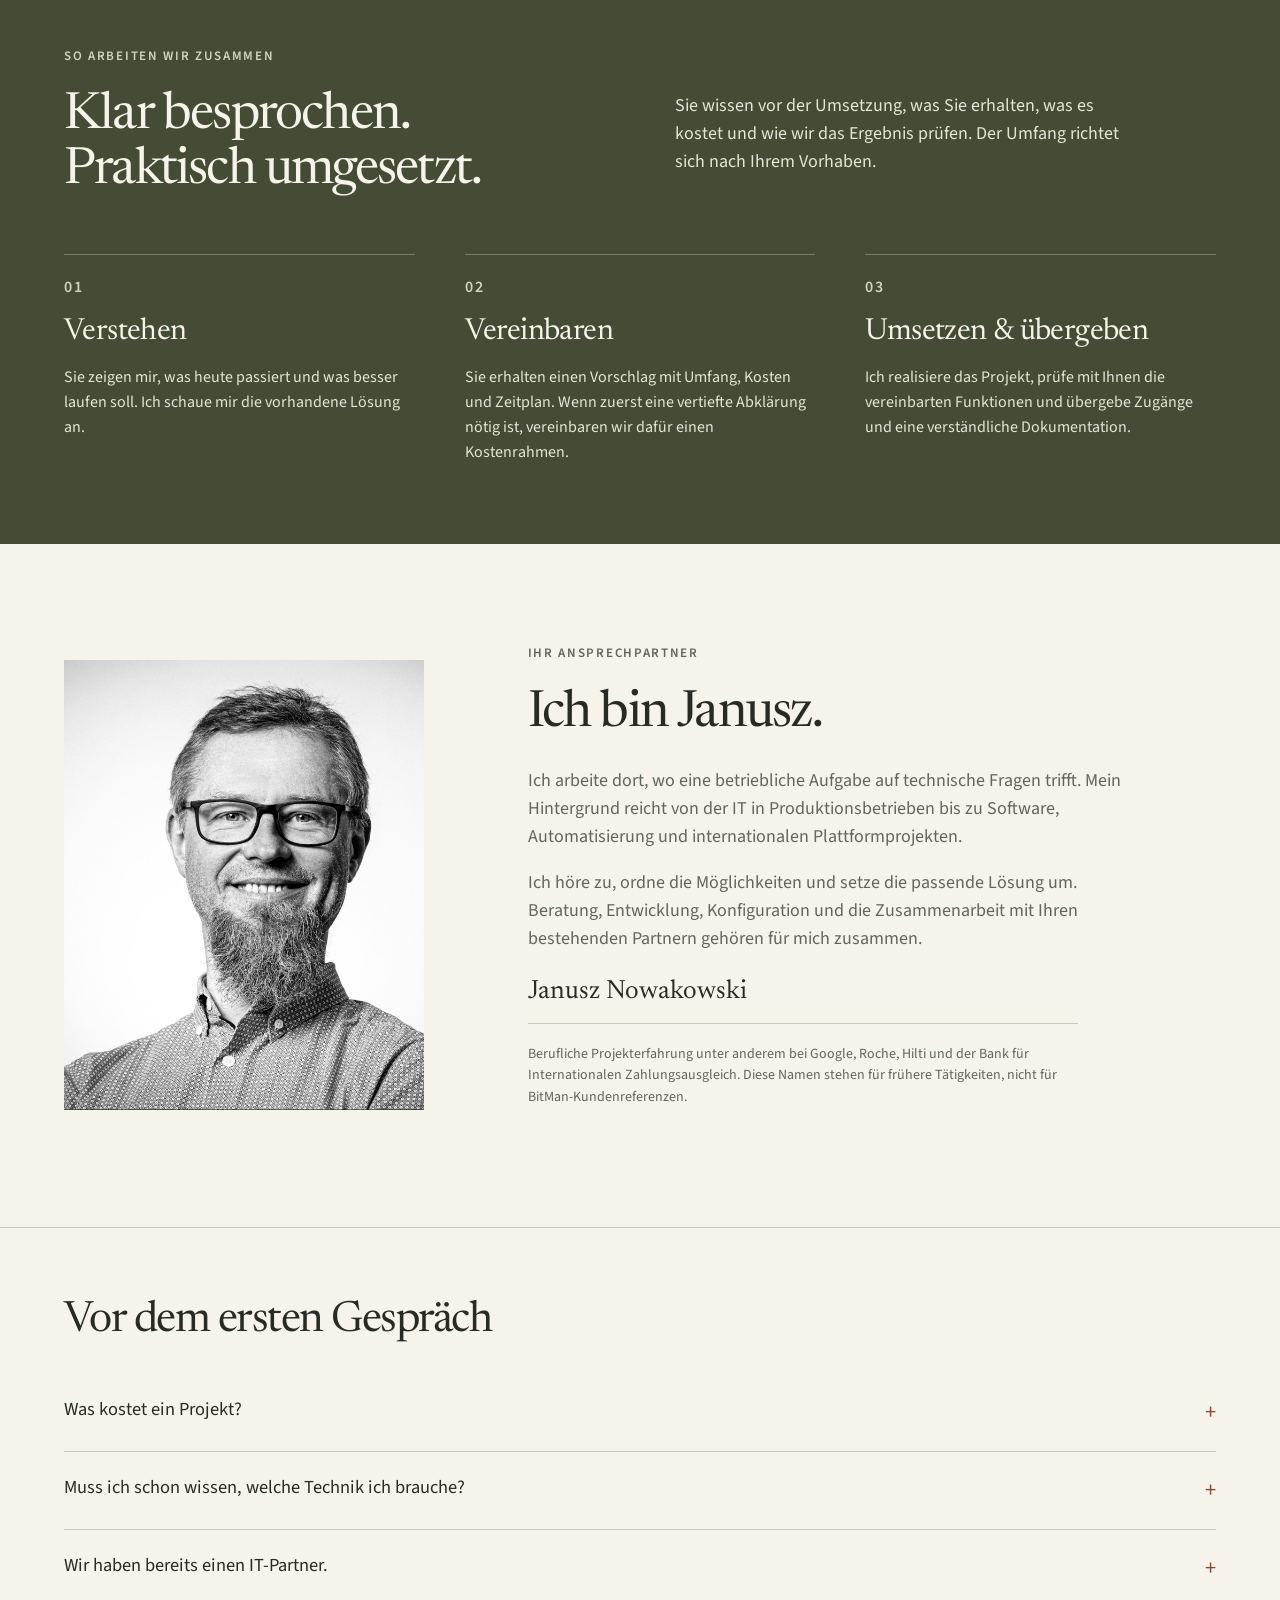
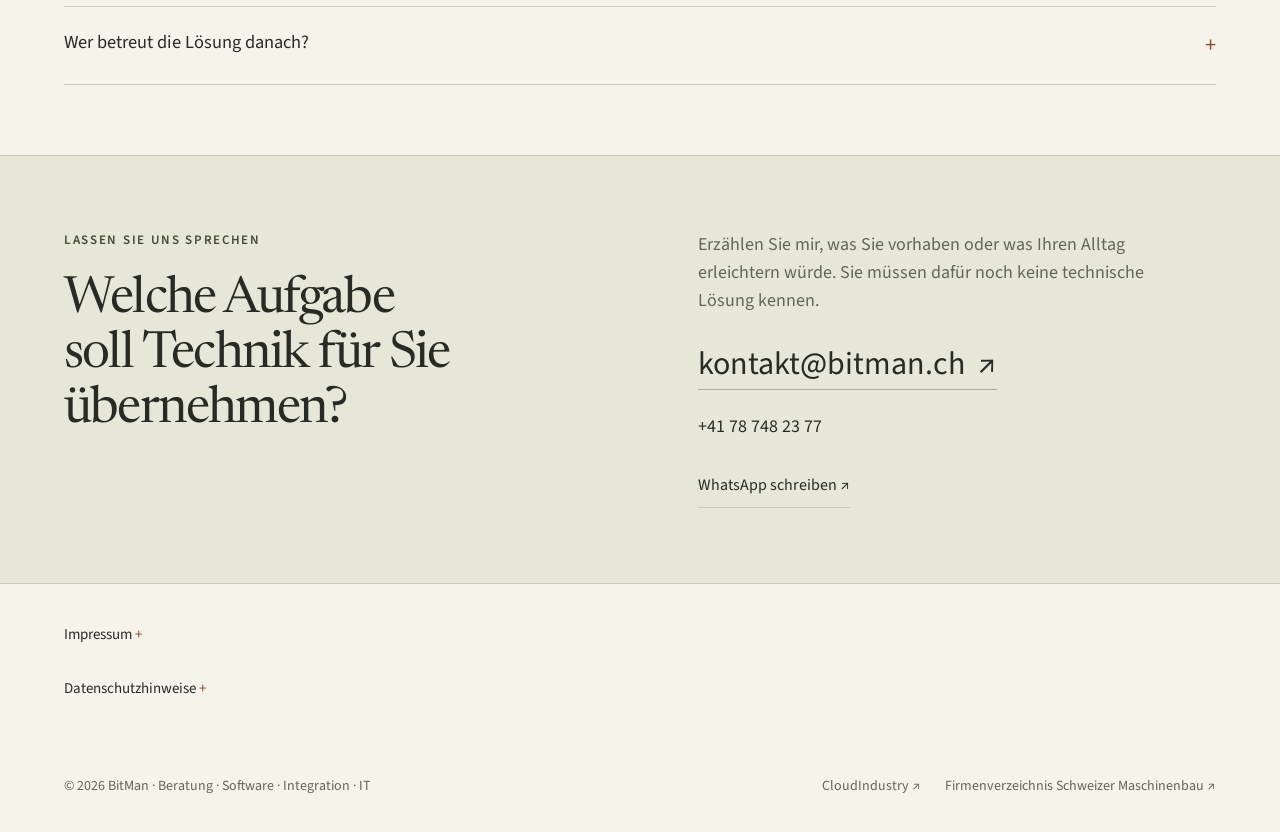
==== commit 25f0c65c: "Replace AI hero illustration with supplied office photograph" ====
--- a/index.html
+++ b/index.html
@@ -11,7 +11,7 @@
 height="0" width="0" style="display:none;visibility:hidden"></iframe></noscript>
 <!-- End Google Tag Manager (noscript) --><a class="skip" href="#main">Zum Inhalt</a><div class="page-shell">
 <header class="site-header"><div class="header-inner wrap"><a class="logo" href="/" aria-label="BitMan — Start">BitMan<span>.</span></a><nav aria-label="Navigation"><a href="#leistungen">Leistungen</a><a class="about-nav" href="#erfahrung">Erfahrung</a><a href="#kontakt">Kontakt</a><div class="languages"><a href="/" lang="de" hreflang="de" aria-label="Deutsch" aria-current="page">DE</a><a href="/fr/" lang="fr" hreflang="fr" aria-label="Français">FR</a><a href="/en/" lang="en" hreflang="en" aria-label="English">EN</a></div></nav></div></header>
-<main id="main"><section class="hero"><div class="hero-copy"><p class="eyebrow">Janusz Nowakowski · Technologie für Unternehmen</p><h1>Technik, die zu<br>Ihrem Betrieb passt.</h1><p class="hero-lead">Sie konzentrieren sich auf Ihr Produkt und Ihre Kunden. Ich übersetze Ihren Bedarf in funktionierende Technik — von der Beratung bis zur Umsetzung.</p><div class="hero-actions"><a class="button" href="#kontakt">Vorhaben besprechen<span class="arrow" aria-hidden="true">↗</span></a><a class="quiet-link" href="#janusz">Direkt mit Janusz</a></div></div><figure class="hero-image"><img src="/assets/workshop.png" width="1536" height="1024" fetchpriority="high" alt="Werkbank mit Metallteilen und einem Laptop mit technischer Zeichnung"><figcaption>Symbolbild · KI-generiert</figcaption></figure></section>
+<main id="main"><section class="hero"><div class="hero-copy"><p class="eyebrow">Janusz Nowakowski · Technologie für Unternehmen</p><h1>Technik, die zu<br>Ihrem Betrieb passt.</h1><p class="hero-lead">Sie konzentrieren sich auf Ihr Produkt und Ihre Kunden. Ich übersetze Ihren Bedarf in funktionierende Technik — von der Beratung bis zur Umsetzung.</p><div class="hero-actions"><a class="button" href="#kontakt">Vorhaben besprechen<span class="arrow" aria-hidden="true">↗</span></a><a class="quiet-link" href="#janusz">Direkt mit Janusz</a></div></div><figure class="hero-image"><img src="/assets/team.jpg" width="1114" height="785" fetchpriority="high" alt="Drei Personen im Gespräch in einem Büro"></figure></section>
 <section class="promise wrap"><h2>Beratung, die in einer funktionierenden Lösung ankommt.</h2><p>Software entwickeln. Werkzeuge verbinden. Systeme einrichten und Daten sichern.</p></section>
 <section class="section-grid wrap" id="leistungen"><div class="section-heading"><p class="eyebrow">Was ich für Sie übernehme</p><h2>Was Ihr Betrieb braucht.<br>So umgesetzt, dass es funktioniert.</h2><span class="short-rule" aria-hidden="true"></span><p>Ich wähle passende Lösungen aus, passe sie an und entwickle, was noch fehlt. Entscheidend ist, wie es in Ihrem Alltag funktioniert.</p></div><div><details class="service"><summary><span class="number">01</span><span><span class="service-title">Websites & Software</span><span class="service-desc">Ihr Angebot online. Das passende Werkzeug für Ihre Arbeit.</span></span><span class="expand" aria-hidden="true">+</span></summary><div class="service-content"><p>Ich entwickle Websites und Anwendungen, die eine konkrete Aufgabe in Ihrem Betrieb übernehmen.</p><ul><li>Websites, Produktkataloge und Kundenportale</li><li>Formulare und kleine interne Anwendungen</li><li>Bestehende Software nutzen, anpassen oder gezielt ergänzen</li></ul><a class="quiet-link" href="mailto:kontakt@bitman.ch?subject=Websites%20%26%20Software">Darüber sprechen &nbsp;↗</a></div></details><details class="service"><summary><span class="number">02</span><span><span class="service-title">Integration & Automatisierung</span><span class="service-desc">Programme arbeiten zusammen. Daten müssen nicht mehrfach erfasst werden.</span></span><span class="expand" aria-hidden="true">+</span></summary><div class="service-content"><p>Ich verbinde vorhandene Werkzeuge und vereinfache wiederkehrende Arbeitsschritte. Wir klären zuerst, welche Schnittstellen verfügbar sind.</p><ul><li>Daten zwischen Anwendungen übertragen</li><li>Wiederkehrende Auswertungen und Aufgaben automatisieren</li><li>Dokumentation und Informationsflüsse zusammenführen</li></ul><a class="quiet-link" href="mailto:kontakt@bitman.ch?subject=Integration%20%26%20Automatisierung">Darüber sprechen &nbsp;↗</a></div></details><details class="service"><summary><span class="number">03</span><span><span class="service-title">Einrichtung & Konfiguration</span><span class="service-desc">Die benötigte Technik ist eingerichtet und im Alltag nutzbar.</span></span><span class="expand" aria-hidden="true">+</span></summary><div class="service-content"><p>Ich bringe Geräte, Programme und Zugänge zusammen und richte sie für die Menschen ein, die damit arbeiten.</p><ul><li>Arbeitsplätze, E-Mail und Unternehmenssoftware</li><li>Netzwerk, WLAN, gemeinsame Dateien und Zugänge</li><li>Migrationen und die Einführung neuer Werkzeuge</li></ul><a class="quiet-link" href="mailto:kontakt@bitman.ch?subject=Einrichtung%20%26%20Konfiguration">Darüber sprechen &nbsp;↗</a></div></details><details class="service"><summary><span class="number">04</span><span><span class="service-title">Backup & Sicherheit</span><span class="service-desc">Daten lassen sich wiederherstellen. Zugriffe sind klar geregelt.</span></span><span class="expand" aria-hidden="true">+</span></summary><div class="service-content"><p>Ich setze passende Schutzmassnahmen um und prüfe die vereinbarten Funktionen gemeinsam mit Ihnen.</p><ul><li>Datensicherung und Wiederherstellung einrichten und testen</li><li>Benutzerrechte, Mehrfaktor-Anmeldung und sichere Zugänge</li><li>Updates, Verantwortlichkeiten und Dokumentation organisieren</li></ul><a class="quiet-link" href="mailto:kontakt@bitman.ch?subject=Backup%20%26%20Sicherheit">Darüber sprechen &nbsp;↗</a></div></details><details class="service"><summary><span class="number">05</span><span><span class="service-title">Beratung & Umsetzung</span><span class="service-desc">Eine technische Frage bekommt eine klare Richtung und einen Verantwortlichen.</span></span><span class="expand" aria-hidden="true">+</span></summary><div class="service-content"><p>Ich schaue auf Ihren Betrieb, bespreche Möglichkeiten und Aufwand und begleite die gewählte Lösung bis zur Übergabe.</p><ul><li>Bedarf klären und Lösungen unabhängig vergleichen</li><li>Lieferanten und bestehende IT-Partner einbeziehen</li><li>Umsetzung, Funktionsprüfung und Einführung koordinieren</li></ul><a class="quiet-link" href="mailto:kontakt@bitman.ch?subject=Beratung%20%26%20Umsetzung">Darüber sprechen &nbsp;↗</a></div></details></div></section>
 <section class="applications wrap"><div class="evidence-heading"><div><p class="eyebrow">So kann das konkret aussehen</p><h2>Verschiedene Betriebe.<br>Praktische Aufgaben.</h2></div><p>Beispiele für mögliche Projekte. Die Lösung richtet sich nach dem Betrieb, nicht nach einem Branchenpaket.</p></div><div class="evidence-list"><article class="evidence-row"><div><p class="eyebrow">Produktionsbetrieb</p><h3>Aktuelle Dokumentation am Arbeitsplatz</h3></div><p>Zeichnungen und Unterlagen werden so organisiert, dass Mitarbeitende die richtige Version finden und Zugriffsrechte stimmen.</p></article><article class="evidence-row"><div><p class="eyebrow">Dienstleistungsunternehmen</p><h3>Von der Anfrage zum Auftrag</h3></div><p>Eine Website nimmt die nötigen Angaben auf. Die Daten werden in den bestehenden Arbeitsablauf übernommen, soweit die eingesetzten Systeme das ermöglichen.</p></article><article class="evidence-row"><div><p class="eyebrow">Weingut</p><h3>Weniger Aufwand zwischen Anfrage und Antwort</h3></div><p>Website, Anfragen und vorhandene Werkzeuge werden aufeinander abgestimmt. Welche Schritte sinnvoll sind, klären wir mit dem Betrieb.</p></article></div></section>
@@ -20,4 +20,4 @@
 <section class="person wrap" id="janusz"><figure class="portrait"><img loading="lazy" src="/assets/janusz.jpg" width="1663" height="1500" alt="Janusz Nowakowski"></figure><div class="person-copy"><p class="eyebrow">Ihr Ansprechpartner</p><h2>Ich bin Janusz.</h2><p>Ich arbeite dort, wo eine betriebliche Aufgabe auf technische Fragen trifft. Mein Hintergrund reicht von der IT in Produktionsbetrieben bis zu Software, Automatisierung und internationalen Plattformprojekten.</p><p>Ich höre zu, ordne die Möglichkeiten und setze die passende Lösung um. Beratung, Entwicklung, Konfiguration und die Zusammenarbeit mit Ihren bestehenden Partnern gehören für mich zusammen.</p><p class="signature">Janusz Nowakowski</p><p class="background">Berufliche Projekterfahrung unter anderem bei Google, Roche, Hilti und der Bank für Internationalen Zahlungsausgleich. Diese Namen stehen für frühere Tätigkeiten, nicht für BitMan-Kundenreferenzen.</p></div></section>
 <section class="faq wrap"><h2>Vor dem ersten Gespräch</h2><details><summary>Was kostet ein Projekt?</summary><p>Das hängt vom Ziel, den vorhandenen Systemen und dem vereinbarten Umfang ab. Nach einer ersten Klärung erhalten Sie eine Offerte. Hardware, Lizenzen und laufende Kosten werden separat ausgewiesen.</p></details><details><summary>Muss ich schon wissen, welche Technik ich brauche?</summary><p>Nein. Beschreiben Sie, was Sie erreichen möchten oder wie ein Ablauf heute funktioniert. Ich helfe Ihnen, die passende Lösung und einen sinnvollen Umfang zu finden.</p></details><details><summary>Wir haben bereits einen IT-Partner.</summary><p>Das passt. Ich kann ein bestimmtes Projekt übernehmen und mich mit Ihrem Partner abstimmen. Zuständigkeiten und Übergabe klären wir gemeinsam.</p></details><details><summary>Wer betreut die Lösung danach?</summary><p>Wir vereinbaren vor dem Start, wer nach der Übergabe zuständig ist. Zugänge und Dokumentation bleiben bei Ihnen. Weitere Arbeiten können Sie bei Bedarf separat beauftragen.</p></details></section>
 <section class="contact wrap" id="kontakt"><div><p class="eyebrow">Lassen Sie uns sprechen</p><h2>Welche Aufgabe<br>soll Technik für Sie übernehmen?</h2></div><div class="contact-copy"><p>Erzählen Sie mir, was Sie vorhaben oder was Ihren Alltag erleichtern würde. Sie müssen dafür noch keine technische Lösung kennen.</p><div class="contact-links"><a class="email" href="mailto:kontakt@bitman.ch?subject=Mein%20Vorhaben%20%E2%80%94%20BitMan">kontakt@bitman.ch &nbsp;↗</a><a href="tel:+41787482377" aria-label="Anrufen +41 78 748 23 77">+41 78 748 23 77</a><div class="contact-options"><a class="quiet-link" href="https://wa.me/41787482377">WhatsApp schreiben ↗</a></div></div></div></section></main>
-<section class="legal wrap"><details><summary>Impressum</summary><p>CloudIndustry · Janusz Nowakowski · 3000 Bern, Schweiz<br><a href="mailto:kontakt@bitman.ch">kontakt@bitman.ch</a> · <a href="tel:+41787482377">+41 78 748 23 77</a></p></details><details><summary>Datenschutzhinweise</summary><p>Diese Website wird bei Vercel gehostet und lädt Schriftarten von Google Fonts. Dabei werden technische Verbindungsdaten an die jeweiligen Anbieter übermittelt. Für die Besuchsanalyse wird Google Tag Manager verwendet; der konfigurierte Container bindet Google Analytics und Matomo ein. Wenn Sie per E-Mail Kontakt aufnehmen, werden Ihre Angaben zur Bearbeitung Ihrer Anfrage verwendet. Telefon- und WhatsApp-Links öffnen den jeweiligen Dienst. Fragen zum Datenschutz richten Sie bitte an kontakt@bitman.ch.</p></details></section><footer class="footer wrap"><p>© 2026 BitMan · Beratung · Software · Integration · IT</p><div class="related"><a href="https://cloudindustry.ch/">CloudIndustry ↗</a><a href="https://cloudindustry.ch/karte/">Firmenverzeichnis Schweizer Maschinenbau ↗</a></div></footer></div></body></html>+<section class="legal wrap"><details><summary>Impressum</summary><p>CloudIndustry · Janusz Nowakowski · 3000 Bern, Schweiz<br><a href="mailto:kontakt@bitman.ch">kontakt@bitman.ch</a> · <a href="tel:+41787482377">+41 78 748 23 77</a></p></details><details><summary>Datenschutzhinweise</summary><p>Diese Website wird bei Cloudflare gehostet und lädt Schriftarten von Google Fonts. Dabei werden technische Verbindungsdaten an die jeweiligen Anbieter übermittelt. Für die Besuchsanalyse wird Google Tag Manager verwendet; der konfigurierte Container bindet Google Analytics und Matomo ein. Wenn Sie per E-Mail Kontakt aufnehmen, werden Ihre Angaben zur Bearbeitung Ihrer Anfrage verwendet. Telefon- und WhatsApp-Links öffnen den jeweiligen Dienst. Fragen zum Datenschutz richten Sie bitte an kontakt@bitman.ch.</p></details></section><footer class="footer wrap"><p>© 2026 BitMan · Beratung · Software · Integration · IT</p><div class="related"><a href="https://cloudindustry.ch/">CloudIndustry ↗</a><a href="https://cloudindustry.ch/karte/">Firmenverzeichnis Schweizer Maschinenbau ↗</a></div></footer></div></body></html>
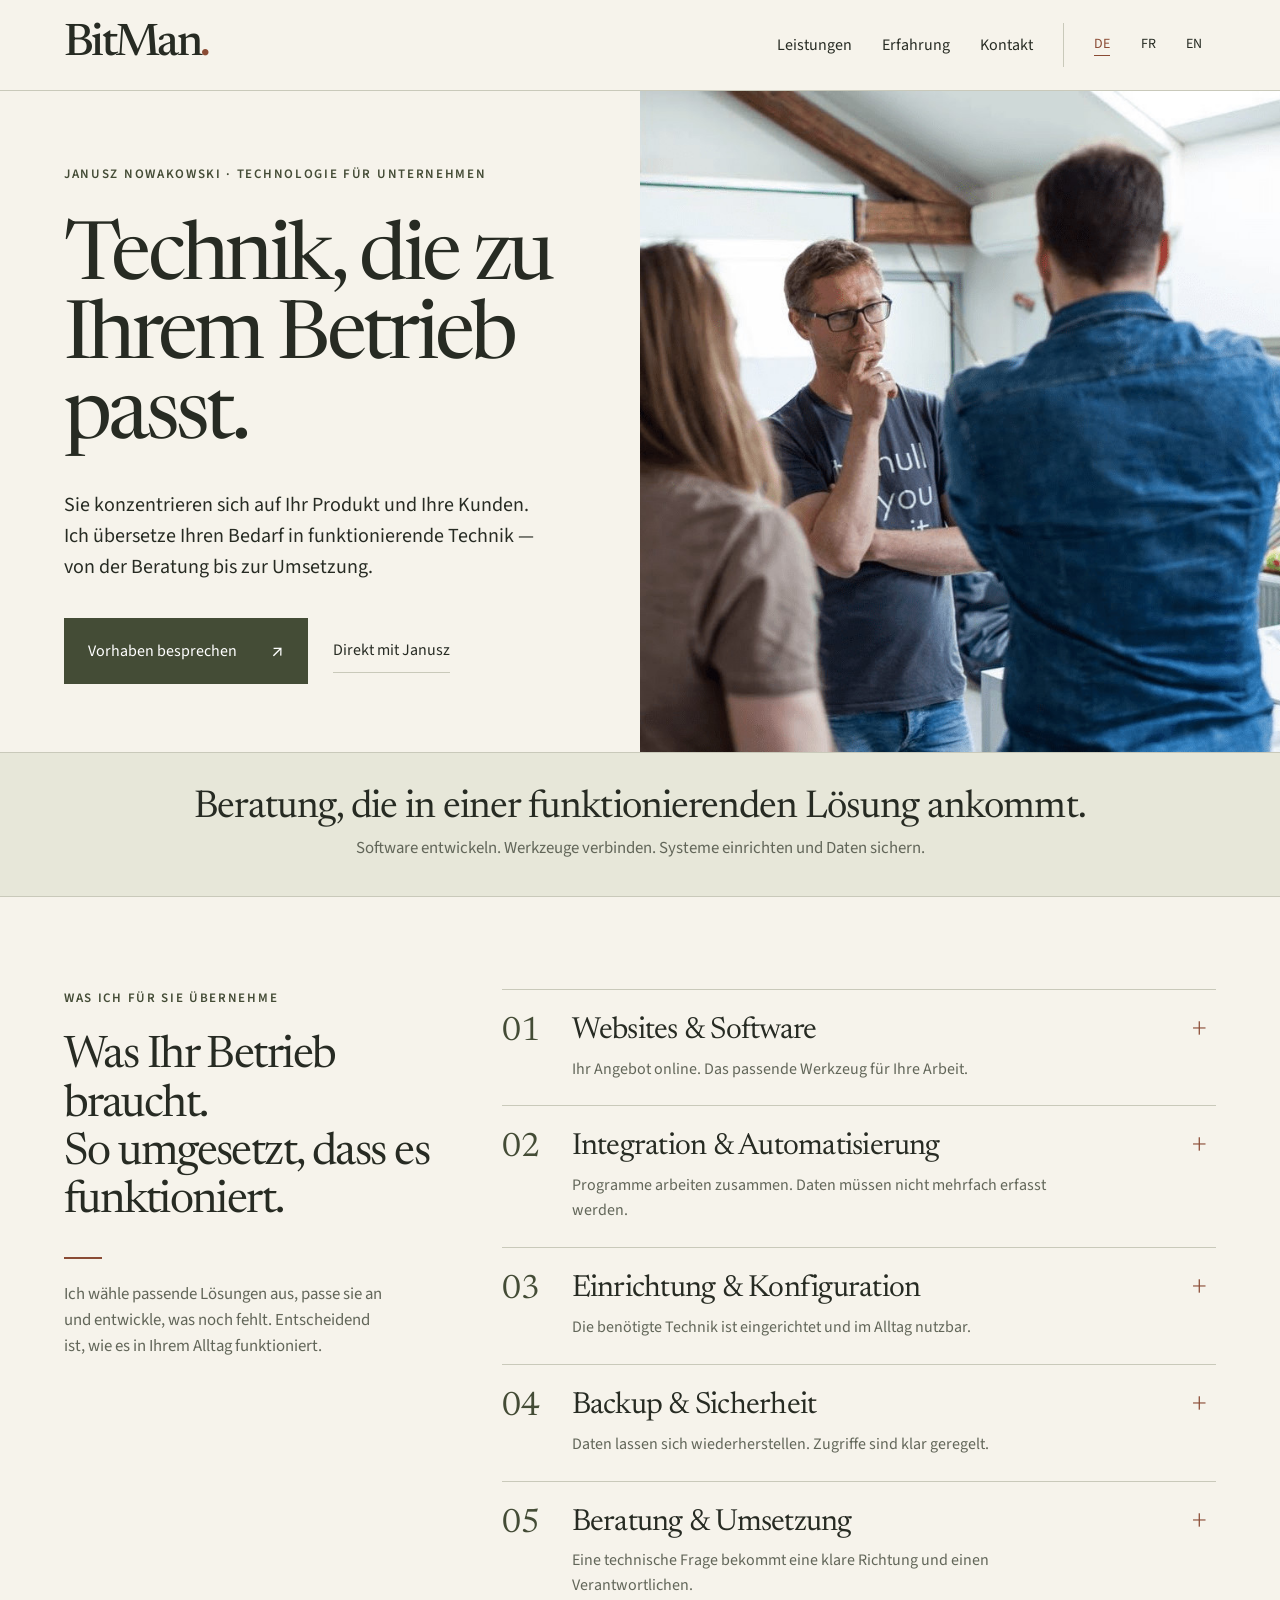
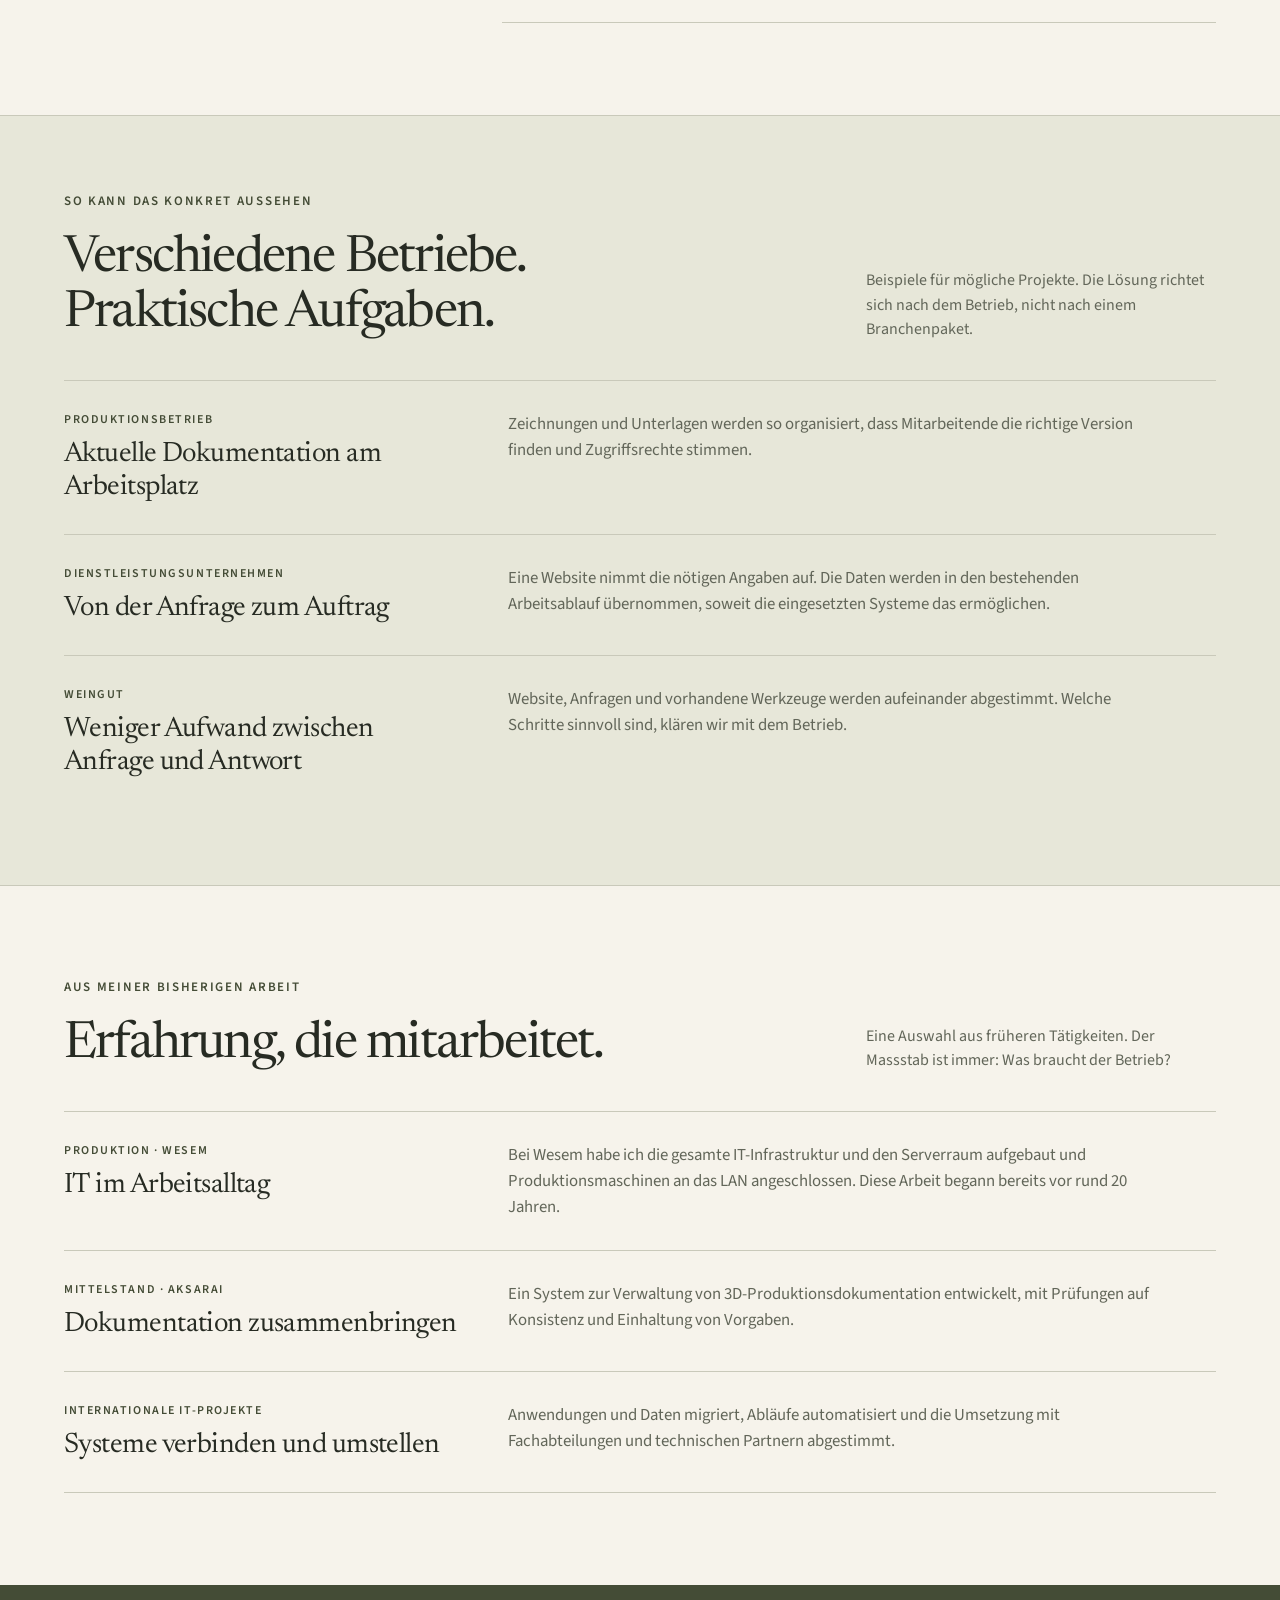
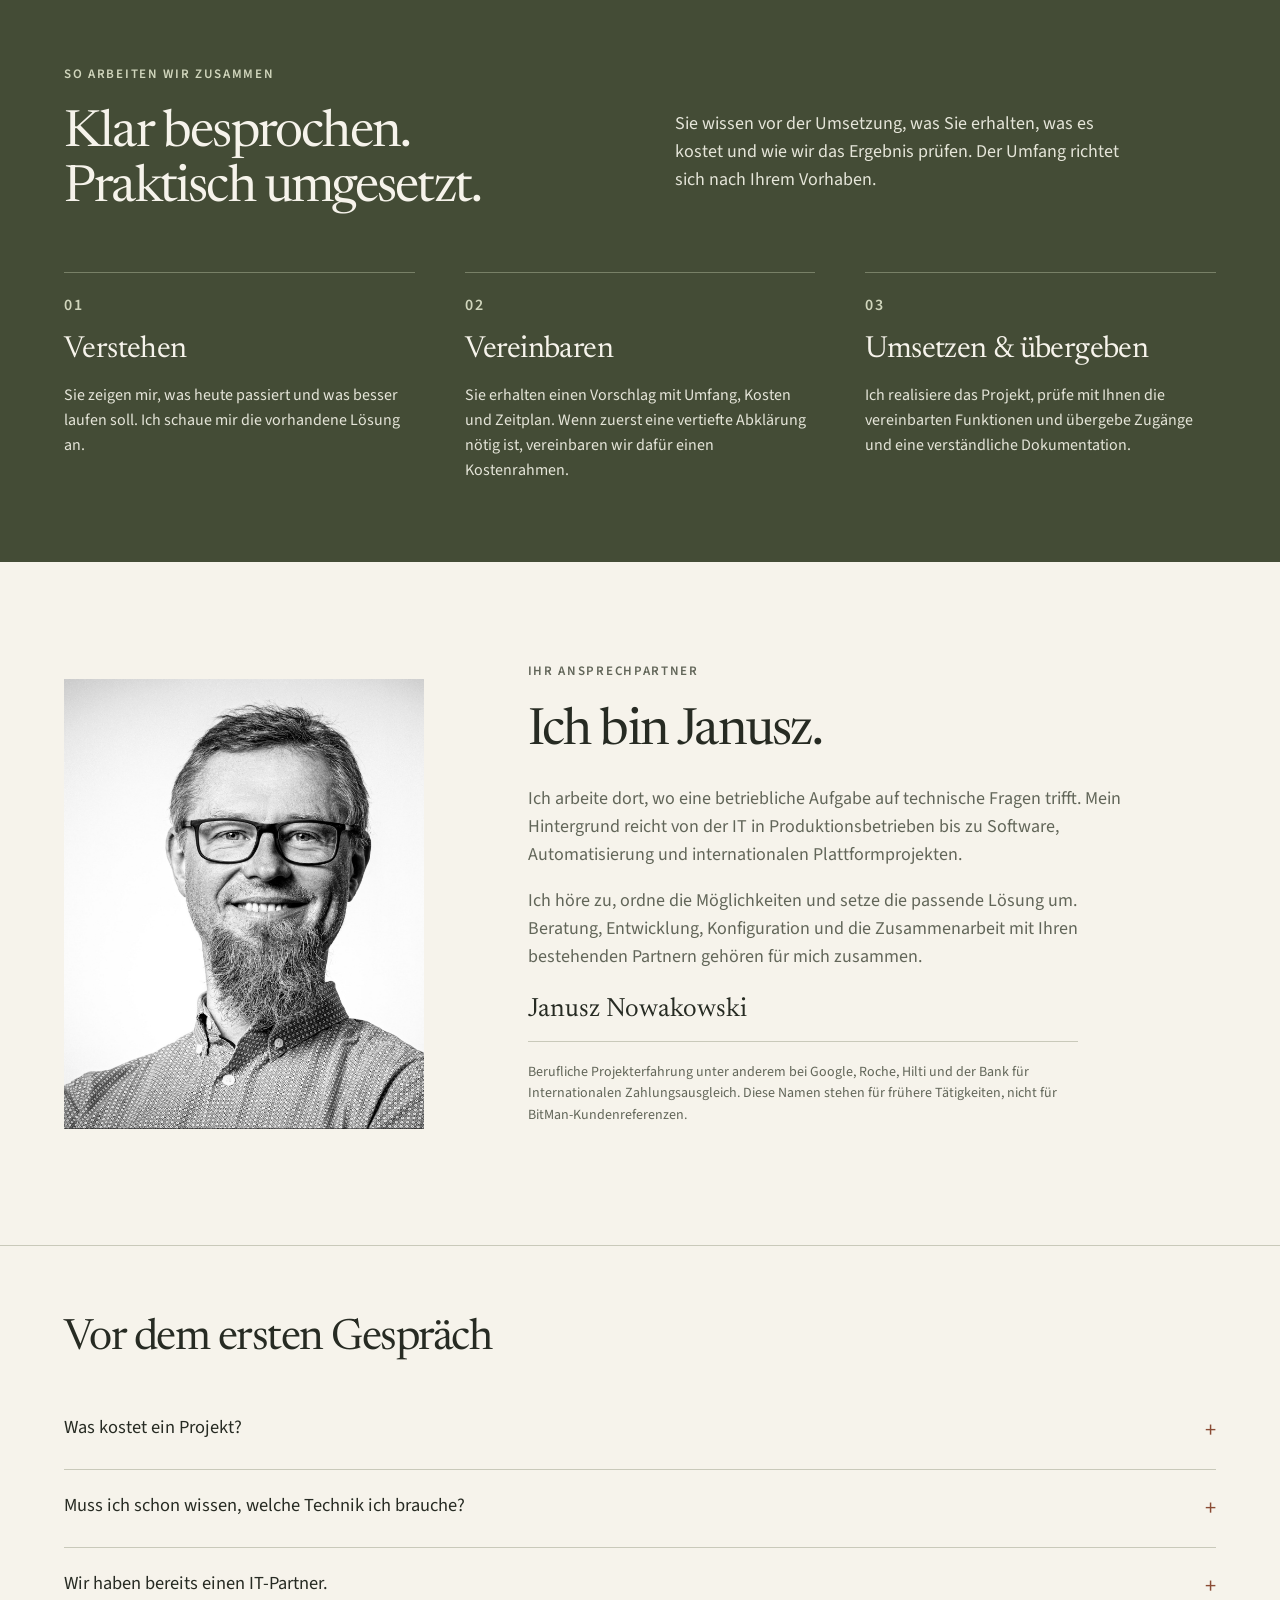
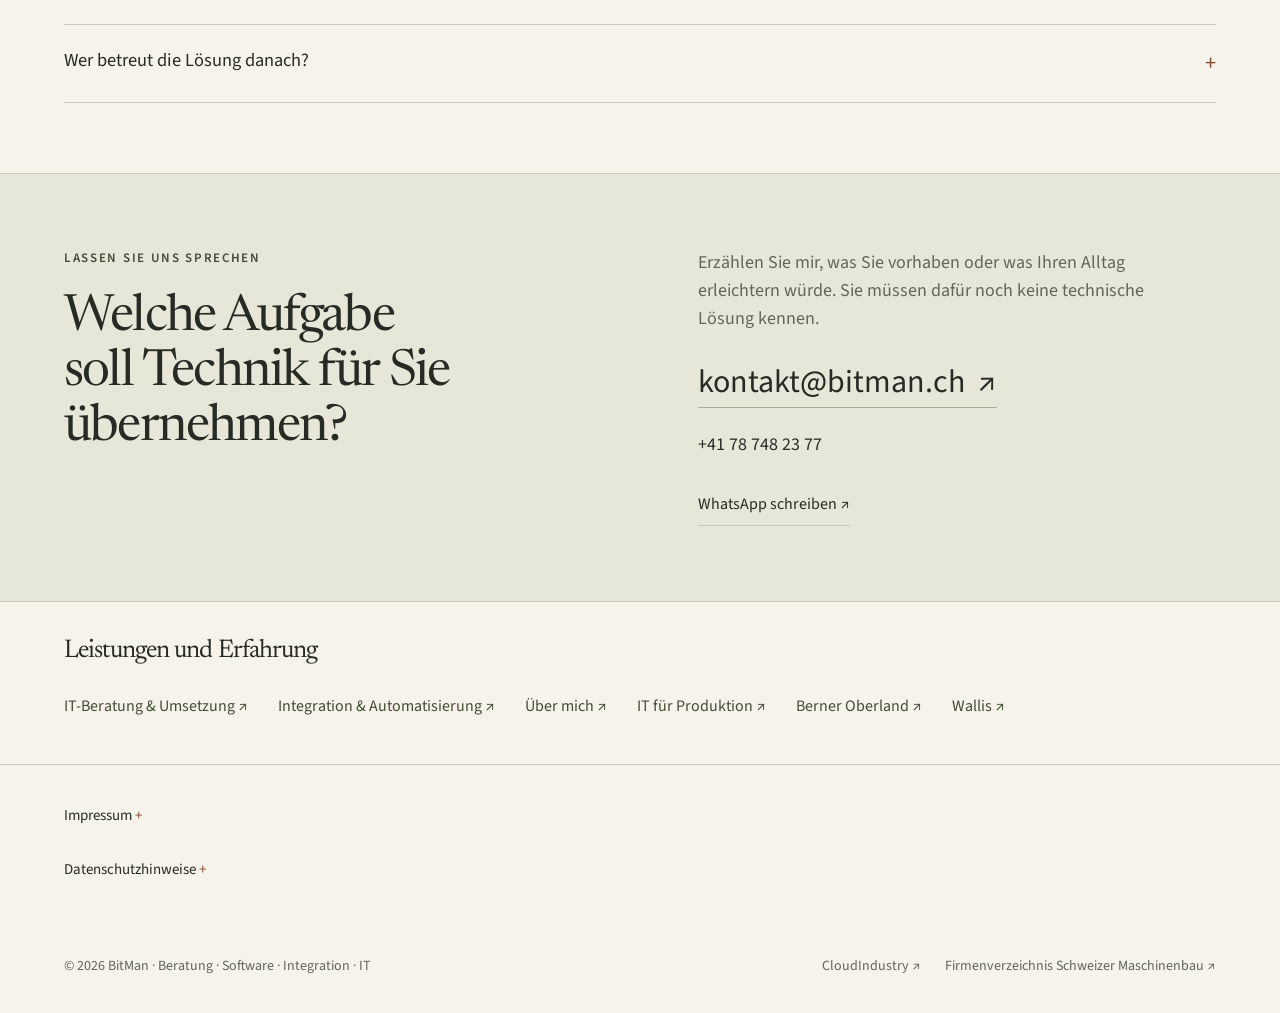
==== commit 60c419c2: "Restore SEO links and contact measurement; add multilingual service pages" ====
--- a/index.html
+++ b/index.html
@@ -1,11 +1,11 @@
 <!doctype html>
-<html lang="de-CH"><head><meta charset="utf-8"><meta name="viewport" content="width=device-width, initial-scale=1"><meta name="robots" content="index,follow"><title>BitMan — Beratung, Software und IT für Ihren Betrieb</title><meta name="description" content="Von der betrieblichen Aufgabe zur funktionierenden Technik: Beratung, Websites, Software, Integration, Konfiguration, Backup und Sicherheit. Mit Janusz Nowakowski."><meta name="theme-color" content="#f6f3eb"><link rel="stylesheet" href="/style.css"><link rel="icon" href="/favicon.svg" type="image/svg+xml"><link rel="canonical" href="https://bitman.ch/"><link rel="alternate" hreflang="de" href="https://bitman.ch/"><link rel="alternate" hreflang="fr" href="https://bitman.ch/fr/"><link rel="alternate" hreflang="en" href="https://bitman.ch/en/"><link rel="alternate" hreflang="x-default" href="https://bitman.ch/"><meta property="og:type" content="website"><meta property="og:site_name" content="BitMan"><meta property="og:title" content="BitMan — Beratung, Software und IT für Ihren Betrieb"><meta property="og:description" content="Von der betrieblichen Aufgabe zur funktionierenden Technik: Beratung, Websites, Software, Integration, Konfiguration, Backup und Sicherheit. Mit Janusz Nowakowski."><meta property="og:url" content="https://bitman.ch/"><meta property="og:image" content="https://bitman.ch/img/logo.png"><meta name="twitter:card" content="summary"><meta name="twitter:title" content="BitMan — Beratung, Software und IT für Ihren Betrieb"><meta name="twitter:description" content="Von der betrieblichen Aufgabe zur funktionierenden Technik: Beratung, Websites, Software, Integration, Konfiguration, Backup und Sicherheit. Mit Janusz Nowakowski."><meta name="twitter:image" content="https://bitman.ch/img/logo.png"><!-- Google Tag Manager -->
+<html lang="de-CH"><head><meta charset="utf-8"><meta name="viewport" content="width=device-width, initial-scale=1"><meta name="robots" content="index,follow"><title>IT-Beratung, Software & Integration in Bern | Janusz Nowakowski · BitMan</title><meta name="description" content="Von der betrieblichen Aufgabe zur funktionierenden Technik: Beratung, Websites, Software, Integration, Konfiguration, Backup und Sicherheit. Mit Janusz Nowakowski."><meta name="theme-color" content="#f6f3eb"><link rel="stylesheet" href="/style.css"><link rel="icon" href="/favicon.svg" type="image/svg+xml"><link rel="canonical" href="https://bitman.ch/"><link rel="alternate" hreflang="de" href="https://bitman.ch/"><link rel="alternate" hreflang="fr" href="https://bitman.ch/fr/"><link rel="alternate" hreflang="en" href="https://bitman.ch/en/"><link rel="alternate" hreflang="x-default" href="https://bitman.ch/"><meta property="og:type" content="website"><meta property="og:site_name" content="BitMan"><meta property="og:title" content="IT-Beratung, Software & Integration in Bern | Janusz Nowakowski · BitMan"><meta property="og:description" content="Von der betrieblichen Aufgabe zur funktionierenden Technik: Beratung, Websites, Software, Integration, Konfiguration, Backup und Sicherheit. Mit Janusz Nowakowski."><meta property="og:url" content="https://bitman.ch/"><meta property="og:image" content="https://bitman.ch/img/logo.png"><meta name="twitter:card" content="summary"><meta name="twitter:title" content="IT-Beratung, Software & Integration in Bern | Janusz Nowakowski · BitMan"><meta name="twitter:description" content="Von der betrieblichen Aufgabe zur funktionierenden Technik: Beratung, Websites, Software, Integration, Konfiguration, Backup und Sicherheit. Mit Janusz Nowakowski."><meta name="twitter:image" content="https://bitman.ch/img/logo.png"><!-- Google Tag Manager -->
     <script>(function(w,d,s,l,i){w[l]=w[l]||[];w[l].push({'gtm.start':
     new Date().getTime(),event:'gtm.js'});var f=d.getElementsByTagName(s)[0],
     j=d.createElement(s),dl=l!='dataLayer'?'&l='+l:'';j.async=true;j.src=
     'https://www.googletagmanager.com/gtm.js?id='+i+dl;f.parentNode.insertBefore(j,f);
     })(window,document,'script','dataLayer','GTM-TLLQVV7Z');</script>
-    <!-- End Google Tag Manager --></head>
+    <!-- End Google Tag Manager --><script type="application/ld+json">{"@context": "https://schema.org", "@graph": [{"@type": "Organization", "@id": "https://bitman.ch/#organization", "name": "BitMan", "url": "https://bitman.ch/", "email": "kontakt@bitman.ch", "telephone": "+41787482377", "founder": {"@id": "https://bitman.ch/#janusz"}}, {"@type": "Person", "@id": "https://bitman.ch/#janusz", "name": "Janusz Nowakowski", "url": "https://bitman.ch/ueber-mich/", "sameAs": ["https://www.linkedin.com/in/nowakowskijanusz/", "https://github.com/jnowakowski"]}]}</script></head>
 <body class="business"><!-- Google Tag Manager (noscript) -->
 <noscript><iframe src="https://www.googletagmanager.com/ns.html?id=GTM-TLLQVV7Z"
 height="0" width="0" style="display:none;visibility:hidden"></iframe></noscript>
@@ -13,11 +13,11 @@
 <header class="site-header"><div class="header-inner wrap"><a class="logo" href="/" aria-label="BitMan — Start">BitMan<span>.</span></a><nav aria-label="Navigation"><a href="#leistungen">Leistungen</a><a class="about-nav" href="#erfahrung">Erfahrung</a><a href="#kontakt">Kontakt</a><div class="languages"><a href="/" lang="de" hreflang="de" aria-label="Deutsch" aria-current="page">DE</a><a href="/fr/" lang="fr" hreflang="fr" aria-label="Français">FR</a><a href="/en/" lang="en" hreflang="en" aria-label="English">EN</a></div></nav></div></header>
 <main id="main"><section class="hero"><div class="hero-copy"><p class="eyebrow">Janusz Nowakowski · Technologie für Unternehmen</p><h1>Technik, die zu<br>Ihrem Betrieb passt.</h1><p class="hero-lead">Sie konzentrieren sich auf Ihr Produkt und Ihre Kunden. Ich übersetze Ihren Bedarf in funktionierende Technik — von der Beratung bis zur Umsetzung.</p><div class="hero-actions"><a class="button" href="#kontakt">Vorhaben besprechen<span class="arrow" aria-hidden="true">↗</span></a><a class="quiet-link" href="#janusz">Direkt mit Janusz</a></div></div><figure class="hero-image"><img src="/assets/team.jpg" width="1114" height="785" fetchpriority="high" alt="Drei Personen im Gespräch in einem Büro"></figure></section>
 <section class="promise wrap"><h2>Beratung, die in einer funktionierenden Lösung ankommt.</h2><p>Software entwickeln. Werkzeuge verbinden. Systeme einrichten und Daten sichern.</p></section>
-<section class="section-grid wrap" id="leistungen"><div class="section-heading"><p class="eyebrow">Was ich für Sie übernehme</p><h2>Was Ihr Betrieb braucht.<br>So umgesetzt, dass es funktioniert.</h2><span class="short-rule" aria-hidden="true"></span><p>Ich wähle passende Lösungen aus, passe sie an und entwickle, was noch fehlt. Entscheidend ist, wie es in Ihrem Alltag funktioniert.</p></div><div><details class="service"><summary><span class="number">01</span><span><span class="service-title">Websites & Software</span><span class="service-desc">Ihr Angebot online. Das passende Werkzeug für Ihre Arbeit.</span></span><span class="expand" aria-hidden="true">+</span></summary><div class="service-content"><p>Ich entwickle Websites und Anwendungen, die eine konkrete Aufgabe in Ihrem Betrieb übernehmen.</p><ul><li>Websites, Produktkataloge und Kundenportale</li><li>Formulare und kleine interne Anwendungen</li><li>Bestehende Software nutzen, anpassen oder gezielt ergänzen</li></ul><a class="quiet-link" href="mailto:kontakt@bitman.ch?subject=Websites%20%26%20Software">Darüber sprechen &nbsp;↗</a></div></details><details class="service"><summary><span class="number">02</span><span><span class="service-title">Integration & Automatisierung</span><span class="service-desc">Programme arbeiten zusammen. Daten müssen nicht mehrfach erfasst werden.</span></span><span class="expand" aria-hidden="true">+</span></summary><div class="service-content"><p>Ich verbinde vorhandene Werkzeuge und vereinfache wiederkehrende Arbeitsschritte. Wir klären zuerst, welche Schnittstellen verfügbar sind.</p><ul><li>Daten zwischen Anwendungen übertragen</li><li>Wiederkehrende Auswertungen und Aufgaben automatisieren</li><li>Dokumentation und Informationsflüsse zusammenführen</li></ul><a class="quiet-link" href="mailto:kontakt@bitman.ch?subject=Integration%20%26%20Automatisierung">Darüber sprechen &nbsp;↗</a></div></details><details class="service"><summary><span class="number">03</span><span><span class="service-title">Einrichtung & Konfiguration</span><span class="service-desc">Die benötigte Technik ist eingerichtet und im Alltag nutzbar.</span></span><span class="expand" aria-hidden="true">+</span></summary><div class="service-content"><p>Ich bringe Geräte, Programme und Zugänge zusammen und richte sie für die Menschen ein, die damit arbeiten.</p><ul><li>Arbeitsplätze, E-Mail und Unternehmenssoftware</li><li>Netzwerk, WLAN, gemeinsame Dateien und Zugänge</li><li>Migrationen und die Einführung neuer Werkzeuge</li></ul><a class="quiet-link" href="mailto:kontakt@bitman.ch?subject=Einrichtung%20%26%20Konfiguration">Darüber sprechen &nbsp;↗</a></div></details><details class="service"><summary><span class="number">04</span><span><span class="service-title">Backup & Sicherheit</span><span class="service-desc">Daten lassen sich wiederherstellen. Zugriffe sind klar geregelt.</span></span><span class="expand" aria-hidden="true">+</span></summary><div class="service-content"><p>Ich setze passende Schutzmassnahmen um und prüfe die vereinbarten Funktionen gemeinsam mit Ihnen.</p><ul><li>Datensicherung und Wiederherstellung einrichten und testen</li><li>Benutzerrechte, Mehrfaktor-Anmeldung und sichere Zugänge</li><li>Updates, Verantwortlichkeiten und Dokumentation organisieren</li></ul><a class="quiet-link" href="mailto:kontakt@bitman.ch?subject=Backup%20%26%20Sicherheit">Darüber sprechen &nbsp;↗</a></div></details><details class="service"><summary><span class="number">05</span><span><span class="service-title">Beratung & Umsetzung</span><span class="service-desc">Eine technische Frage bekommt eine klare Richtung und einen Verantwortlichen.</span></span><span class="expand" aria-hidden="true">+</span></summary><div class="service-content"><p>Ich schaue auf Ihren Betrieb, bespreche Möglichkeiten und Aufwand und begleite die gewählte Lösung bis zur Übergabe.</p><ul><li>Bedarf klären und Lösungen unabhängig vergleichen</li><li>Lieferanten und bestehende IT-Partner einbeziehen</li><li>Umsetzung, Funktionsprüfung und Einführung koordinieren</li></ul><a class="quiet-link" href="mailto:kontakt@bitman.ch?subject=Beratung%20%26%20Umsetzung">Darüber sprechen &nbsp;↗</a></div></details></div></section>
+<section class="section-grid wrap" id="leistungen"><div class="section-heading"><p class="eyebrow">Was ich für Sie übernehme</p><h2>Was Ihr Betrieb braucht.<br>So umgesetzt, dass es funktioniert.</h2><span class="short-rule" aria-hidden="true"></span><p>Ich wähle passende Lösungen aus, passe sie an und entwickle, was noch fehlt. Entscheidend ist, wie es in Ihrem Alltag funktioniert.</p></div><div><details class="service" data-service="websites"><summary><span class="number">01</span><span><span class="service-title">Websites & Software</span><span class="service-desc">Ihr Angebot online. Das passende Werkzeug für Ihre Arbeit.</span></span><span class="expand" aria-hidden="true">+</span></summary><div class="service-content"><p>Ich entwickle Websites und Anwendungen, die eine konkrete Aufgabe in Ihrem Betrieb übernehmen.</p><ul><li>Websites, Produktkataloge und Kundenportale</li><li>Formulare und kleine interne Anwendungen</li><li>Bestehende Software nutzen, anpassen oder gezielt ergänzen</li></ul><a class="quiet-link" href="mailto:kontakt@bitman.ch?subject=Websites%20%26%20Software">Darüber sprechen &nbsp;↗</a></div></details><details class="service" data-service="integration"><summary><span class="number">02</span><span><span class="service-title">Integration & Automatisierung</span><span class="service-desc">Programme arbeiten zusammen. Daten müssen nicht mehrfach erfasst werden.</span></span><span class="expand" aria-hidden="true">+</span></summary><div class="service-content"><p>Ich verbinde vorhandene Werkzeuge und vereinfache wiederkehrende Arbeitsschritte. Wir klären zuerst, welche Schnittstellen verfügbar sind.</p><ul><li>Daten zwischen Anwendungen übertragen</li><li>Wiederkehrende Auswertungen und Aufgaben automatisieren</li><li>Dokumentation und Informationsflüsse zusammenführen</li></ul><a class="quiet-link" href="mailto:kontakt@bitman.ch?subject=Integration%20%26%20Automatisierung">Darüber sprechen &nbsp;↗</a><a class="quiet-link" href="/integration-automatisierung/">Mehr dazu ↗</a></div></details><details class="service" data-service="setup"><summary><span class="number">03</span><span><span class="service-title">Einrichtung & Konfiguration</span><span class="service-desc">Die benötigte Technik ist eingerichtet und im Alltag nutzbar.</span></span><span class="expand" aria-hidden="true">+</span></summary><div class="service-content"><p>Ich bringe Geräte, Programme und Zugänge zusammen und richte sie für die Menschen ein, die damit arbeiten.</p><ul><li>Arbeitsplätze, E-Mail und Unternehmenssoftware</li><li>Netzwerk, WLAN, gemeinsame Dateien und Zugänge</li><li>Migrationen und die Einführung neuer Werkzeuge</li></ul><a class="quiet-link" href="mailto:kontakt@bitman.ch?subject=Einrichtung%20%26%20Konfiguration">Darüber sprechen &nbsp;↗</a></div></details><details class="service" data-service="backup"><summary><span class="number">04</span><span><span class="service-title">Backup & Sicherheit</span><span class="service-desc">Daten lassen sich wiederherstellen. Zugriffe sind klar geregelt.</span></span><span class="expand" aria-hidden="true">+</span></summary><div class="service-content"><p>Ich setze passende Schutzmassnahmen um und prüfe die vereinbarten Funktionen gemeinsam mit Ihnen.</p><ul><li>Datensicherung und Wiederherstellung einrichten und testen</li><li>Benutzerrechte, Mehrfaktor-Anmeldung und sichere Zugänge</li><li>Updates, Verantwortlichkeiten und Dokumentation organisieren</li></ul><a class="quiet-link" href="mailto:kontakt@bitman.ch?subject=Backup%20%26%20Sicherheit">Darüber sprechen &nbsp;↗</a></div></details><details class="service" data-service="consulting"><summary><span class="number">05</span><span><span class="service-title">Beratung & Umsetzung</span><span class="service-desc">Eine technische Frage bekommt eine klare Richtung und einen Verantwortlichen.</span></span><span class="expand" aria-hidden="true">+</span></summary><div class="service-content"><p>Ich schaue auf Ihren Betrieb, bespreche Möglichkeiten und Aufwand und begleite die gewählte Lösung bis zur Übergabe.</p><ul><li>Bedarf klären und Lösungen unabhängig vergleichen</li><li>Lieferanten und bestehende IT-Partner einbeziehen</li><li>Umsetzung, Funktionsprüfung und Einführung koordinieren</li></ul><a class="quiet-link" href="mailto:kontakt@bitman.ch?subject=Beratung%20%26%20Umsetzung">Darüber sprechen &nbsp;↗</a><a class="quiet-link" href="/it-beratung-kmu/">Mehr dazu ↗</a></div></details></div></section>
 <section class="applications wrap"><div class="evidence-heading"><div><p class="eyebrow">So kann das konkret aussehen</p><h2>Verschiedene Betriebe.<br>Praktische Aufgaben.</h2></div><p>Beispiele für mögliche Projekte. Die Lösung richtet sich nach dem Betrieb, nicht nach einem Branchenpaket.</p></div><div class="evidence-list"><article class="evidence-row"><div><p class="eyebrow">Produktionsbetrieb</p><h3>Aktuelle Dokumentation am Arbeitsplatz</h3></div><p>Zeichnungen und Unterlagen werden so organisiert, dass Mitarbeitende die richtige Version finden und Zugriffsrechte stimmen.</p></article><article class="evidence-row"><div><p class="eyebrow">Dienstleistungsunternehmen</p><h3>Von der Anfrage zum Auftrag</h3></div><p>Eine Website nimmt die nötigen Angaben auf. Die Daten werden in den bestehenden Arbeitsablauf übernommen, soweit die eingesetzten Systeme das ermöglichen.</p></article><article class="evidence-row"><div><p class="eyebrow">Weingut</p><h3>Weniger Aufwand zwischen Anfrage und Antwort</h3></div><p>Website, Anfragen und vorhandene Werkzeuge werden aufeinander abgestimmt. Welche Schritte sinnvoll sind, klären wir mit dem Betrieb.</p></article></div></section>
-<section class="evidence wrap" id="erfahrung"><div class="evidence-heading"><div><p class="eyebrow">Aus meiner bisherigen Arbeit</p><h2>Erfahrung, die mitarbeitet.</h2></div><p>Eine Auswahl aus früheren Tätigkeiten. Der Massstab ist immer: Was braucht der Betrieb?</p></div><div class="evidence-list"><article class="evidence-row"><div><p class="eyebrow">Produktion · Wesem</p><h3>IT im Arbeitsalltag</h3></div><p>Netzwerk, Server, Arbeitsplätze und CAD-Software betreut sowie eine Website und einen Shop geplant und umgesetzt.</p></article><article class="evidence-row"><div><p class="eyebrow">Mittelstand · Aksarai</p><h3>Dokumentation zusammenbringen</h3></div><p>Ein System zur Verwaltung von 3D-Produktionsdokumentation entwickelt, mit Prüfungen auf Konsistenz und Einhaltung von Vorgaben.</p></article><article class="evidence-row"><div><p class="eyebrow">Internationale IT-Projekte</p><h3>Systeme verbinden und umstellen</h3></div><p>Anwendungen und Daten migriert, Abläufe automatisiert und die Umsetzung mit Fachabteilungen und technischen Partnern abgestimmt.</p></article></div></section>
+<section class="evidence wrap" id="erfahrung"><div class="evidence-heading"><div><p class="eyebrow">Aus meiner bisherigen Arbeit</p><h2>Erfahrung, die mitarbeitet.</h2></div><p>Eine Auswahl aus früheren Tätigkeiten. Der Massstab ist immer: Was braucht der Betrieb?</p></div><div class="evidence-list"><article class="evidence-row"><div><p class="eyebrow">Produktion · Wesem</p><h3>IT im Arbeitsalltag</h3></div><p>Bei Wesem habe ich die gesamte IT-Infrastruktur und den Serverraum aufgebaut und Produktionsmaschinen an das LAN angeschlossen. Diese Arbeit begann bereits vor rund 20 Jahren.</p></article><article class="evidence-row"><div><p class="eyebrow">Mittelstand · Aksarai</p><h3>Dokumentation zusammenbringen</h3></div><p>Ein System zur Verwaltung von 3D-Produktionsdokumentation entwickelt, mit Prüfungen auf Konsistenz und Einhaltung von Vorgaben.</p></article><article class="evidence-row"><div><p class="eyebrow">Internationale IT-Projekte</p><h3>Systeme verbinden und umstellen</h3></div><p>Anwendungen und Daten migriert, Abläufe automatisiert und die Umsetzung mit Fachabteilungen und technischen Partnern abgestimmt.</p></article></div></section>
 <section class="process wrap"><div class="process-top"><div><p class="eyebrow">So arbeiten wir zusammen</p><h2>Klar besprochen.<br>Praktisch umgesetzt.</h2></div><p>Sie wissen vor der Umsetzung, was Sie erhalten, was es kostet und wie wir das Ergebnis prüfen. Der Umfang richtet sich nach Ihrem Vorhaben.</p></div><div class="steps"><article class="step"><p class="eyebrow">01</p><h3>Verstehen</h3><p>Sie zeigen mir, was heute passiert und was besser laufen soll. Ich schaue mir die vorhandene Lösung an.</p></article><article class="step"><p class="eyebrow">02</p><h3>Vereinbaren</h3><p>Sie erhalten einen Vorschlag mit Umfang, Kosten und Zeitplan. Wenn zuerst eine vertiefte Abklärung nötig ist, vereinbaren wir dafür einen Kostenrahmen.</p></article><article class="step"><p class="eyebrow">03</p><h3>Umsetzen & übergeben</h3><p>Ich realisiere das Projekt, prüfe mit Ihnen die vereinbarten Funktionen und übergebe Zugänge und eine verständliche Dokumentation.</p></article></div></section>
 <section class="person wrap" id="janusz"><figure class="portrait"><img loading="lazy" src="/assets/janusz.jpg" width="1663" height="1500" alt="Janusz Nowakowski"></figure><div class="person-copy"><p class="eyebrow">Ihr Ansprechpartner</p><h2>Ich bin Janusz.</h2><p>Ich arbeite dort, wo eine betriebliche Aufgabe auf technische Fragen trifft. Mein Hintergrund reicht von der IT in Produktionsbetrieben bis zu Software, Automatisierung und internationalen Plattformprojekten.</p><p>Ich höre zu, ordne die Möglichkeiten und setze die passende Lösung um. Beratung, Entwicklung, Konfiguration und die Zusammenarbeit mit Ihren bestehenden Partnern gehören für mich zusammen.</p><p class="signature">Janusz Nowakowski</p><p class="background">Berufliche Projekterfahrung unter anderem bei Google, Roche, Hilti und der Bank für Internationalen Zahlungsausgleich. Diese Namen stehen für frühere Tätigkeiten, nicht für BitMan-Kundenreferenzen.</p></div></section>
 <section class="faq wrap"><h2>Vor dem ersten Gespräch</h2><details><summary>Was kostet ein Projekt?</summary><p>Das hängt vom Ziel, den vorhandenen Systemen und dem vereinbarten Umfang ab. Nach einer ersten Klärung erhalten Sie eine Offerte. Hardware, Lizenzen und laufende Kosten werden separat ausgewiesen.</p></details><details><summary>Muss ich schon wissen, welche Technik ich brauche?</summary><p>Nein. Beschreiben Sie, was Sie erreichen möchten oder wie ein Ablauf heute funktioniert. Ich helfe Ihnen, die passende Lösung und einen sinnvollen Umfang zu finden.</p></details><details><summary>Wir haben bereits einen IT-Partner.</summary><p>Das passt. Ich kann ein bestimmtes Projekt übernehmen und mich mit Ihrem Partner abstimmen. Zuständigkeiten und Übergabe klären wir gemeinsam.</p></details><details><summary>Wer betreut die Lösung danach?</summary><p>Wir vereinbaren vor dem Start, wer nach der Übergabe zuständig ist. Zugänge und Dokumentation bleiben bei Ihnen. Weitere Arbeiten können Sie bei Bedarf separat beauftragen.</p></details></section>
 <section class="contact wrap" id="kontakt"><div><p class="eyebrow">Lassen Sie uns sprechen</p><h2>Welche Aufgabe<br>soll Technik für Sie übernehmen?</h2></div><div class="contact-copy"><p>Erzählen Sie mir, was Sie vorhaben oder was Ihren Alltag erleichtern würde. Sie müssen dafür noch keine technische Lösung kennen.</p><div class="contact-links"><a class="email" href="mailto:kontakt@bitman.ch?subject=Mein%20Vorhaben%20%E2%80%94%20BitMan">kontakt@bitman.ch &nbsp;↗</a><a href="tel:+41787482377" aria-label="Anrufen +41 78 748 23 77">+41 78 748 23 77</a><div class="contact-options"><a class="quiet-link" href="https://wa.me/41787482377">WhatsApp schreiben ↗</a></div></div></div></section></main>
-<section class="legal wrap"><details><summary>Impressum</summary><p>CloudIndustry · Janusz Nowakowski · 3000 Bern, Schweiz<br><a href="mailto:kontakt@bitman.ch">kontakt@bitman.ch</a> · <a href="tel:+41787482377">+41 78 748 23 77</a></p></details><details><summary>Datenschutzhinweise</summary><p>Diese Website wird bei Cloudflare gehostet und lädt Schriftarten von Google Fonts. Dabei werden technische Verbindungsdaten an die jeweiligen Anbieter übermittelt. Für die Besuchsanalyse wird Google Tag Manager verwendet; der konfigurierte Container bindet Google Analytics und Matomo ein. Wenn Sie per E-Mail Kontakt aufnehmen, werden Ihre Angaben zur Bearbeitung Ihrer Anfrage verwendet. Telefon- und WhatsApp-Links öffnen den jeweiligen Dienst. Fragen zum Datenschutz richten Sie bitte an kontakt@bitman.ch.</p></details></section><footer class="footer wrap"><p>© 2026 BitMan · Beratung · Software · Integration · IT</p><div class="related"><a href="https://cloudindustry.ch/">CloudIndustry ↗</a><a href="https://cloudindustry.ch/karte/">Firmenverzeichnis Schweizer Maschinenbau ↗</a></div></footer></div></body></html>+<section class="explore wrap"><h2>Leistungen und Erfahrung</h2><div class="explore-links"><a href="/it-beratung-kmu/">IT-Beratung &amp; Umsetzung ↗</a><a href="/integration-automatisierung/">Integration &amp; Automatisierung ↗</a><a href="/ueber-mich/">Über mich ↗</a><a href="/it-fuer-produktion/">IT für Produktion ↗</a><a href="/region/berner-oberland/">Berner Oberland ↗</a><a href="/region/wallis/">Wallis ↗</a></div></section><section class="legal wrap"><details><summary>Impressum</summary><p>CloudIndustry · Janusz Nowakowski · 3000 Bern, Schweiz<br><a href="mailto:kontakt@bitman.ch">kontakt@bitman.ch</a> · <a href="tel:+41787482377">+41 78 748 23 77</a></p></details><details><summary>Datenschutzhinweise</summary><p>Diese Website wird bei Cloudflare gehostet und lädt Schriftarten von Google Fonts. Dabei werden technische Verbindungsdaten an die jeweiligen Anbieter übermittelt. Für die Besuchsanalyse wird Google Tag Manager verwendet; der konfigurierte Container bindet Google Analytics und Matomo ein. Wenn Sie per E-Mail Kontakt aufnehmen, werden Ihre Angaben zur Bearbeitung Ihrer Anfrage verwendet. Telefon- und WhatsApp-Links öffnen den jeweiligen Dienst. Fragen zum Datenschutz richten Sie bitte an kontakt@bitman.ch.</p></details></section><footer class="footer wrap"><p>© 2026 BitMan · Beratung · Software · Integration · IT</p><div class="related"><a href="https://cloudindustry.ch/">CloudIndustry ↗</a><a href="https://cloudindustry.ch/karte/">Firmenverzeichnis Schweizer Maschinenbau ↗</a></div></footer></div><script src="/assets/contact.js" defer></script></body></html>
--- a/style.css
+++ b/style.css
@@ -12,3 +12,5 @@
 @media(prefers-reduced-motion:reduce){html{scroll-behavior:auto}*{transition:none!important}}
 
 .legal{padding-block:24px;border-top:1px solid var(--line);font-size:.9375rem}.legal details{padding-block:5px}.legal summary{padding-block:10px;min-height:44px}.legal summary:after{content:' +';color:var(--accent)}.legal details[open] summary:after{content:' −'}.legal p{max-width:900px;color:var(--muted);padding-bottom:18px}.related{display:flex;gap:24px;flex-wrap:wrap}.related a{min-height:44px}
+
+.article{max-width:1100px;padding-block:72px}.article h1{font-size:clamp(2.8rem,5vw,4.8rem);margin:24px 0;max-width:900px}.article-lead{font-size:1.25rem;color:var(--muted);max-width:820px}.article-section{margin-top:42px;max-width:780px}.article-section h2{font-size:2rem;margin-bottom:16px}.article-section p{color:var(--muted)}.article-contact{margin-top:52px;padding-top:35px;border-top:1px solid var(--line);display:flex;gap:20px;flex-wrap:wrap;align-items:center}.article-contact h2{width:100%;font-size:2.3rem;margin-bottom:8px}.article-related{margin-top:40px;flex-wrap:wrap;gap:24px}.explore{padding-block:36px;border-top:1px solid var(--line)}.explore h2{font-size:1.6rem;margin-bottom:18px}.explore-links{display:flex;flex-wrap:wrap;gap:8px 30px}.explore-links a{display:inline-flex;align-items:center;min-height:44px;font-size:1rem;color:var(--olive)}.service-content .quiet-link+.quiet-link{margin-left:24px}@media(max-width:760px){.article{padding-block:45px}.article h1{font-size:2.8rem}.article-related{align-items:flex-start;flex-direction:column}.service-content .quiet-link+.quiet-link{margin-left:0;display:flex;width:max-content}}
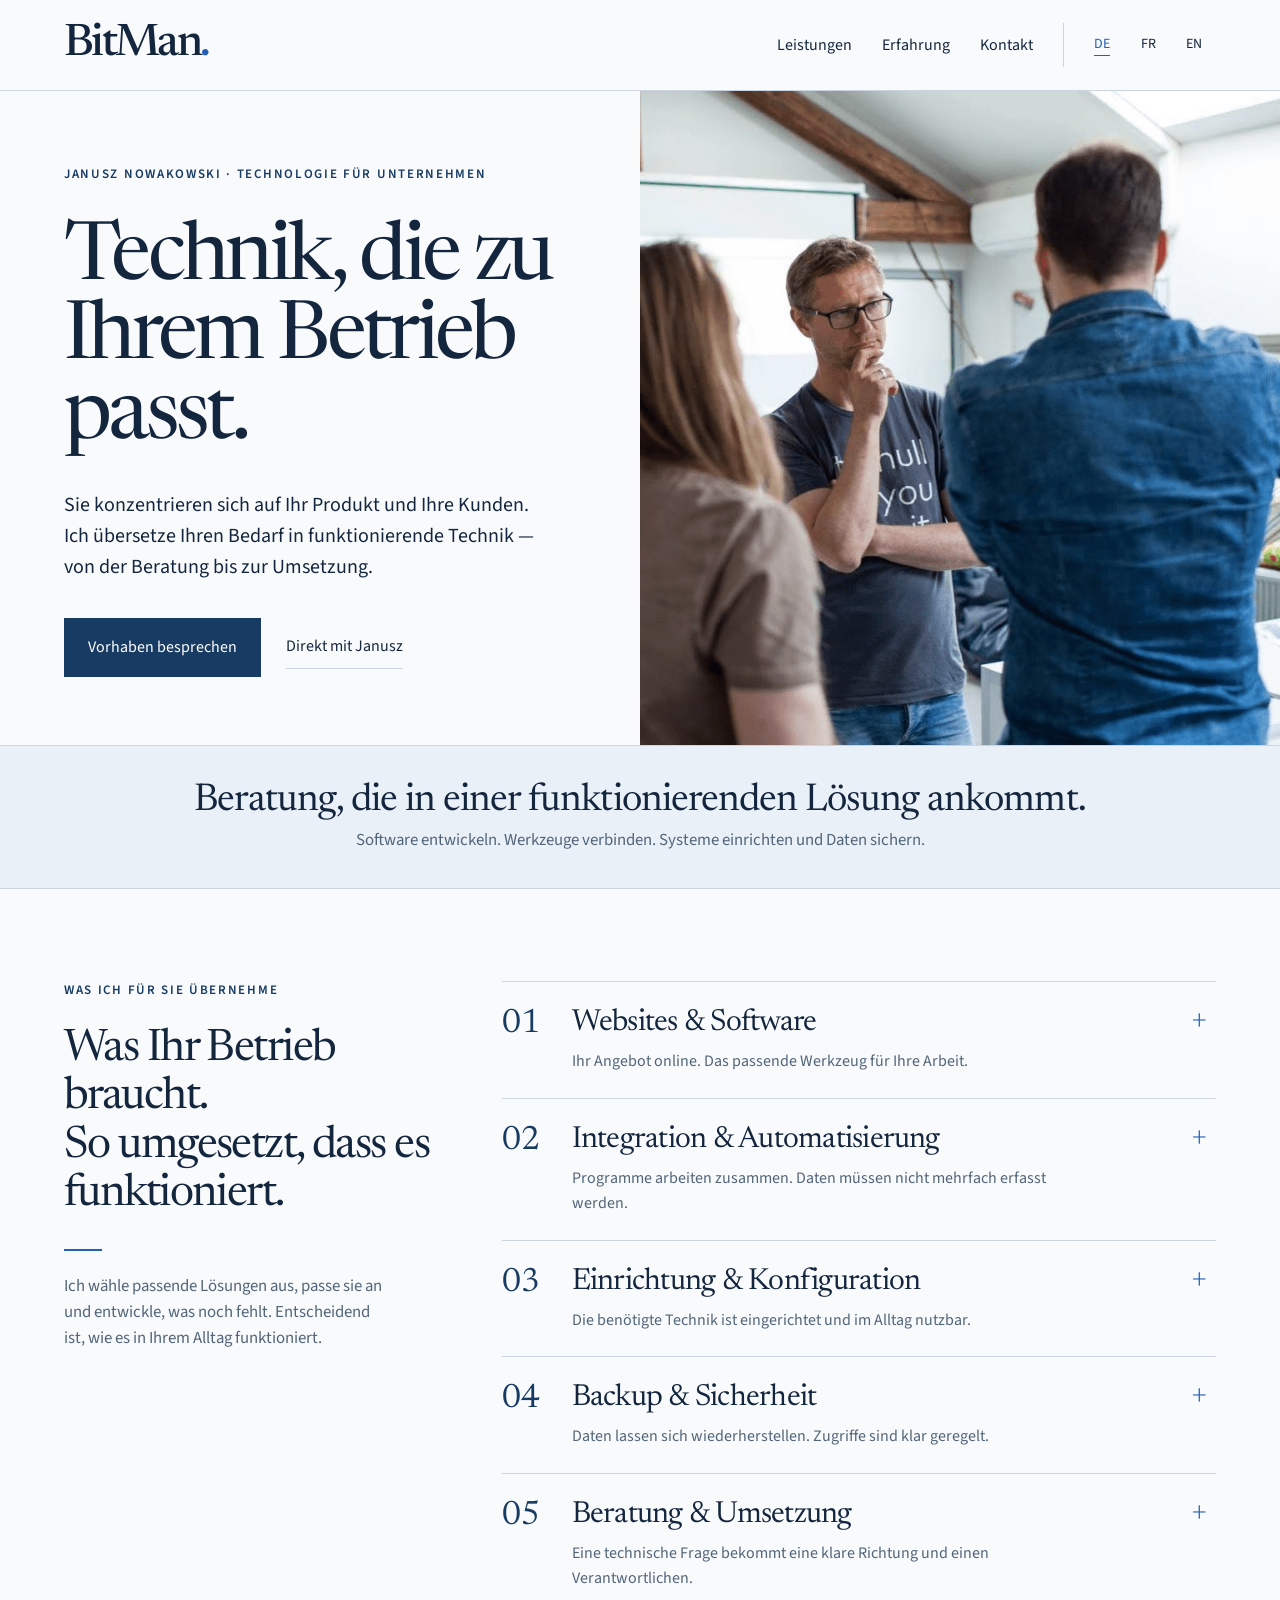
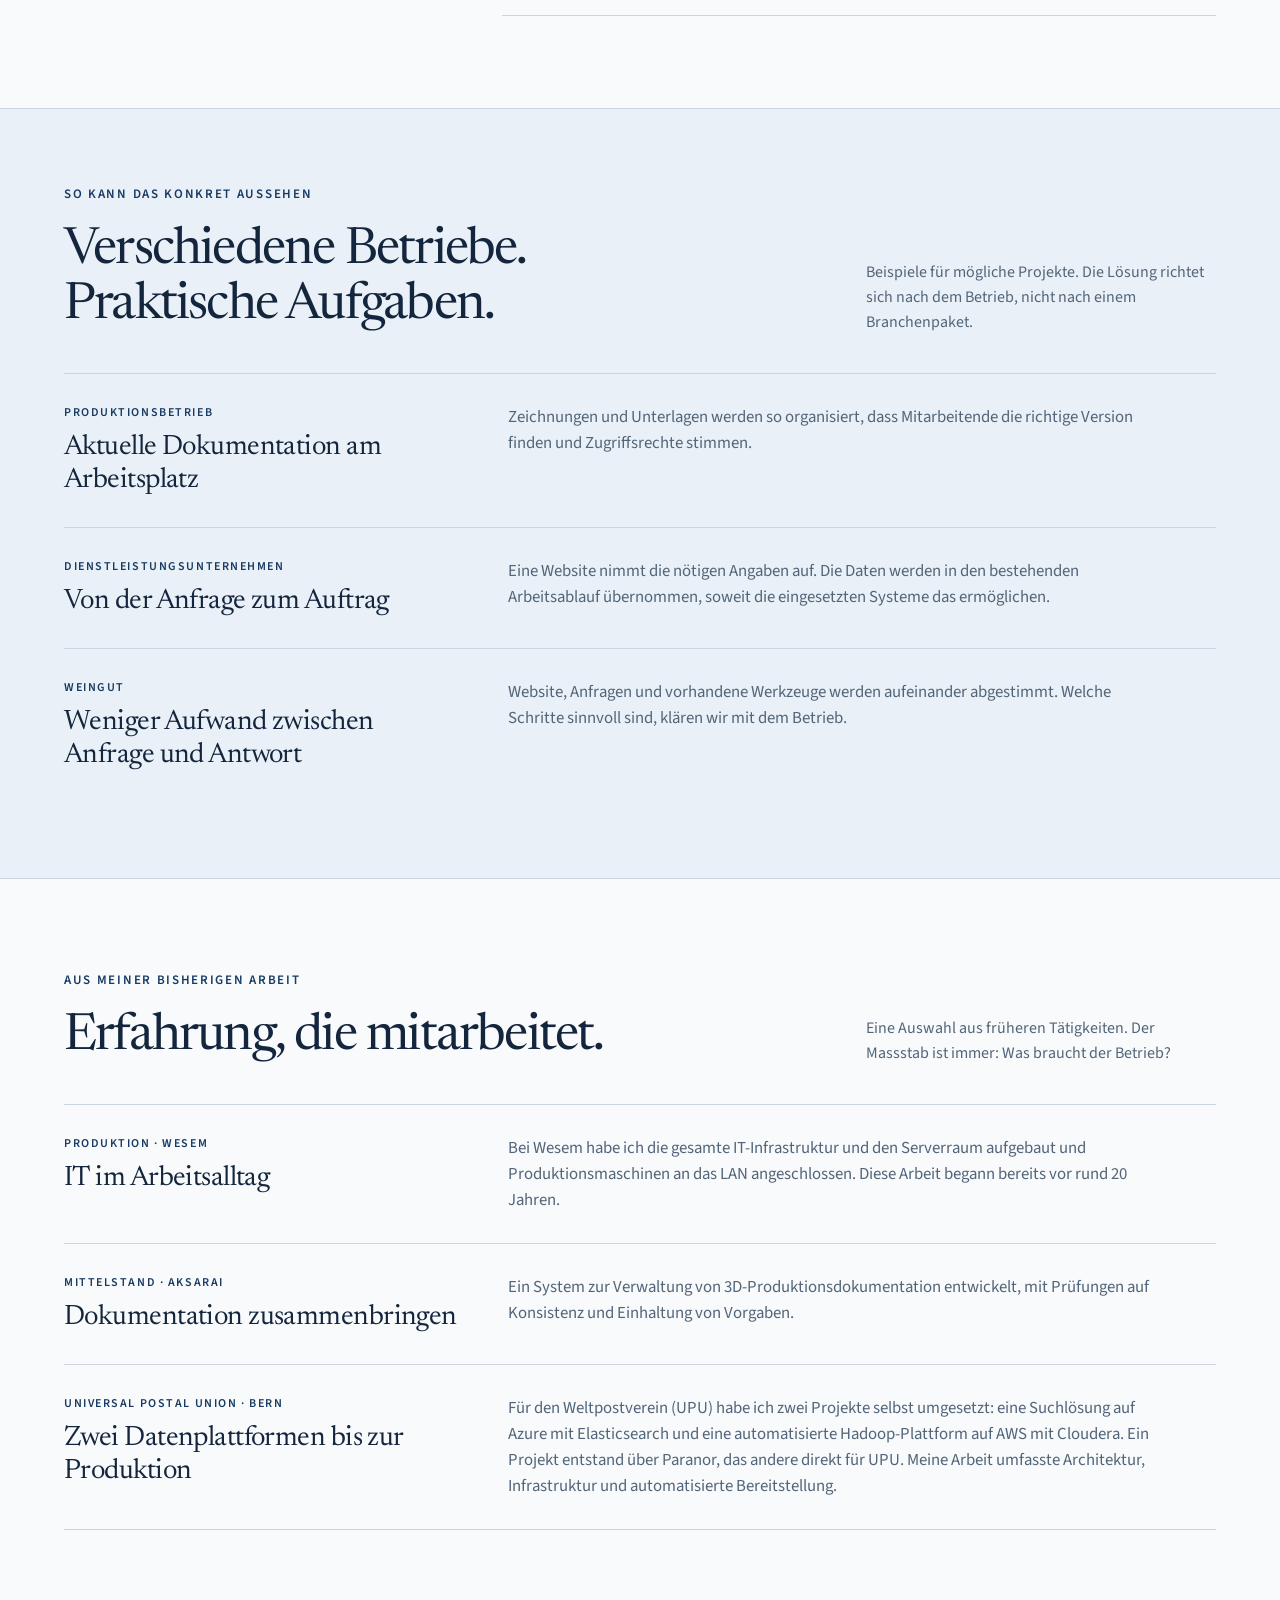
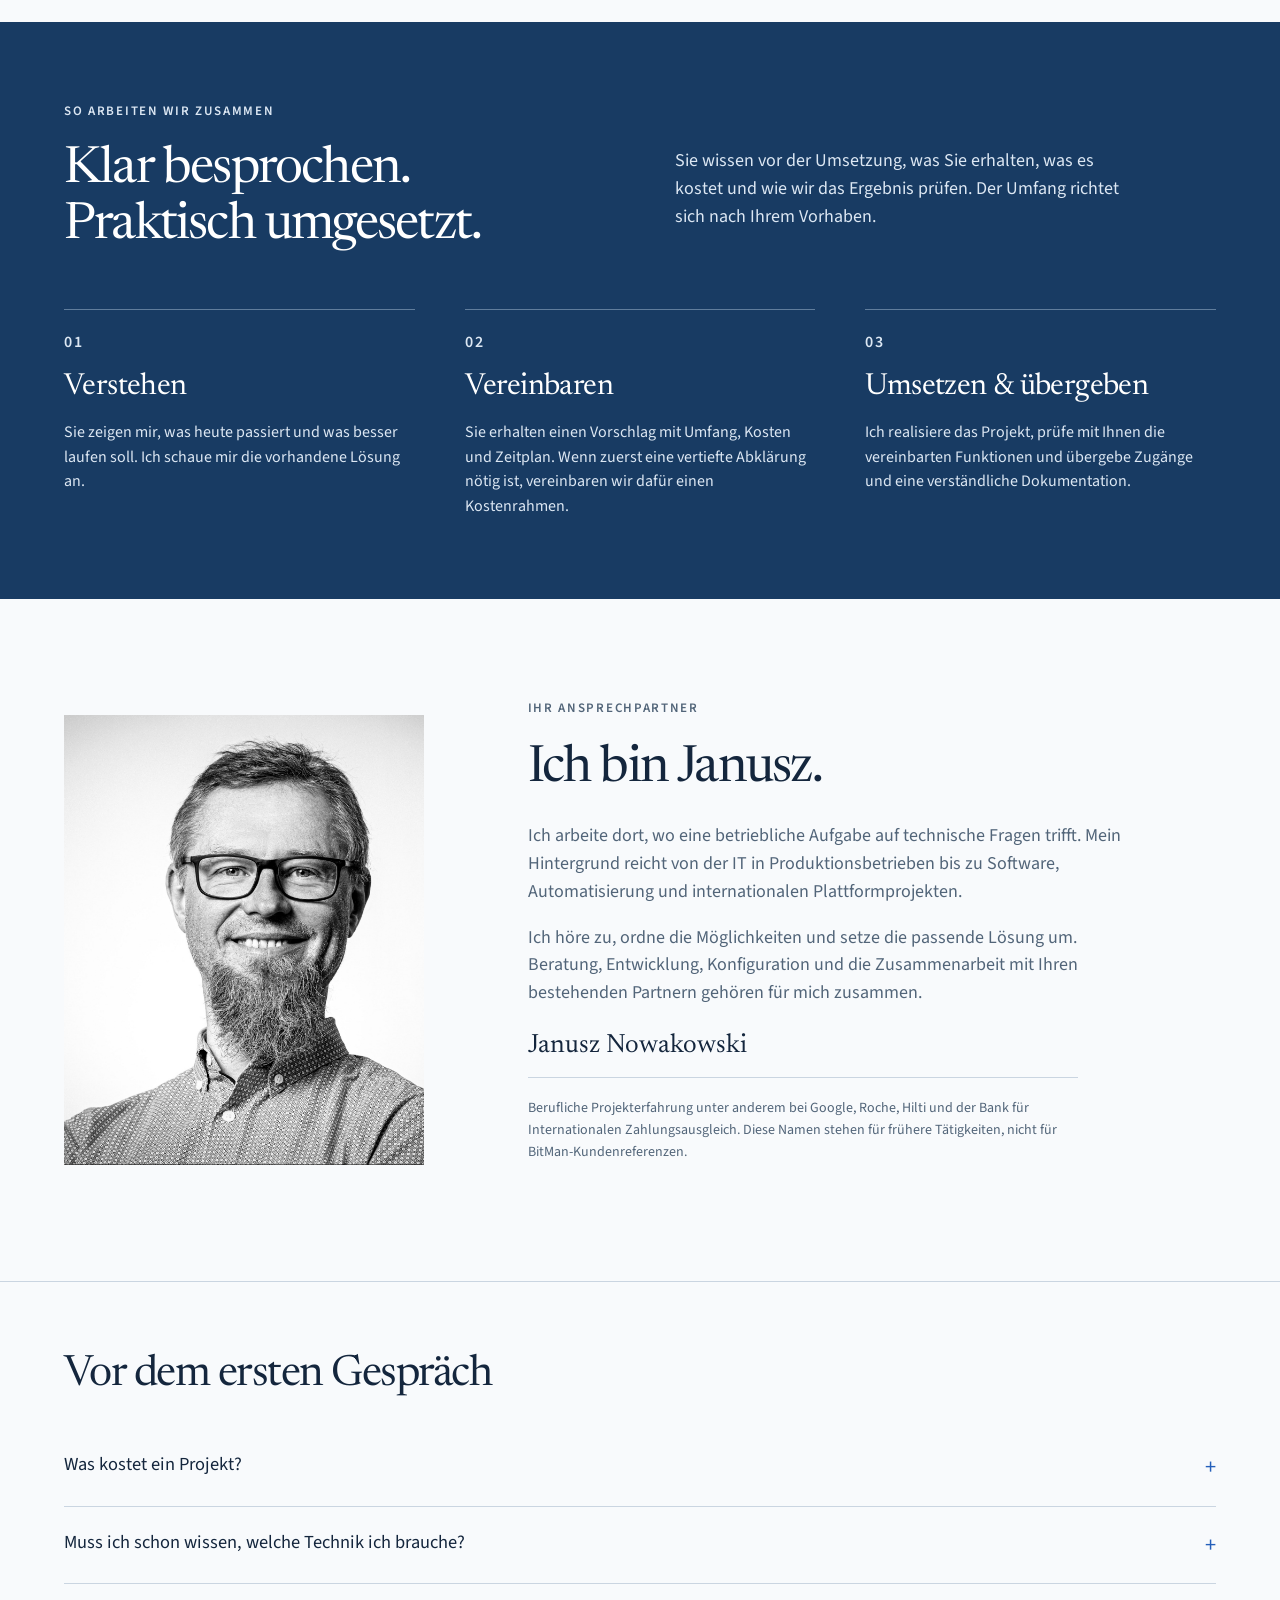
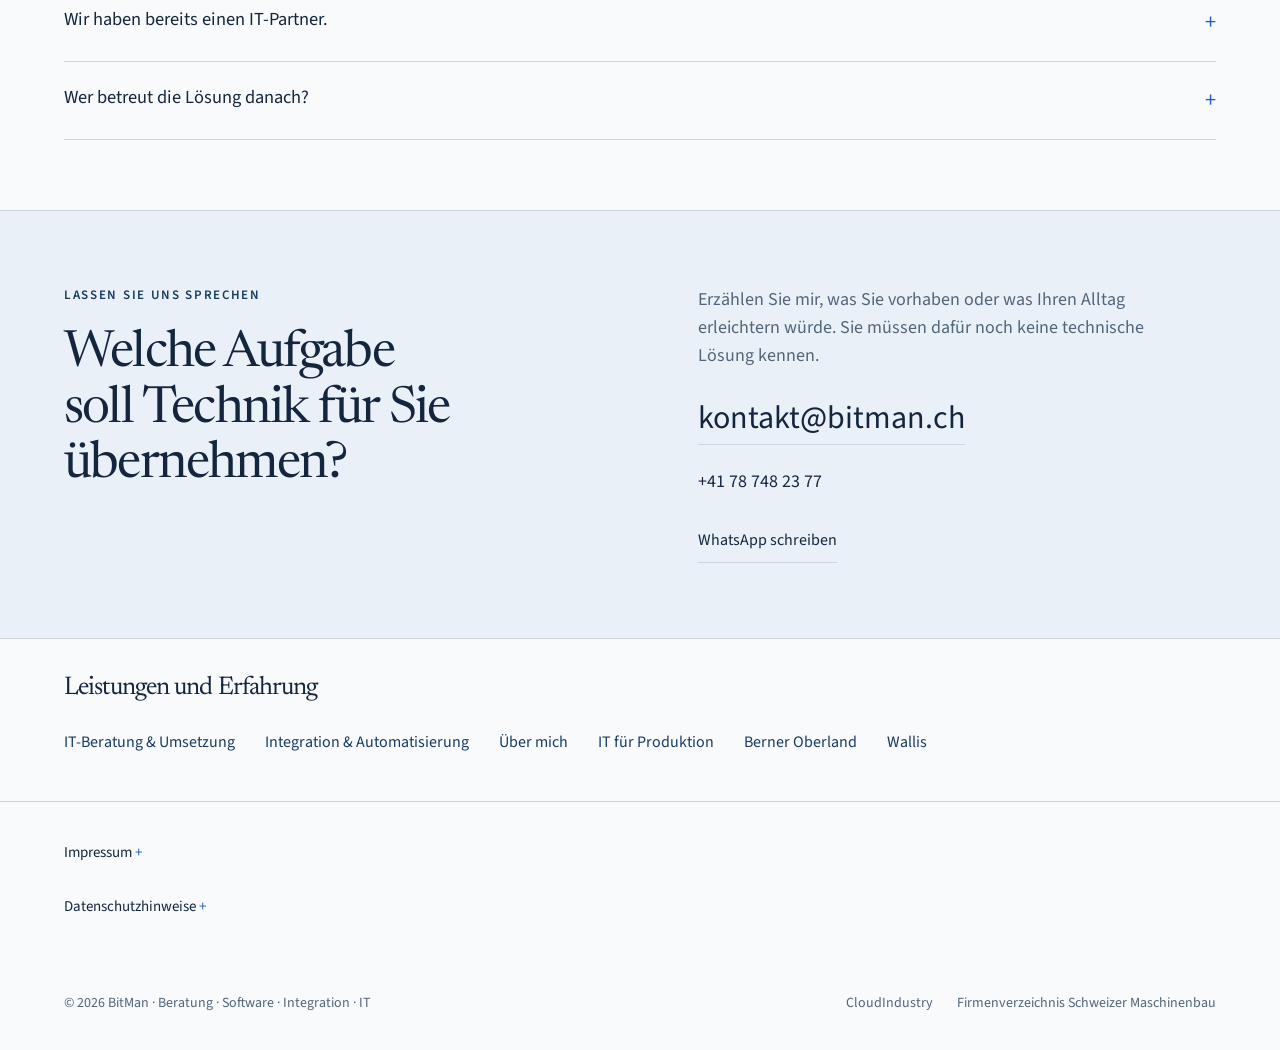
==== commit 1c8a443e: "Adopt navy and cobalt palette and add UPU experience" ====
--- a/index.html
+++ b/index.html
@@ -1,5 +1,5 @@
 <!doctype html>
-<html lang="de-CH"><head><meta charset="utf-8"><meta name="viewport" content="width=device-width, initial-scale=1"><meta name="robots" content="index,follow"><title>IT-Beratung, Software & Integration in Bern | Janusz Nowakowski · BitMan</title><meta name="description" content="Von der betrieblichen Aufgabe zur funktionierenden Technik: Beratung, Websites, Software, Integration, Konfiguration, Backup und Sicherheit. Mit Janusz Nowakowski."><meta name="theme-color" content="#f6f3eb"><link rel="stylesheet" href="/style.css"><link rel="icon" href="/favicon.svg" type="image/svg+xml"><link rel="canonical" href="https://bitman.ch/"><link rel="alternate" hreflang="de" href="https://bitman.ch/"><link rel="alternate" hreflang="fr" href="https://bitman.ch/fr/"><link rel="alternate" hreflang="en" href="https://bitman.ch/en/"><link rel="alternate" hreflang="x-default" href="https://bitman.ch/"><meta property="og:type" content="website"><meta property="og:site_name" content="BitMan"><meta property="og:title" content="IT-Beratung, Software & Integration in Bern | Janusz Nowakowski · BitMan"><meta property="og:description" content="Von der betrieblichen Aufgabe zur funktionierenden Technik: Beratung, Websites, Software, Integration, Konfiguration, Backup und Sicherheit. Mit Janusz Nowakowski."><meta property="og:url" content="https://bitman.ch/"><meta property="og:image" content="https://bitman.ch/img/logo.png"><meta name="twitter:card" content="summary"><meta name="twitter:title" content="IT-Beratung, Software & Integration in Bern | Janusz Nowakowski · BitMan"><meta name="twitter:description" content="Von der betrieblichen Aufgabe zur funktionierenden Technik: Beratung, Websites, Software, Integration, Konfiguration, Backup und Sicherheit. Mit Janusz Nowakowski."><meta name="twitter:image" content="https://bitman.ch/img/logo.png"><!-- Google Tag Manager -->
+<html lang="de-CH"><head><meta charset="utf-8"><meta name="viewport" content="width=device-width, initial-scale=1"><meta name="robots" content="index,follow"><title>IT-Beratung, Software & Integration in Bern | Janusz Nowakowski · BitMan</title><meta name="description" content="Von der betrieblichen Aufgabe zur funktionierenden Technik: Beratung, Websites, Software, Integration, Konfiguration, Backup und Sicherheit. Mit Janusz Nowakowski."><meta name="theme-color" content="#f8fafc"><link rel="stylesheet" href="/style.css"><link rel="icon" href="/favicon.svg" type="image/svg+xml"><link rel="canonical" href="https://bitman.ch/"><link rel="alternate" hreflang="de" href="https://bitman.ch/"><link rel="alternate" hreflang="fr" href="https://bitman.ch/fr/"><link rel="alternate" hreflang="en" href="https://bitman.ch/en/"><link rel="alternate" hreflang="x-default" href="https://bitman.ch/"><meta property="og:type" content="website"><meta property="og:site_name" content="BitMan"><meta property="og:title" content="IT-Beratung, Software & Integration in Bern | Janusz Nowakowski · BitMan"><meta property="og:description" content="Von der betrieblichen Aufgabe zur funktionierenden Technik: Beratung, Websites, Software, Integration, Konfiguration, Backup und Sicherheit. Mit Janusz Nowakowski."><meta property="og:url" content="https://bitman.ch/"><meta property="og:image" content="https://bitman.ch/img/logo.png"><meta name="twitter:card" content="summary"><meta name="twitter:title" content="IT-Beratung, Software & Integration in Bern | Janusz Nowakowski · BitMan"><meta name="twitter:description" content="Von der betrieblichen Aufgabe zur funktionierenden Technik: Beratung, Websites, Software, Integration, Konfiguration, Backup und Sicherheit. Mit Janusz Nowakowski."><meta name="twitter:image" content="https://bitman.ch/img/logo.png"><!-- Google Tag Manager -->
     <script>(function(w,d,s,l,i){w[l]=w[l]||[];w[l].push({'gtm.start':
     new Date().getTime(),event:'gtm.js'});var f=d.getElementsByTagName(s)[0],
     j=d.createElement(s),dl=l!='dataLayer'?'&l='+l:'';j.async=true;j.src=
@@ -11,13 +11,13 @@
 height="0" width="0" style="display:none;visibility:hidden"></iframe></noscript>
 <!-- End Google Tag Manager (noscript) --><a class="skip" href="#main">Zum Inhalt</a><div class="page-shell">
 <header class="site-header"><div class="header-inner wrap"><a class="logo" href="/" aria-label="BitMan — Start">BitMan<span>.</span></a><nav aria-label="Navigation"><a href="#leistungen">Leistungen</a><a class="about-nav" href="#erfahrung">Erfahrung</a><a href="#kontakt">Kontakt</a><div class="languages"><a href="/" lang="de" hreflang="de" aria-label="Deutsch" aria-current="page">DE</a><a href="/fr/" lang="fr" hreflang="fr" aria-label="Français">FR</a><a href="/en/" lang="en" hreflang="en" aria-label="English">EN</a></div></nav></div></header>
-<main id="main"><section class="hero"><div class="hero-copy"><p class="eyebrow">Janusz Nowakowski · Technologie für Unternehmen</p><h1>Technik, die zu<br>Ihrem Betrieb passt.</h1><p class="hero-lead">Sie konzentrieren sich auf Ihr Produkt und Ihre Kunden. Ich übersetze Ihren Bedarf in funktionierende Technik — von der Beratung bis zur Umsetzung.</p><div class="hero-actions"><a class="button" href="#kontakt">Vorhaben besprechen<span class="arrow" aria-hidden="true">↗</span></a><a class="quiet-link" href="#janusz">Direkt mit Janusz</a></div></div><figure class="hero-image"><img src="/assets/team.jpg" width="1114" height="785" fetchpriority="high" alt="Drei Personen im Gespräch in einem Büro"></figure></section>
+<main id="main"><section class="hero"><div class="hero-copy"><p class="eyebrow">Janusz Nowakowski · Technologie für Unternehmen</p><h1>Technik, die zu<br>Ihrem Betrieb passt.</h1><p class="hero-lead">Sie konzentrieren sich auf Ihr Produkt und Ihre Kunden. Ich übersetze Ihren Bedarf in funktionierende Technik — von der Beratung bis zur Umsetzung.</p><div class="hero-actions"><a class="button" href="#kontakt">Vorhaben besprechen</a><a class="quiet-link" href="#janusz">Direkt mit Janusz</a></div></div><figure class="hero-image"><img src="/assets/team.jpg" width="1114" height="785" fetchpriority="high" alt="Drei Personen im Gespräch in einem Büro"></figure></section>
 <section class="promise wrap"><h2>Beratung, die in einer funktionierenden Lösung ankommt.</h2><p>Software entwickeln. Werkzeuge verbinden. Systeme einrichten und Daten sichern.</p></section>
-<section class="section-grid wrap" id="leistungen"><div class="section-heading"><p class="eyebrow">Was ich für Sie übernehme</p><h2>Was Ihr Betrieb braucht.<br>So umgesetzt, dass es funktioniert.</h2><span class="short-rule" aria-hidden="true"></span><p>Ich wähle passende Lösungen aus, passe sie an und entwickle, was noch fehlt. Entscheidend ist, wie es in Ihrem Alltag funktioniert.</p></div><div><details class="service" data-service="websites"><summary><span class="number">01</span><span><span class="service-title">Websites & Software</span><span class="service-desc">Ihr Angebot online. Das passende Werkzeug für Ihre Arbeit.</span></span><span class="expand" aria-hidden="true">+</span></summary><div class="service-content"><p>Ich entwickle Websites und Anwendungen, die eine konkrete Aufgabe in Ihrem Betrieb übernehmen.</p><ul><li>Websites, Produktkataloge und Kundenportale</li><li>Formulare und kleine interne Anwendungen</li><li>Bestehende Software nutzen, anpassen oder gezielt ergänzen</li></ul><a class="quiet-link" href="mailto:kontakt@bitman.ch?subject=Websites%20%26%20Software">Darüber sprechen &nbsp;↗</a></div></details><details class="service" data-service="integration"><summary><span class="number">02</span><span><span class="service-title">Integration & Automatisierung</span><span class="service-desc">Programme arbeiten zusammen. Daten müssen nicht mehrfach erfasst werden.</span></span><span class="expand" aria-hidden="true">+</span></summary><div class="service-content"><p>Ich verbinde vorhandene Werkzeuge und vereinfache wiederkehrende Arbeitsschritte. Wir klären zuerst, welche Schnittstellen verfügbar sind.</p><ul><li>Daten zwischen Anwendungen übertragen</li><li>Wiederkehrende Auswertungen und Aufgaben automatisieren</li><li>Dokumentation und Informationsflüsse zusammenführen</li></ul><a class="quiet-link" href="mailto:kontakt@bitman.ch?subject=Integration%20%26%20Automatisierung">Darüber sprechen &nbsp;↗</a><a class="quiet-link" href="/integration-automatisierung/">Mehr dazu ↗</a></div></details><details class="service" data-service="setup"><summary><span class="number">03</span><span><span class="service-title">Einrichtung & Konfiguration</span><span class="service-desc">Die benötigte Technik ist eingerichtet und im Alltag nutzbar.</span></span><span class="expand" aria-hidden="true">+</span></summary><div class="service-content"><p>Ich bringe Geräte, Programme und Zugänge zusammen und richte sie für die Menschen ein, die damit arbeiten.</p><ul><li>Arbeitsplätze, E-Mail und Unternehmenssoftware</li><li>Netzwerk, WLAN, gemeinsame Dateien und Zugänge</li><li>Migrationen und die Einführung neuer Werkzeuge</li></ul><a class="quiet-link" href="mailto:kontakt@bitman.ch?subject=Einrichtung%20%26%20Konfiguration">Darüber sprechen &nbsp;↗</a></div></details><details class="service" data-service="backup"><summary><span class="number">04</span><span><span class="service-title">Backup & Sicherheit</span><span class="service-desc">Daten lassen sich wiederherstellen. Zugriffe sind klar geregelt.</span></span><span class="expand" aria-hidden="true">+</span></summary><div class="service-content"><p>Ich setze passende Schutzmassnahmen um und prüfe die vereinbarten Funktionen gemeinsam mit Ihnen.</p><ul><li>Datensicherung und Wiederherstellung einrichten und testen</li><li>Benutzerrechte, Mehrfaktor-Anmeldung und sichere Zugänge</li><li>Updates, Verantwortlichkeiten und Dokumentation organisieren</li></ul><a class="quiet-link" href="mailto:kontakt@bitman.ch?subject=Backup%20%26%20Sicherheit">Darüber sprechen &nbsp;↗</a></div></details><details class="service" data-service="consulting"><summary><span class="number">05</span><span><span class="service-title">Beratung & Umsetzung</span><span class="service-desc">Eine technische Frage bekommt eine klare Richtung und einen Verantwortlichen.</span></span><span class="expand" aria-hidden="true">+</span></summary><div class="service-content"><p>Ich schaue auf Ihren Betrieb, bespreche Möglichkeiten und Aufwand und begleite die gewählte Lösung bis zur Übergabe.</p><ul><li>Bedarf klären und Lösungen unabhängig vergleichen</li><li>Lieferanten und bestehende IT-Partner einbeziehen</li><li>Umsetzung, Funktionsprüfung und Einführung koordinieren</li></ul><a class="quiet-link" href="mailto:kontakt@bitman.ch?subject=Beratung%20%26%20Umsetzung">Darüber sprechen &nbsp;↗</a><a class="quiet-link" href="/it-beratung-kmu/">Mehr dazu ↗</a></div></details></div></section>
+<section class="section-grid wrap" id="leistungen"><div class="section-heading"><p class="eyebrow">Was ich für Sie übernehme</p><h2>Was Ihr Betrieb braucht.<br>So umgesetzt, dass es funktioniert.</h2><span class="short-rule" aria-hidden="true"></span><p>Ich wähle passende Lösungen aus, passe sie an und entwickle, was noch fehlt. Entscheidend ist, wie es in Ihrem Alltag funktioniert.</p></div><div><details class="service" data-service="websites"><summary><span class="number">01</span><span><span class="service-title">Websites & Software</span><span class="service-desc">Ihr Angebot online. Das passende Werkzeug für Ihre Arbeit.</span></span><span class="expand" aria-hidden="true">+</span></summary><div class="service-content"><p>Ich entwickle Websites und Anwendungen, die eine konkrete Aufgabe in Ihrem Betrieb übernehmen.</p><ul><li>Websites, Produktkataloge und Kundenportale</li><li>Formulare und kleine interne Anwendungen</li><li>Bestehende Software nutzen, anpassen oder gezielt ergänzen</li></ul><a class="quiet-link" href="mailto:kontakt@bitman.ch?subject=Websites%20%26%20Software">Darüber sprechen</a></div></details><details class="service" data-service="integration"><summary><span class="number">02</span><span><span class="service-title">Integration & Automatisierung</span><span class="service-desc">Programme arbeiten zusammen. Daten müssen nicht mehrfach erfasst werden.</span></span><span class="expand" aria-hidden="true">+</span></summary><div class="service-content"><p>Ich verbinde vorhandene Werkzeuge und vereinfache wiederkehrende Arbeitsschritte. Wir klären zuerst, welche Schnittstellen verfügbar sind.</p><ul><li>Daten zwischen Anwendungen übertragen</li><li>Wiederkehrende Auswertungen und Aufgaben automatisieren</li><li>Dokumentation und Informationsflüsse zusammenführen</li></ul><a class="quiet-link" href="mailto:kontakt@bitman.ch?subject=Integration%20%26%20Automatisierung">Darüber sprechen</a><a class="quiet-link" href="/integration-automatisierung/">Mehr dazu</a></div></details><details class="service" data-service="setup"><summary><span class="number">03</span><span><span class="service-title">Einrichtung & Konfiguration</span><span class="service-desc">Die benötigte Technik ist eingerichtet und im Alltag nutzbar.</span></span><span class="expand" aria-hidden="true">+</span></summary><div class="service-content"><p>Ich bringe Geräte, Programme und Zugänge zusammen und richte sie für die Menschen ein, die damit arbeiten.</p><ul><li>Arbeitsplätze, E-Mail und Unternehmenssoftware</li><li>Netzwerk, WLAN, gemeinsame Dateien und Zugänge</li><li>Migrationen und die Einführung neuer Werkzeuge</li></ul><a class="quiet-link" href="mailto:kontakt@bitman.ch?subject=Einrichtung%20%26%20Konfiguration">Darüber sprechen</a></div></details><details class="service" data-service="backup"><summary><span class="number">04</span><span><span class="service-title">Backup & Sicherheit</span><span class="service-desc">Daten lassen sich wiederherstellen. Zugriffe sind klar geregelt.</span></span><span class="expand" aria-hidden="true">+</span></summary><div class="service-content"><p>Ich setze passende Schutzmassnahmen um und prüfe die vereinbarten Funktionen gemeinsam mit Ihnen.</p><ul><li>Datensicherung und Wiederherstellung einrichten und testen</li><li>Benutzerrechte, Mehrfaktor-Anmeldung und sichere Zugänge</li><li>Updates, Verantwortlichkeiten und Dokumentation organisieren</li></ul><a class="quiet-link" href="mailto:kontakt@bitman.ch?subject=Backup%20%26%20Sicherheit">Darüber sprechen</a></div></details><details class="service" data-service="consulting"><summary><span class="number">05</span><span><span class="service-title">Beratung & Umsetzung</span><span class="service-desc">Eine technische Frage bekommt eine klare Richtung und einen Verantwortlichen.</span></span><span class="expand" aria-hidden="true">+</span></summary><div class="service-content"><p>Ich schaue auf Ihren Betrieb, bespreche Möglichkeiten und Aufwand und begleite die gewählte Lösung bis zur Übergabe.</p><ul><li>Bedarf klären und Lösungen unabhängig vergleichen</li><li>Lieferanten und bestehende IT-Partner einbeziehen</li><li>Umsetzung, Funktionsprüfung und Einführung koordinieren</li></ul><a class="quiet-link" href="mailto:kontakt@bitman.ch?subject=Beratung%20%26%20Umsetzung">Darüber sprechen</a><a class="quiet-link" href="/it-beratung-kmu/">Mehr dazu</a></div></details></div></section>
 <section class="applications wrap"><div class="evidence-heading"><div><p class="eyebrow">So kann das konkret aussehen</p><h2>Verschiedene Betriebe.<br>Praktische Aufgaben.</h2></div><p>Beispiele für mögliche Projekte. Die Lösung richtet sich nach dem Betrieb, nicht nach einem Branchenpaket.</p></div><div class="evidence-list"><article class="evidence-row"><div><p class="eyebrow">Produktionsbetrieb</p><h3>Aktuelle Dokumentation am Arbeitsplatz</h3></div><p>Zeichnungen und Unterlagen werden so organisiert, dass Mitarbeitende die richtige Version finden und Zugriffsrechte stimmen.</p></article><article class="evidence-row"><div><p class="eyebrow">Dienstleistungsunternehmen</p><h3>Von der Anfrage zum Auftrag</h3></div><p>Eine Website nimmt die nötigen Angaben auf. Die Daten werden in den bestehenden Arbeitsablauf übernommen, soweit die eingesetzten Systeme das ermöglichen.</p></article><article class="evidence-row"><div><p class="eyebrow">Weingut</p><h3>Weniger Aufwand zwischen Anfrage und Antwort</h3></div><p>Website, Anfragen und vorhandene Werkzeuge werden aufeinander abgestimmt. Welche Schritte sinnvoll sind, klären wir mit dem Betrieb.</p></article></div></section>
-<section class="evidence wrap" id="erfahrung"><div class="evidence-heading"><div><p class="eyebrow">Aus meiner bisherigen Arbeit</p><h2>Erfahrung, die mitarbeitet.</h2></div><p>Eine Auswahl aus früheren Tätigkeiten. Der Massstab ist immer: Was braucht der Betrieb?</p></div><div class="evidence-list"><article class="evidence-row"><div><p class="eyebrow">Produktion · Wesem</p><h3>IT im Arbeitsalltag</h3></div><p>Bei Wesem habe ich die gesamte IT-Infrastruktur und den Serverraum aufgebaut und Produktionsmaschinen an das LAN angeschlossen. Diese Arbeit begann bereits vor rund 20 Jahren.</p></article><article class="evidence-row"><div><p class="eyebrow">Mittelstand · Aksarai</p><h3>Dokumentation zusammenbringen</h3></div><p>Ein System zur Verwaltung von 3D-Produktionsdokumentation entwickelt, mit Prüfungen auf Konsistenz und Einhaltung von Vorgaben.</p></article><article class="evidence-row"><div><p class="eyebrow">Internationale IT-Projekte</p><h3>Systeme verbinden und umstellen</h3></div><p>Anwendungen und Daten migriert, Abläufe automatisiert und die Umsetzung mit Fachabteilungen und technischen Partnern abgestimmt.</p></article></div></section>
+<section class="evidence wrap" id="erfahrung"><div class="evidence-heading"><div><p class="eyebrow">Aus meiner bisherigen Arbeit</p><h2>Erfahrung, die mitarbeitet.</h2></div><p>Eine Auswahl aus früheren Tätigkeiten. Der Massstab ist immer: Was braucht der Betrieb?</p></div><div class="evidence-list"><article class="evidence-row"><div><p class="eyebrow">Produktion · Wesem</p><h3>IT im Arbeitsalltag</h3></div><p>Bei Wesem habe ich die gesamte IT-Infrastruktur und den Serverraum aufgebaut und Produktionsmaschinen an das LAN angeschlossen. Diese Arbeit begann bereits vor rund 20 Jahren.</p></article><article class="evidence-row"><div><p class="eyebrow">Mittelstand · Aksarai</p><h3>Dokumentation zusammenbringen</h3></div><p>Ein System zur Verwaltung von 3D-Produktionsdokumentation entwickelt, mit Prüfungen auf Konsistenz und Einhaltung von Vorgaben.</p></article><article class="evidence-row" id="upu"><div><p class="eyebrow">Universal Postal Union · Bern</p><h3>Zwei Datenplattformen bis zur Produktion</h3></div><p>Für den Weltpostverein (UPU) habe ich zwei Projekte selbst umgesetzt: eine Suchlösung auf Azure mit Elasticsearch und eine automatisierte Hadoop-Plattform auf AWS mit Cloudera. Ein Projekt entstand über Paranor, das andere direkt für UPU. Meine Arbeit umfasste Architektur, Infrastruktur und automatisierte Bereitstellung.</p></article></div></section>
 <section class="process wrap"><div class="process-top"><div><p class="eyebrow">So arbeiten wir zusammen</p><h2>Klar besprochen.<br>Praktisch umgesetzt.</h2></div><p>Sie wissen vor der Umsetzung, was Sie erhalten, was es kostet und wie wir das Ergebnis prüfen. Der Umfang richtet sich nach Ihrem Vorhaben.</p></div><div class="steps"><article class="step"><p class="eyebrow">01</p><h3>Verstehen</h3><p>Sie zeigen mir, was heute passiert und was besser laufen soll. Ich schaue mir die vorhandene Lösung an.</p></article><article class="step"><p class="eyebrow">02</p><h3>Vereinbaren</h3><p>Sie erhalten einen Vorschlag mit Umfang, Kosten und Zeitplan. Wenn zuerst eine vertiefte Abklärung nötig ist, vereinbaren wir dafür einen Kostenrahmen.</p></article><article class="step"><p class="eyebrow">03</p><h3>Umsetzen & übergeben</h3><p>Ich realisiere das Projekt, prüfe mit Ihnen die vereinbarten Funktionen und übergebe Zugänge und eine verständliche Dokumentation.</p></article></div></section>
 <section class="person wrap" id="janusz"><figure class="portrait"><img loading="lazy" src="/assets/janusz.jpg" width="1663" height="1500" alt="Janusz Nowakowski"></figure><div class="person-copy"><p class="eyebrow">Ihr Ansprechpartner</p><h2>Ich bin Janusz.</h2><p>Ich arbeite dort, wo eine betriebliche Aufgabe auf technische Fragen trifft. Mein Hintergrund reicht von der IT in Produktionsbetrieben bis zu Software, Automatisierung und internationalen Plattformprojekten.</p><p>Ich höre zu, ordne die Möglichkeiten und setze die passende Lösung um. Beratung, Entwicklung, Konfiguration und die Zusammenarbeit mit Ihren bestehenden Partnern gehören für mich zusammen.</p><p class="signature">Janusz Nowakowski</p><p class="background">Berufliche Projekterfahrung unter anderem bei Google, Roche, Hilti und der Bank für Internationalen Zahlungsausgleich. Diese Namen stehen für frühere Tätigkeiten, nicht für BitMan-Kundenreferenzen.</p></div></section>
 <section class="faq wrap"><h2>Vor dem ersten Gespräch</h2><details><summary>Was kostet ein Projekt?</summary><p>Das hängt vom Ziel, den vorhandenen Systemen und dem vereinbarten Umfang ab. Nach einer ersten Klärung erhalten Sie eine Offerte. Hardware, Lizenzen und laufende Kosten werden separat ausgewiesen.</p></details><details><summary>Muss ich schon wissen, welche Technik ich brauche?</summary><p>Nein. Beschreiben Sie, was Sie erreichen möchten oder wie ein Ablauf heute funktioniert. Ich helfe Ihnen, die passende Lösung und einen sinnvollen Umfang zu finden.</p></details><details><summary>Wir haben bereits einen IT-Partner.</summary><p>Das passt. Ich kann ein bestimmtes Projekt übernehmen und mich mit Ihrem Partner abstimmen. Zuständigkeiten und Übergabe klären wir gemeinsam.</p></details><details><summary>Wer betreut die Lösung danach?</summary><p>Wir vereinbaren vor dem Start, wer nach der Übergabe zuständig ist. Zugänge und Dokumentation bleiben bei Ihnen. Weitere Arbeiten können Sie bei Bedarf separat beauftragen.</p></details></section>
-<section class="contact wrap" id="kontakt"><div><p class="eyebrow">Lassen Sie uns sprechen</p><h2>Welche Aufgabe<br>soll Technik für Sie übernehmen?</h2></div><div class="contact-copy"><p>Erzählen Sie mir, was Sie vorhaben oder was Ihren Alltag erleichtern würde. Sie müssen dafür noch keine technische Lösung kennen.</p><div class="contact-links"><a class="email" href="mailto:kontakt@bitman.ch?subject=Mein%20Vorhaben%20%E2%80%94%20BitMan">kontakt@bitman.ch &nbsp;↗</a><a href="tel:+41787482377" aria-label="Anrufen +41 78 748 23 77">+41 78 748 23 77</a><div class="contact-options"><a class="quiet-link" href="https://wa.me/41787482377">WhatsApp schreiben ↗</a></div></div></div></section></main>
-<section class="explore wrap"><h2>Leistungen und Erfahrung</h2><div class="explore-links"><a href="/it-beratung-kmu/">IT-Beratung &amp; Umsetzung ↗</a><a href="/integration-automatisierung/">Integration &amp; Automatisierung ↗</a><a href="/ueber-mich/">Über mich ↗</a><a href="/it-fuer-produktion/">IT für Produktion ↗</a><a href="/region/berner-oberland/">Berner Oberland ↗</a><a href="/region/wallis/">Wallis ↗</a></div></section><section class="legal wrap"><details><summary>Impressum</summary><p>CloudIndustry · Janusz Nowakowski · 3000 Bern, Schweiz<br><a href="mailto:kontakt@bitman.ch">kontakt@bitman.ch</a> · <a href="tel:+41787482377">+41 78 748 23 77</a></p></details><details><summary>Datenschutzhinweise</summary><p>Diese Website wird bei Cloudflare gehostet und lädt Schriftarten von Google Fonts. Dabei werden technische Verbindungsdaten an die jeweiligen Anbieter übermittelt. Für die Besuchsanalyse wird Google Tag Manager verwendet; der konfigurierte Container bindet Google Analytics und Matomo ein. Wenn Sie per E-Mail Kontakt aufnehmen, werden Ihre Angaben zur Bearbeitung Ihrer Anfrage verwendet. Telefon- und WhatsApp-Links öffnen den jeweiligen Dienst. Fragen zum Datenschutz richten Sie bitte an kontakt@bitman.ch.</p></details></section><footer class="footer wrap"><p>© 2026 BitMan · Beratung · Software · Integration · IT</p><div class="related"><a href="https://cloudindustry.ch/">CloudIndustry ↗</a><a href="https://cloudindustry.ch/karte/">Firmenverzeichnis Schweizer Maschinenbau ↗</a></div></footer></div><script src="/assets/contact.js" defer></script></body></html>+<section class="contact wrap" id="kontakt"><div><p class="eyebrow">Lassen Sie uns sprechen</p><h2>Welche Aufgabe<br>soll Technik für Sie übernehmen?</h2></div><div class="contact-copy"><p>Erzählen Sie mir, was Sie vorhaben oder was Ihren Alltag erleichtern würde. Sie müssen dafür noch keine technische Lösung kennen.</p><div class="contact-links"><a class="email" href="mailto:kontakt@bitman.ch?subject=Mein%20Vorhaben%20%E2%80%94%20BitMan">kontakt@bitman.ch</a><a href="tel:+41787482377" aria-label="Anrufen +41 78 748 23 77">+41 78 748 23 77</a><div class="contact-options"><a class="quiet-link" href="https://wa.me/41787482377">WhatsApp schreiben</a></div></div></div></section></main>
+<section class="explore wrap"><h2>Leistungen und Erfahrung</h2><div class="explore-links"><a href="/it-beratung-kmu/">IT-Beratung &amp; Umsetzung</a><a href="/integration-automatisierung/">Integration &amp; Automatisierung</a><a href="/ueber-mich/">Über mich</a><a href="/it-fuer-produktion/">IT für Produktion</a><a href="/region/berner-oberland/">Berner Oberland</a><a href="/region/wallis/">Wallis</a></div></section><section class="legal wrap"><details><summary>Impressum</summary><p>CloudIndustry · Janusz Nowakowski · 3000 Bern, Schweiz<br><a href="mailto:kontakt@bitman.ch">kontakt@bitman.ch</a> · <a href="tel:+41787482377">+41 78 748 23 77</a></p></details><details><summary>Datenschutzhinweise</summary><p>Diese Website wird bei Cloudflare gehostet und lädt Schriftarten von Google Fonts. Dabei werden technische Verbindungsdaten an die jeweiligen Anbieter übermittelt. Für die Besuchsanalyse wird Google Tag Manager verwendet; der konfigurierte Container bindet Google Analytics und Matomo ein. Wenn Sie per E-Mail Kontakt aufnehmen, werden Ihre Angaben zur Bearbeitung Ihrer Anfrage verwendet. Telefon- und WhatsApp-Links öffnen den jeweiligen Dienst. Fragen zum Datenschutz richten Sie bitte an kontakt@bitman.ch.</p></details></section><footer class="footer wrap"><p>© 2026 BitMan · Beratung · Software · Integration · IT</p><div class="related"><a href="https://cloudindustry.ch/">CloudIndustry</a><a href="https://cloudindustry.ch/karte/">Firmenverzeichnis Schweizer Maschinenbau</a></div></footer></div><script src="/assets/contact.js" defer></script></body></html>
--- a/style.css
+++ b/style.css
@@ -1,6 +1,8 @@
 @import url('https://fonts.googleapis.com/css2?family=Newsreader:opsz,wght@6..72,400;6..72,450;6..72,500&family=Source+Sans+3:wght@400;450;500;600&display=swap');
-:root{--paper:#f6f3eb;--ink:#272b23;--olive:#444c36;--muted:#626659;--line:#c9c9ba;--wash:#e7e7d9;--accent:#8a4b34;--serif:'Newsreader',Georgia,serif;--sans:'Source Sans 3',Arial,sans-serif}
-*{box-sizing:border-box}html{scroll-behavior:smooth;scroll-padding-top:100px}body{margin:0;background:var(--paper);color:var(--ink);font:1.125rem/1.55 var(--sans);-webkit-font-smoothing:antialiased}a{color:inherit;text-decoration:none}a,button,summary{-webkit-tap-highlight-color:transparent}a:focus-visible,summary:focus-visible{outline:3px solid var(--accent);outline-offset:6px}::selection{background:#d8ddc7}img{display:block;width:100%;height:100%;object-fit:cover}h1,h2,h3,p,figure{margin:0}h1,h2,h3{font-family:var(--serif);font-weight:400}h1{font-size:clamp(3.8rem,6.3vw,6.3rem);line-height:.99;letter-spacing:-.045em}h2{font-size:clamp(2.65rem,4vw,4rem);line-height:1.08;letter-spacing:-.035em}h3{font-size:1.9rem;line-height:1.18;letter-spacing:-.02em}.wrap{max-width:1440px;margin:auto;padding-inline:64px}.eyebrow{font-size:.8125rem;font-weight:600;line-height:1.5;letter-spacing:.13em;text-transform:uppercase;color:var(--olive)}.skip{position:fixed;top:-80px;left:20px;background:var(--ink);color:white;padding:12px;z-index:100}.skip:focus{top:10px}.preview-note{background:var(--olive);color:#fff;font-size:.75rem;letter-spacing:.025em;text-align:center;padding:7px 20px}.site-header{background:var(--paper);border-bottom:1px solid var(--line)}.header-inner{height:90px;display:flex;align-items:center;justify-content:space-between;gap:30px}.logo{font:500 2.8rem/1 var(--serif);letter-spacing:-.06em;min-height:44px;display:flex;align-items:center}.logo span{color:var(--accent)}nav{display:flex;align-items:center;gap:30px;font-size:1rem}nav a{display:flex;align-items:center;min-height:44px}nav a:hover{color:var(--accent)}.branch-nav{padding-left:28px;border-left:1px solid var(--line);font-size:.9rem}.hero{display:grid;grid-template-columns:1fr 1fr;min-height:630px;border-bottom:1px solid var(--line)}.hero-copy{padding:74px 56px 68px 64px;display:flex;flex-direction:column;align-items:flex-start;justify-content:center}.hero .eyebrow{margin-bottom:36px;max-width:430px}.hero-lead{max-width:470px;font-size:1.25rem;line-height:1.55;margin-top:30px}.hero-actions{display:flex;gap:25px;flex-wrap:wrap;align-items:center;margin-top:35px}.button{display:inline-flex;align-items:center;justify-content:space-between;gap:34px;background:var(--olive);color:white;padding:17px 24px;min-height:56px;font-size:1rem;transition:background .18s}.button:hover{background:#303928}.button .arrow{font-size:1.3rem}.quiet-link{font-size:1rem;min-height:44px;display:inline-flex;align-items:center;border-bottom:1px solid var(--line)}.quiet-link:hover{border-color:var(--ink)}.hero-image{position:relative;min-height:500px}.hero-image img{position:absolute;inset:0}.hero-image figcaption{position:absolute;right:18px;bottom:15px;background:rgba(30,35,24,.75);color:white;font-size:.75rem;padding:4px 9px}.promise{padding-block:35px;text-align:center;border-bottom:1px solid var(--line);background:var(--wash)}.promise h2{font-size:clamp(1.9rem,3vw,2.8rem);letter-spacing:-.025em}.promise p{font-size:1.05rem;color:var(--muted);margin-top:5px}.section-grid{display:grid;grid-template-columns:38% 62%;gap:0;padding-block:92px}.section-heading{padding-right:65px}.section-heading .eyebrow{margin-bottom:25px}.section-heading>p:last-child{color:var(--muted);margin-top:22px;font-size:1.05rem;max-width:320px}.short-rule{display:block;width:38px;height:2px;background:var(--accent);margin-top:30px}.service{border-top:1px solid var(--line)}.service:last-child{border-bottom:1px solid var(--line)}summary{list-style:none;cursor:pointer}summary::-webkit-details-marker{display:none}.service summary{display:grid;grid-template-columns:52px 1fr 24px;gap:18px;padding:24px 0;align-items:start;min-height:90px}.number{font:400 2.1rem/1.1 var(--serif);color:var(--olive)}.service-title{font:400 1.9rem/1.15 var(--serif);letter-spacing:-.025em;display:block}.service-desc{font-size:1rem;color:var(--muted);display:block;margin-top:8px;max-width:510px}.expand{color:var(--accent);font:300 1.9rem/1 var(--sans);transition:transform .2s}.service[open] .expand{transform:rotate(45deg)}.service-content{padding:0 40px 30px 70px;font-size:1.05rem}.service-content p{margin-bottom:16px}.service-content ul{padding-left:20px;color:var(--muted);margin:0 0 15px}.service-content li{margin-block:7px}.service-content .quiet-link{color:var(--accent)}.sector{display:grid;grid-template-columns:1fr 1fr;border-block:1px solid var(--line)}.sector-photo{min-height:310px;position:relative}.sector-photo img{position:absolute;inset:0}.sector-copy{padding:54px 64px;display:flex;flex-direction:column;align-items:flex-start;justify-content:center;background:#eeece2}.sector-copy h2{font-size:2.8rem;margin-block:18px}.sector-copy p:not(.eyebrow){max-width:450px;color:var(--muted);margin-bottom:20px}.evidence{padding-block:92px}.evidence-heading{display:flex;align-items:end;justify-content:space-between;gap:30px;margin-bottom:38px}.evidence-heading .eyebrow{margin-bottom:20px}.evidence-heading>p{max-width:350px;color:var(--muted);font-size:1rem}.evidence-list{border-top:1px solid var(--line)}.evidence-row{display:grid;grid-template-columns:1fr 1.8fr;gap:50px;padding:30px 0;border-bottom:1px solid var(--line)}.evidence-row .eyebrow{font-size:.75rem;margin-bottom:9px}.evidence-row h3{font-size:1.75rem}.evidence-row>p{max-width:650px;color:var(--muted);font-size:1.05rem}.process{background:var(--olive);color:var(--paper);padding-block:80px}.process .eyebrow{color:#d0d5bc}.process-top{display:grid;grid-template-columns:1fr 1fr;gap:70px;align-items:start}.process-top h2{margin-top:22px}.process-top>p{max-width:470px;padding-top:45px;color:#e5e5d9}.steps{display:grid;grid-template-columns:repeat(3,1fr);gap:50px;margin-top:55px}.step{border-top:1px solid #788067;padding-top:20px}.step .eyebrow{margin-bottom:16px}.step h3{margin-bottom:14px}.step p{font-size:1rem;color:#e5e5d9}.person{display:grid;grid-template-columns:32% 1fr;gap:95px;padding-block:100px;align-items:center}.portrait{height:450px;max-width:360px;background:#e9e7df}.portrait img{object-position:50% 35%}.person .eyebrow{margin-bottom:23px}.person h2{margin-bottom:25px}.person-copy>p{max-width:620px;margin-bottom:18px;color:var(--muted)}.person-copy .signature{font:400 1.65rem var(--serif);color:var(--ink);margin-top:26px}.person-copy .background{font-size:.875rem;max-width:550px;padding-top:20px;border-top:1px solid var(--line)}.faq{border-top:1px solid var(--line);padding-block:70px}.faq h2{margin-bottom:30px;font-size:2.7rem}.faq details{border-bottom:1px solid var(--line)}.faq summary{padding:21px 0;display:flex;justify-content:space-between;gap:25px;font-size:1.15rem}.faq summary:after{content:'+';color:var(--accent);font-size:1.4rem}.faq details[open] summary:after{content:'−'}.faq details p{max-width:850px;padding-bottom:25px;color:var(--muted);font-size:1.05rem}.contact{border-top:1px solid var(--line);background:var(--wash);padding-block:75px;display:grid;grid-template-columns:1.1fr 1fr;gap:65px}.contact h2{margin-top:22px;max-width:550px}.contact-copy>p{max-width:450px;margin-bottom:25px;color:var(--muted)}.contact-links{display:flex;align-items:flex-start;flex-direction:column;gap:15px}.contact-links .email{font-size:clamp(1.3rem,2.5vw,2rem);border-bottom:1px solid #a7ad96;overflow-wrap:anywhere}.contact-links a{min-height:44px;display:flex;align-items:center}.contact-options{display:flex;gap:30px;font-size:1rem}.footer{display:flex;justify-content:space-between;align-items:center;flex-wrap:wrap;gap:14px;padding-block:24px;font-size:.875rem;color:var(--muted)}.footer a{min-height:44px;display:inline-flex;align-items:center}.winery .hero h1{font-size:clamp(3.4rem,5.5vw,5.7rem)}.winery .hero-copy{padding-right:44px}.winery .sector-copy{background:#e8e8dc}.page-shell{max-width:1600px;margin:auto}.nowrap{white-space:nowrap}
+:root{--paper:#f8fafc;--ink:#14263d;--brand:#183b63;--muted:#526579;--line:#cad5e1;--wash:#eaf0f7;--accent:#245fba;--hover:#102d4e;--selection:#d3e4fa;--on-brand:#ffffff;--on-brand-muted:#dce7f3;--on-brand-line:#607d9c;--serif:'Newsreader',Georgia,serif;--sans:'Source Sans 3',Arial,sans-serif}
+*{box-sizing:border-box}html{scroll-behavior:smooth;scroll-padding-top:100px}body{margin:0;background:var(--paper);color:var(--ink);font:1.125rem/1.55 var(--sans);-webkit-font-smoothing:antialiased}a{color:inherit;text-decoration:none}a,button,summary{-webkit-tap-highlight-color:transparent}a:focus-visible,summary:focus-visible{outline:3px solid var(--accent);outline-offset:6px}::selection{background:var(--selection)}img{display:block;width:100%;height:100%;object-fit:cover}h1,h2,h3,p,figure{margin:0}h1,h2,h3{font-family:var(--serif);font-weight:400}h1{font-size:clamp(3.8rem,6.3vw,6.3rem);line-height:.99;letter-spacing:-.045em}h2{font-size:clamp(2.65rem,4vw,4rem);line-height:1.08;letter-spacing:-.035em}h3{font-size:1.9rem;line-height:1.18;letter-spacing:-.02em}.wrap{max-width:1440px;margin:auto;padding-inline:64px}.eyebrow{font-size:.8125rem;font-weight:600;line-height:1.5;letter-spacing:.13em;text-transform:uppercase;color:var(--brand)}.skip{position:fixed;top:-80px;left:20px;background:var(--ink);color:white;padding:12px;z-index:100}.skip:focus{top:10px}.preview-note{background:var(--brand);color:#fff;font-size:.75rem;letter-spacing:.025em;text-align:center;padding:7px 20px}.site-header{background:var(--paper);border-bottom:1px solid var(--line)}.header-inner{height:90px;display:flex;align-items:center;justify-content:space-between;gap:30px}.logo{font:500 2.8rem/1 var(--serif);letter-spacing:-.06em;min-height:44px;display:flex;align-items:center}.logo span{color:var(--accent)}nav{display:flex;align-items:center;gap:30px;font-size:1rem}nav a{display:flex;align-items:center;min-height:44px}nav a:hover{color:var(--accent)}.branch-nav{padding-left:28px;border-left:1px solid var(--line);font-size:.9rem}.hero{display:grid;grid-template-columns:1fr 1fr;min-height:630px;border-bottom:1px solid var(--line)}.hero-copy{padding:74px 56px 68px 64px;display:flex;flex-direction:column;align-items:flex-start;justify-content:center}.hero .eyebrow{margin-bottom:36px;max-width:430px}.hero-lead{max-width:470px;font-size:1.25rem;line-height:1.55;margin-top:30px}.hero-actions{display:flex;gap:25px;flex-wrap:wrap;align-items:center;margin-top:35px}.button{display:inline-flex;align-items:center;justify-content:space-between;gap:34px;background:var(--brand);color:white;padding:17px 24px;min-height:56px;font-size:1rem;transition:background .18s}.button:hover{background:var(--hover)}.quiet-link{font-size:1rem;min-height:44px;display:inline-flex;align-items:center;border-bottom:1px solid var(--line)}.quiet-link:hover{border-color:var(--ink)}.hero-image{position:relative;min-height:500px}.hero-image img{position:absolute;inset:0}.hero-image figcaption{position:absolute;right:18px;bottom:15px;background:rgba(20,38,61,.8);color:white;font-size:.75rem;padding:4px 9px}.promise{padding-block:35px;text-align:center;border-bottom:1px solid var(--line);background:var(--wash)}.promise h2{font-size:clamp(1.9rem,3vw,2.8rem);letter-spacing:-.025em}.promise p{font-size:1.05rem;color:var(--muted);margin-top:5px}.section-grid{display:grid;grid-template-columns:38% 62%;gap:0;padding-block:92px}.section-heading{padding-right:65px}.section-heading .eyebrow{margin-bottom:25px}.section-heading>p:last-child{color:var(--muted);margin-top:22px;font-size:1.05rem;max-width:320px}.short-rule{display:block;width:38px;height:2px;background:var(--accent);margin-top:30px}.service{border-top:1px solid var(--line)}.service:last-child{border-bottom:1px solid var(--line)}summary{list-style:none;cursor:pointer}summary::-webkit-details-marker{display:none}.service summary{display:grid;grid-template-columns:52px 1fr 24px;gap:18px;padding:24px 0;align-items:start;min-height:90px}.number{font:400 2.1rem/1.1 var(--serif);color:var(--brand)}.service-title{font:400 1.9rem/1.15 var(--serif);letter-spacing:-.025em;display:block}.service-desc{font-size:1rem;color:var(--muted);display:block;margin-top:8px;max-width:510px}.expand{color:var(--accent);font:300 1.9rem/1 var(--sans);transition:transform .2s}.service[open] .expand{transform:rotate(45deg)}.service-content{padding:0 40px 30px 70px;font-size:1.05rem}.service-content p{margin-bottom:16px}.service-content ul{padding-left:20px;color:var(--muted);margin:0 0 15px}.service-content li{margin-block:7px}.service-content .quiet-link{color:var(--accent)}.sector{display:grid;grid-template-columns:1fr 1fr;border-block:1px solid var(--line)}.sector-photo{min-height:310px;position:relative}.sector-photo img{position:absolute;inset:0}.sector-copy{padding:54px 64px;display:flex;flex-direction:column;align-items:flex-start;justify-content:center;background:var(--wash)}.sector-copy h2{font-size:2.8rem;margin-block:18px}.sector-copy p:not(.eyebrow){max-width:450px;color:var(--muted);margin-bottom:20px}.evidence{padding-block:92px}.evidence-heading{display:flex;align-items:end;justify-content:space-between;gap:30px;margin-bottom:38px}.evidence-heading .eyebrow{margin-bottom:20px}.evidence-heading>p{max-width:350px;color:var(--muted);font-size:1rem}.evidence-list{border-top:1px solid var(--line)}.evidence-row{display:grid;grid-template-columns:1fr 1.8fr;gap:50px;padding:30px 0;border-bottom:1px solid var(--line)}.evidence-row .eyebrow{font-size:.75rem;margin-bottom:9px}.evidence-row h3{font-size:1.75rem}.evidence-row>p{max-width:650px;color:var(--muted);font-size:1.05rem}.process{background:var(--brand);color:var(--on-brand);padding-block:80px}.process .eyebrow{color:var(--on-brand-muted)}.process-top{display:grid;grid-template-columns:1fr 1fr;gap:70px;align-items:start}.process-top h2{margin-top:22px}.process-top>p{max-width:470px;padding-top:45px;color:var(--on-brand-muted)}.steps{display:grid;grid-template-columns:repeat(3,1fr);gap:50px;margin-top:55px}.step{border-top:1px solid var(--on-brand-line);padding-top:20px}.step .eyebrow{margin-bottom:16px}.step h3{margin-bottom:14px}.step p{font-size:1rem;color:var(--on-brand-muted)}.person{display:grid;grid-template-columns:32% 1fr;gap:95px;padding-block:100px;align-items:center}.portrait{height:450px;max-width:360px;background:var(--wash)}.portrait img{object-position:50% 35%}.person .eyebrow{margin-bottom:23px}.person h2{margin-bottom:25px}.person-copy>p{max-width:620px;margin-bottom:18px;color:var(--muted)}.person-copy .signature{font:400 1.65rem var(--serif);color:var(--ink);margin-top:26px}.person-copy .background{font-size:.875rem;max-width:550px;padding-top:20px;border-top:1px solid var(--line)}.faq{border-top:1px solid var(--line);padding-block:70px}.faq h2{margin-bottom:30px;font-size:2.7rem}.faq details{border-bottom:1px solid var(--line)}.faq summary{padding:21px 0;display:flex;justify-content:space-between;gap:25px;font-size:1.15rem}.faq summary:after{content:'+';color:var(--accent);font-size:1.4rem}.faq details[open] summary:after{content:'−'}.faq details p{max-width:850px;padding-bottom:25px;color:var(--muted);font-size:1.05rem}.contact{border-top:1px solid var(--line);background:var(--wash);padding-block:75px;display:grid;grid-template-columns:1.1fr 1fr;gap:65px}.contact h2{margin-top:22px;max-width:550px}.contact-copy>p{max-width:450px;margin-bottom:25px;color:var(--muted)}.contact-links{display:flex;align-items:flex-start;flex-direction:column;gap:15px}.contact-links .email{font-size:clamp(1.3rem,2.5vw,2rem);border-bottom:1px solid var(--line);overflow-wrap:anywhere}.contact-links a{min-height:44px;display:flex;align-items:center}.contact-options{display:flex;gap:30px;font-size:1rem}.footer{display:flex;justify-content:space-between;align-items:center;flex-wrap:wrap;gap:14px;padding-block:24px;font-size:.875rem;color:var(--muted)}.footer a{min-height:44px;display:inline-flex;align-items:center}.winery .hero h1{font-size:clamp(3.4rem,5.5vw,5.7rem)}.winery .hero-copy{padding-right:44px}.winery .sector-copy{background:var(--wash)}.page-shell{max-width:1600px;margin:auto}.nowrap{white-space:nowrap}
+.hero>*{min-width:0}
+.hero-image{width:100%}
 @media(min-width:1600px){.page-shell{border-inline:1px solid var(--line)}.hero-copy{padding-left:80px}}
 @media(max-width:1050px){.wrap{padding-inline:36px}.hero-copy{padding:55px 36px}.hero{min-height:570px}.hero h1{font-size:4.5rem}.hero .eyebrow{font-size:.75rem}.hero-lead{font-size:1.125rem}nav{gap:20px}.section-grid{grid-template-columns:35% 65%}.section-heading{padding-right:35px}.sector-copy{padding:40px 36px}.person{gap:50px}.contact{gap:40px}.steps{gap:30px}.winery .hero h1{font-size:4rem}}
 @media(max-width:760px){html{scroll-padding-top:20px}.wrap{padding-inline:24px}.header-inner{height:auto;min-height:80px;gap:15px;flex-wrap:wrap;padding-block:13px}.logo{font-size:2.35rem}nav{gap:16px;font-size:.9rem}nav .about-nav{display:none}.branch-nav{padding-left:16px;font-size:.8rem}.hero{grid-template-columns:1fr}.hero-copy{padding:52px 24px 45px}.hero h1{font-size:clamp(3.7rem,12.2vw,5.4rem);max-width:620px}.hero .eyebrow{margin-bottom:26px;font-size:.72rem}.hero-lead{max-width:500px;margin-top:24px}.hero-actions{margin-top:27px;gap:20px}.hero-image{min-height:330px;aspect-ratio:4/3;max-height:500px}.hero-image img{object-position:center}.promise{padding:27px 24px}.promise p{font-size:1rem}.section-grid{display:block;padding-block:56px}.section-heading{padding:0 0 35px}.section-heading>p:last-child{max-width:100%}.section-heading h2{max-width:440px}.section-heading .eyebrow{margin-bottom:15px}.short-rule{margin-top:20px}.service summary{grid-template-columns:35px 1fr 20px;gap:12px;padding-block:22px}.number{font-size:1.6rem}.service-title{font-size:1.6rem}.service-desc{font-size:.98rem}.service-content{padding:0 12px 25px 47px;font-size:1rem}.sector{grid-template-columns:1fr}.sector-photo{min-height:250px;aspect-ratio:16/10}.sector-copy{padding:36px 24px}.sector-copy h2{font-size:2.5rem}.evidence{padding-block:56px}.evidence-heading{display:block}.evidence-heading>p{margin-top:20px;max-width:100%}.evidence-row{grid-template-columns:1fr;gap:15px}.process{padding-block:55px}.process-top{display:block}.process-top>p{padding-top:25px}.steps{grid-template-columns:1fr;gap:26px;margin-top:35px}.step h3{font-size:1.75rem}.person{grid-template-columns:1fr;gap:35px;padding-block:56px}.portrait{height:350px;width:80%;max-width:320px}.person-copy>p{font-size:1.05rem}.faq{padding-block:50px}.faq h2{font-size:2.5rem}.contact{grid-template-columns:1fr;gap:28px;padding-block:50px}.contact-links .email{font-size:1.55rem}.footer{font-size:.8rem;gap:0}.winery .hero h1{font-size:clamp(3.4rem,11vw,5rem)}.winery .hero-copy{padding-right:24px}}
@@ -13,4 +15,6 @@
 
 .legal{padding-block:24px;border-top:1px solid var(--line);font-size:.9375rem}.legal details{padding-block:5px}.legal summary{padding-block:10px;min-height:44px}.legal summary:after{content:' +';color:var(--accent)}.legal details[open] summary:after{content:' −'}.legal p{max-width:900px;color:var(--muted);padding-bottom:18px}.related{display:flex;gap:24px;flex-wrap:wrap}.related a{min-height:44px}
 
-.article{max-width:1100px;padding-block:72px}.article h1{font-size:clamp(2.8rem,5vw,4.8rem);margin:24px 0;max-width:900px}.article-lead{font-size:1.25rem;color:var(--muted);max-width:820px}.article-section{margin-top:42px;max-width:780px}.article-section h2{font-size:2rem;margin-bottom:16px}.article-section p{color:var(--muted)}.article-contact{margin-top:52px;padding-top:35px;border-top:1px solid var(--line);display:flex;gap:20px;flex-wrap:wrap;align-items:center}.article-contact h2{width:100%;font-size:2.3rem;margin-bottom:8px}.article-related{margin-top:40px;flex-wrap:wrap;gap:24px}.explore{padding-block:36px;border-top:1px solid var(--line)}.explore h2{font-size:1.6rem;margin-bottom:18px}.explore-links{display:flex;flex-wrap:wrap;gap:8px 30px}.explore-links a{display:inline-flex;align-items:center;min-height:44px;font-size:1rem;color:var(--olive)}.service-content .quiet-link+.quiet-link{margin-left:24px}@media(max-width:760px){.article{padding-block:45px}.article h1{font-size:2.8rem}.article-related{align-items:flex-start;flex-direction:column}.service-content .quiet-link+.quiet-link{margin-left:0;display:flex;width:max-content}}
+.article{max-width:1100px;padding-block:72px}.article h1{font-size:clamp(2.8rem,5vw,4.8rem);margin:24px 0;max-width:900px}.article-lead{font-size:1.25rem;color:var(--muted);max-width:820px}.article-section{margin-top:42px;max-width:780px}.article-section h2{font-size:2rem;margin-bottom:16px}.article-section p{color:var(--muted)}.article-contact{margin-top:52px;padding-top:35px;border-top:1px solid var(--line);display:flex;gap:20px;flex-wrap:wrap;align-items:center}.article-contact h2{width:100%;font-size:2.3rem;margin-bottom:8px}.article-related{margin-top:40px;flex-wrap:wrap;gap:24px}.explore{padding-block:36px;border-top:1px solid var(--line)}.explore h2{font-size:1.6rem;margin-bottom:18px}.explore-links{display:flex;flex-wrap:wrap;gap:8px 30px}.explore-links a{display:inline-flex;align-items:center;min-height:44px;font-size:1rem;color:var(--brand)}.service-content .quiet-link+.quiet-link{margin-left:24px}@media(max-width:760px){.article{padding-block:45px}.article h1{font-size:2.8rem}.article-related{align-items:flex-start;flex-direction:column}.service-content .quiet-link+.quiet-link{margin-left:0;display:flex;width:max-content}}
+
+.explore-links a:hover,.related a:hover{text-decoration:underline;text-underline-offset:5px}.contact-links .email:hover{color:var(--accent);border-color:var(--accent)}
